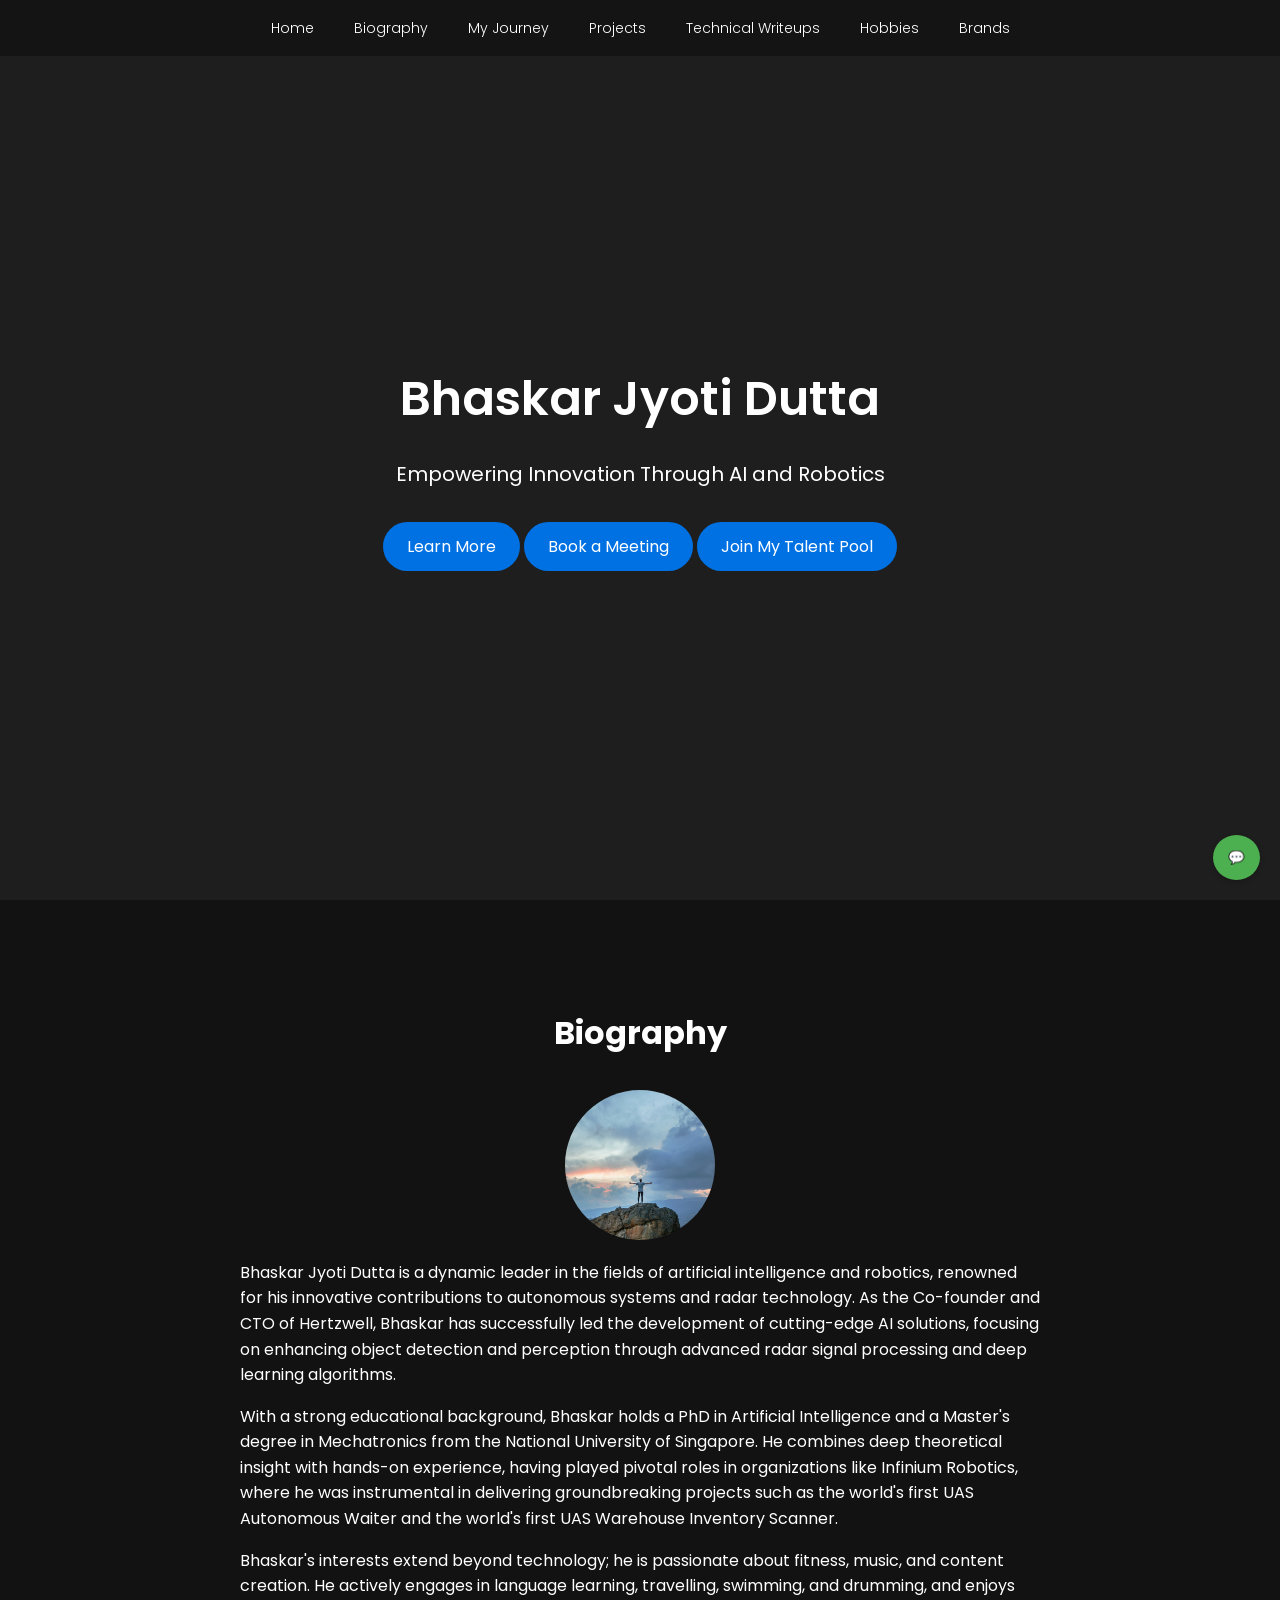
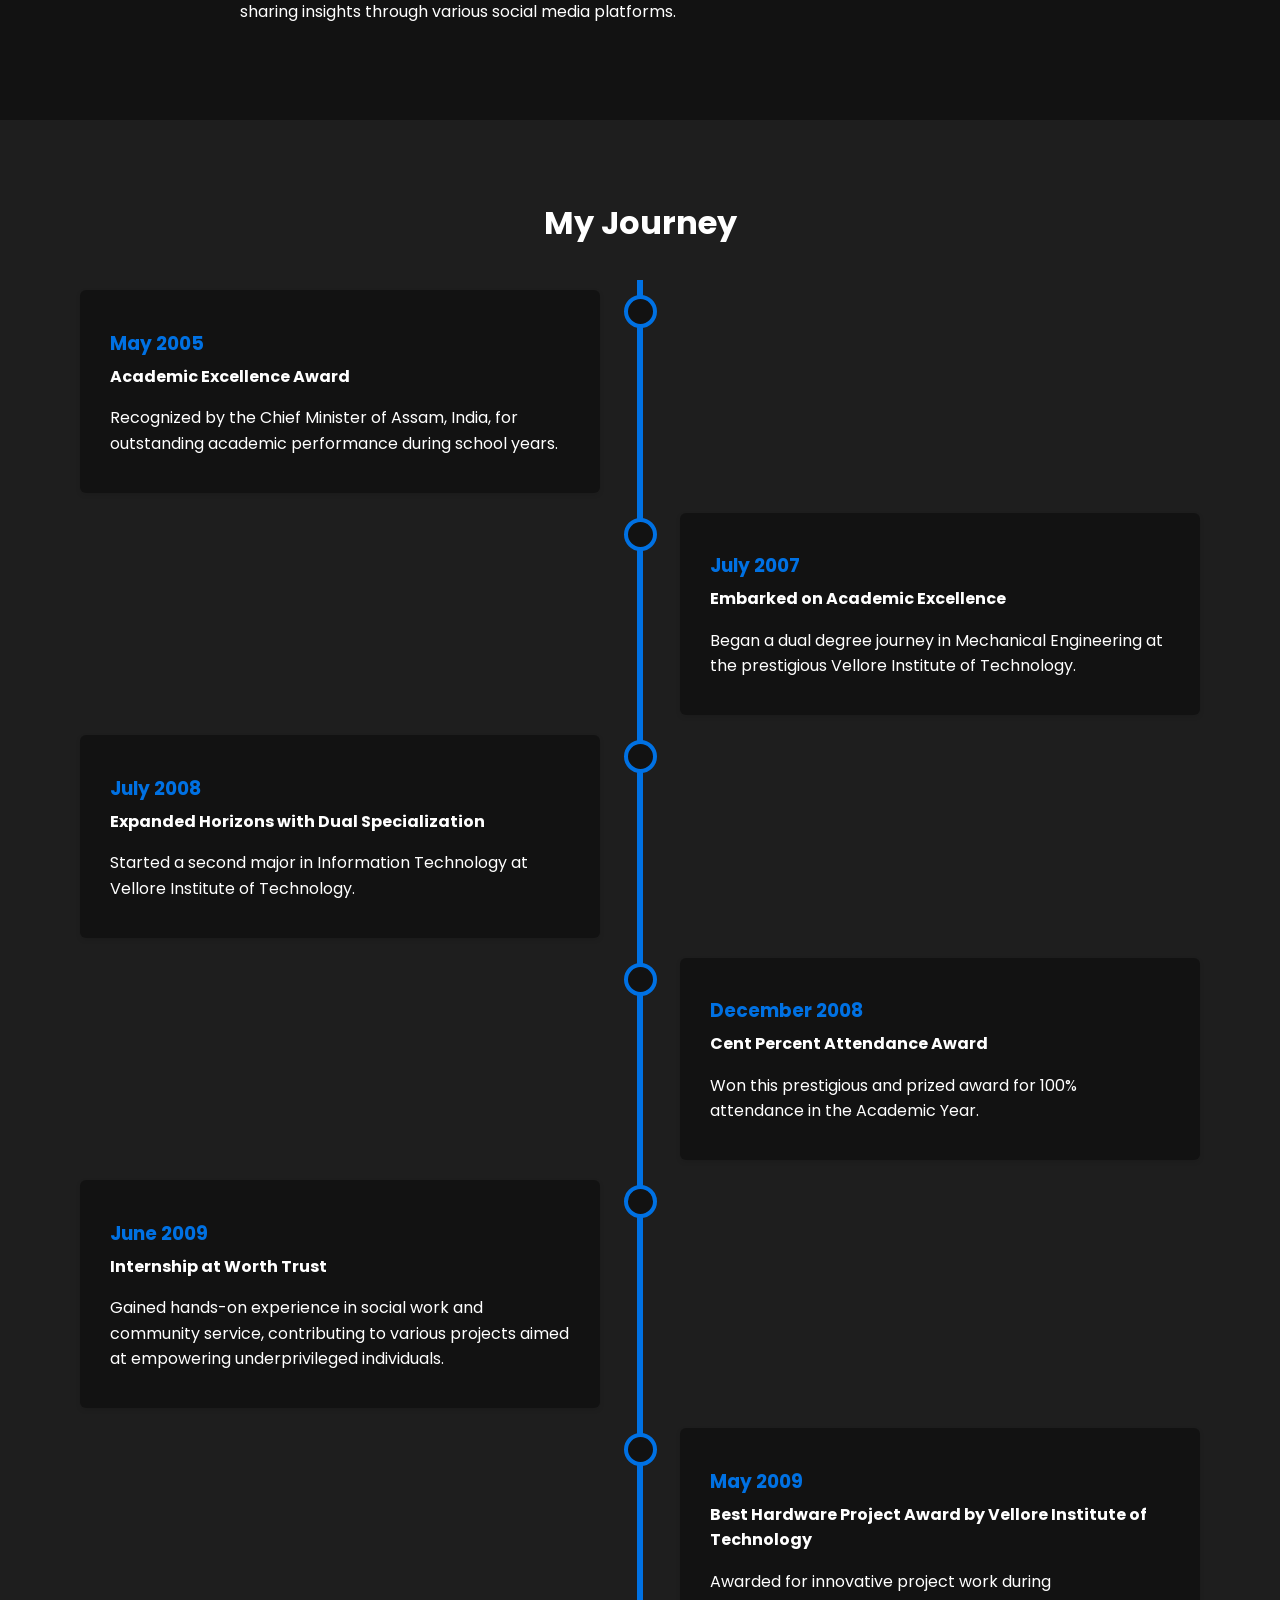
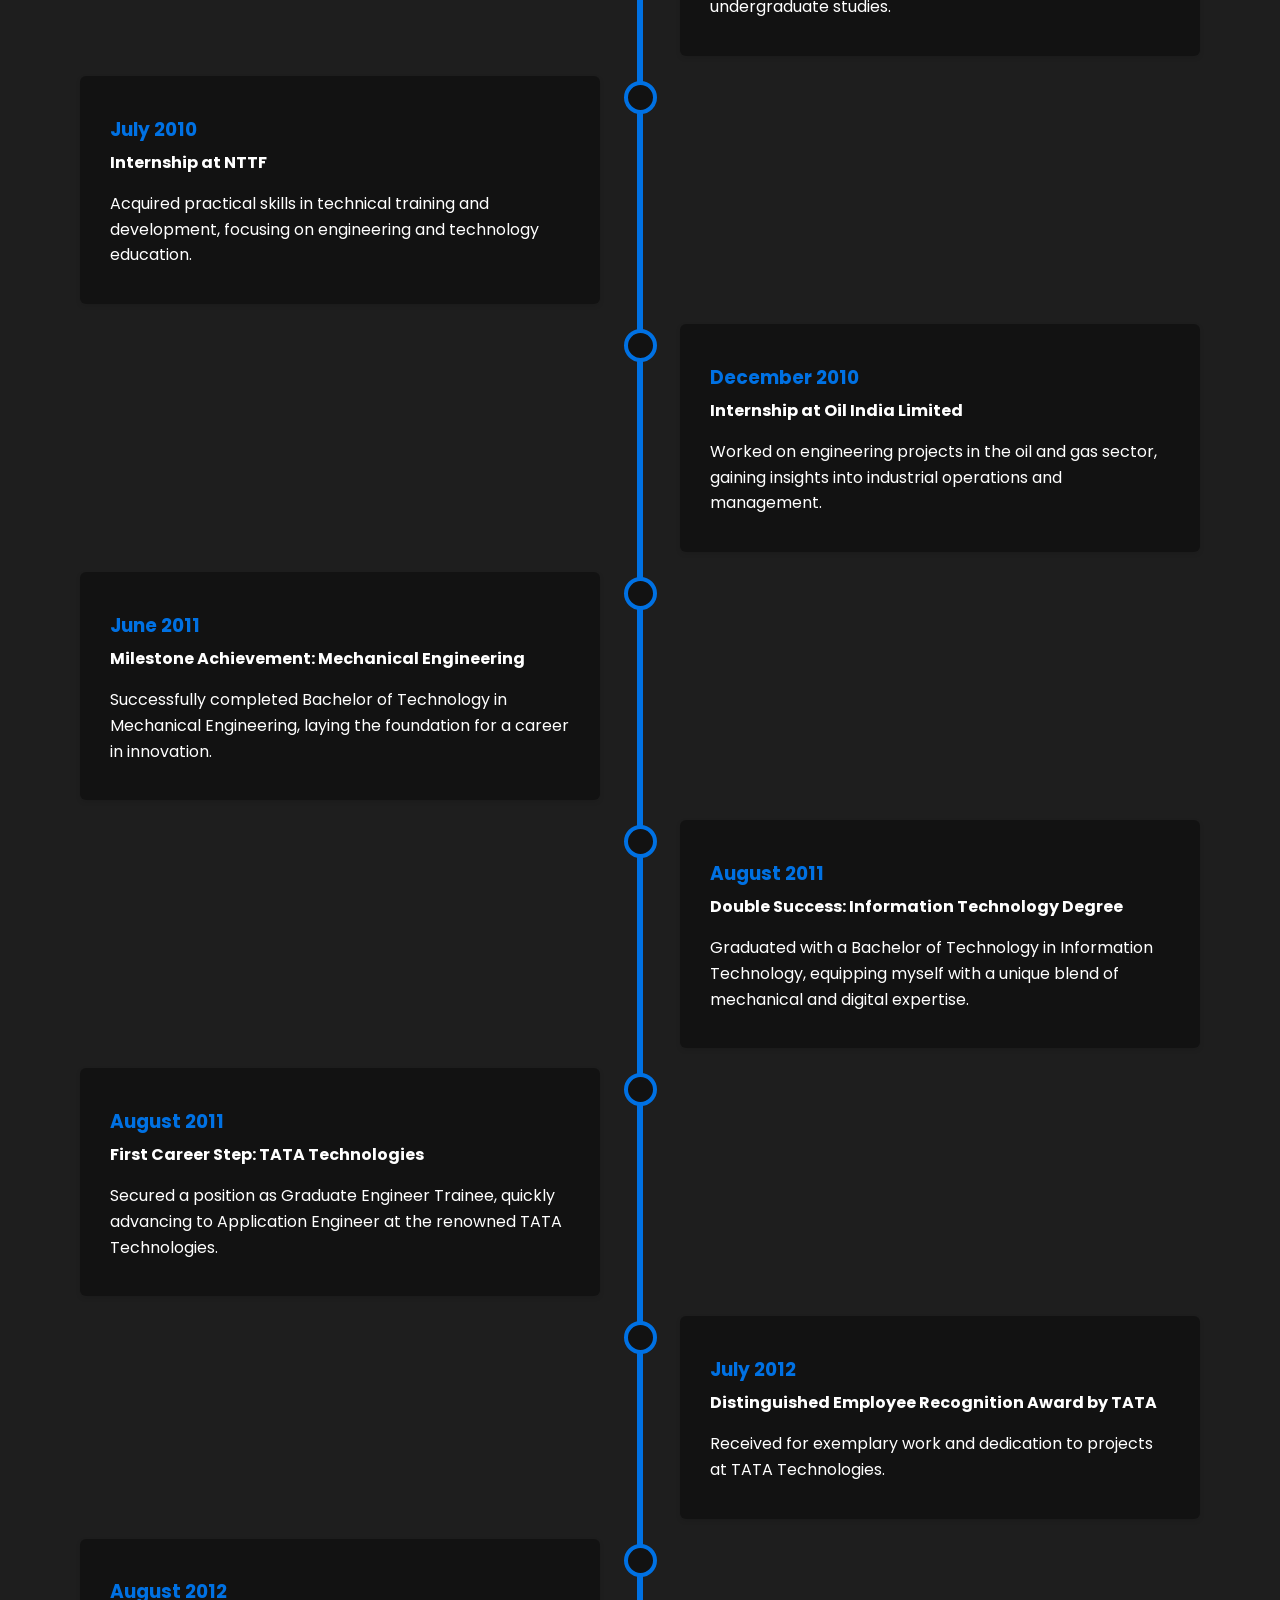
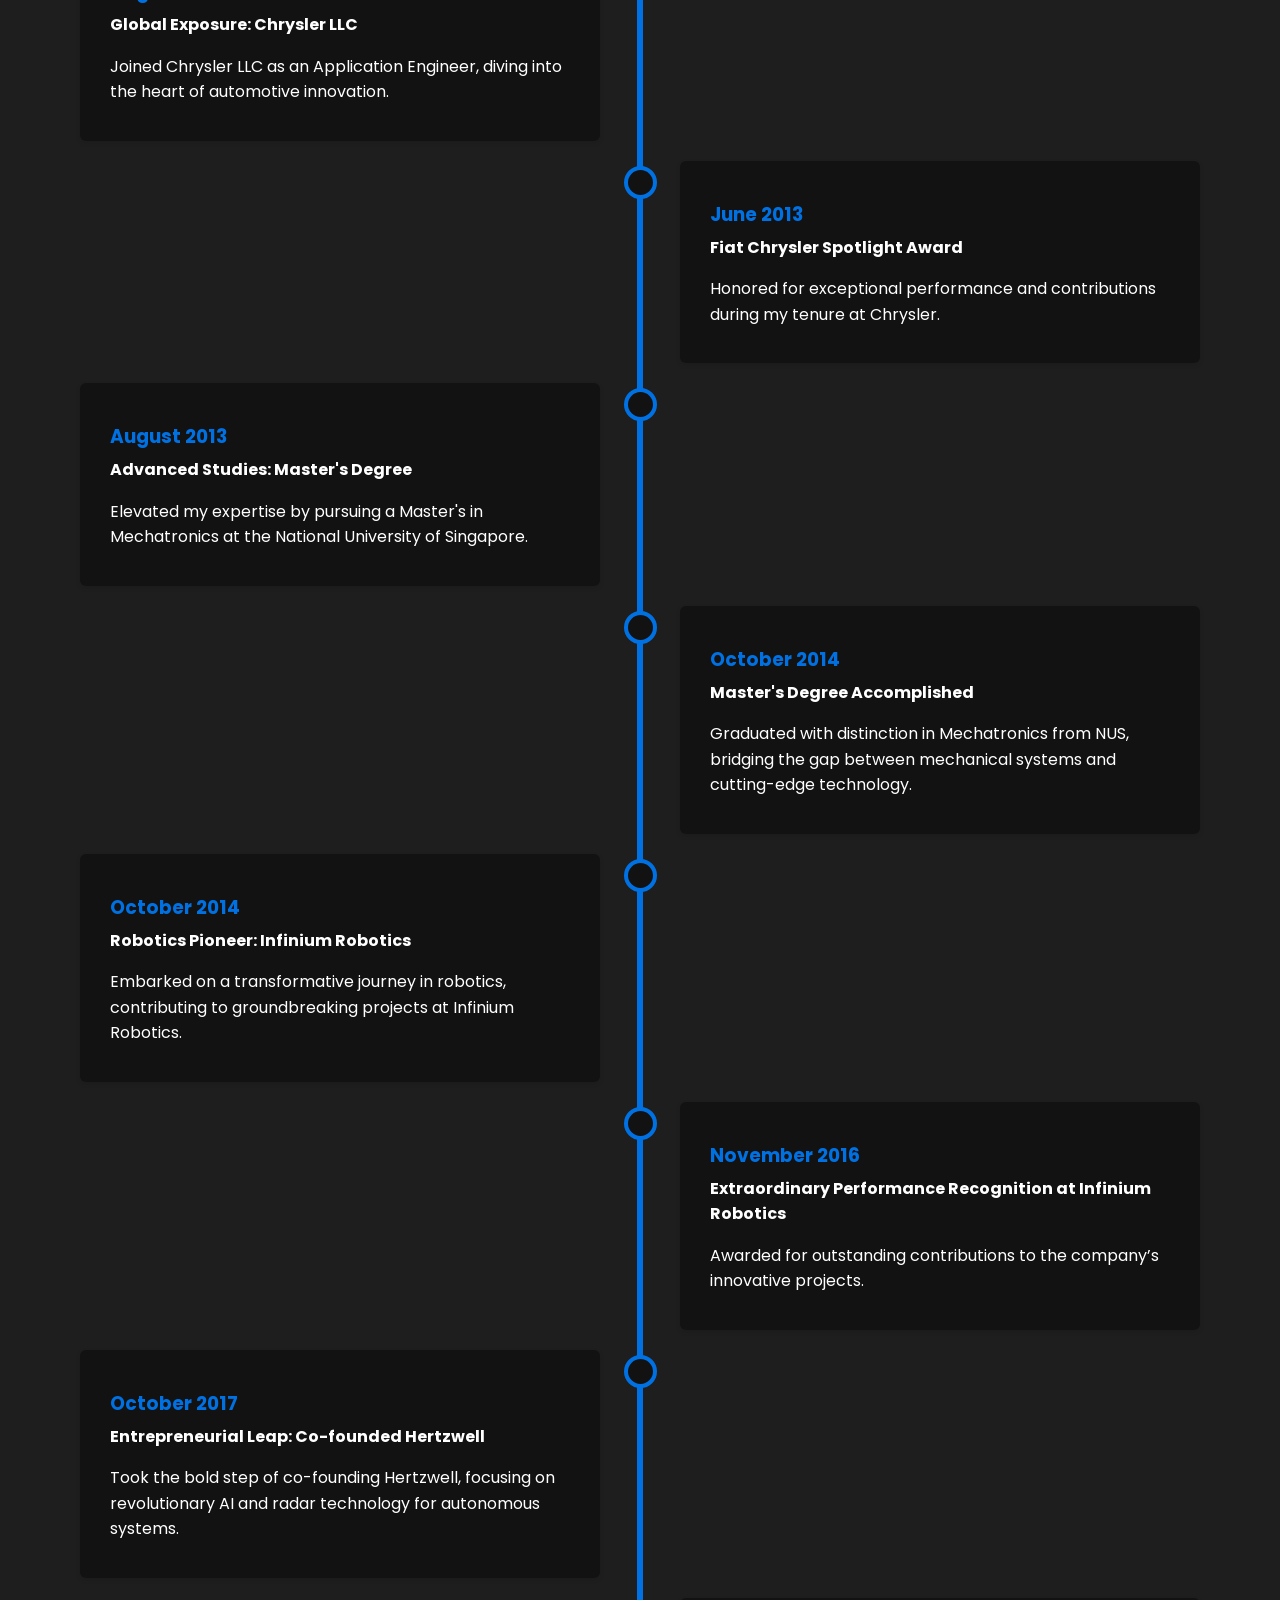
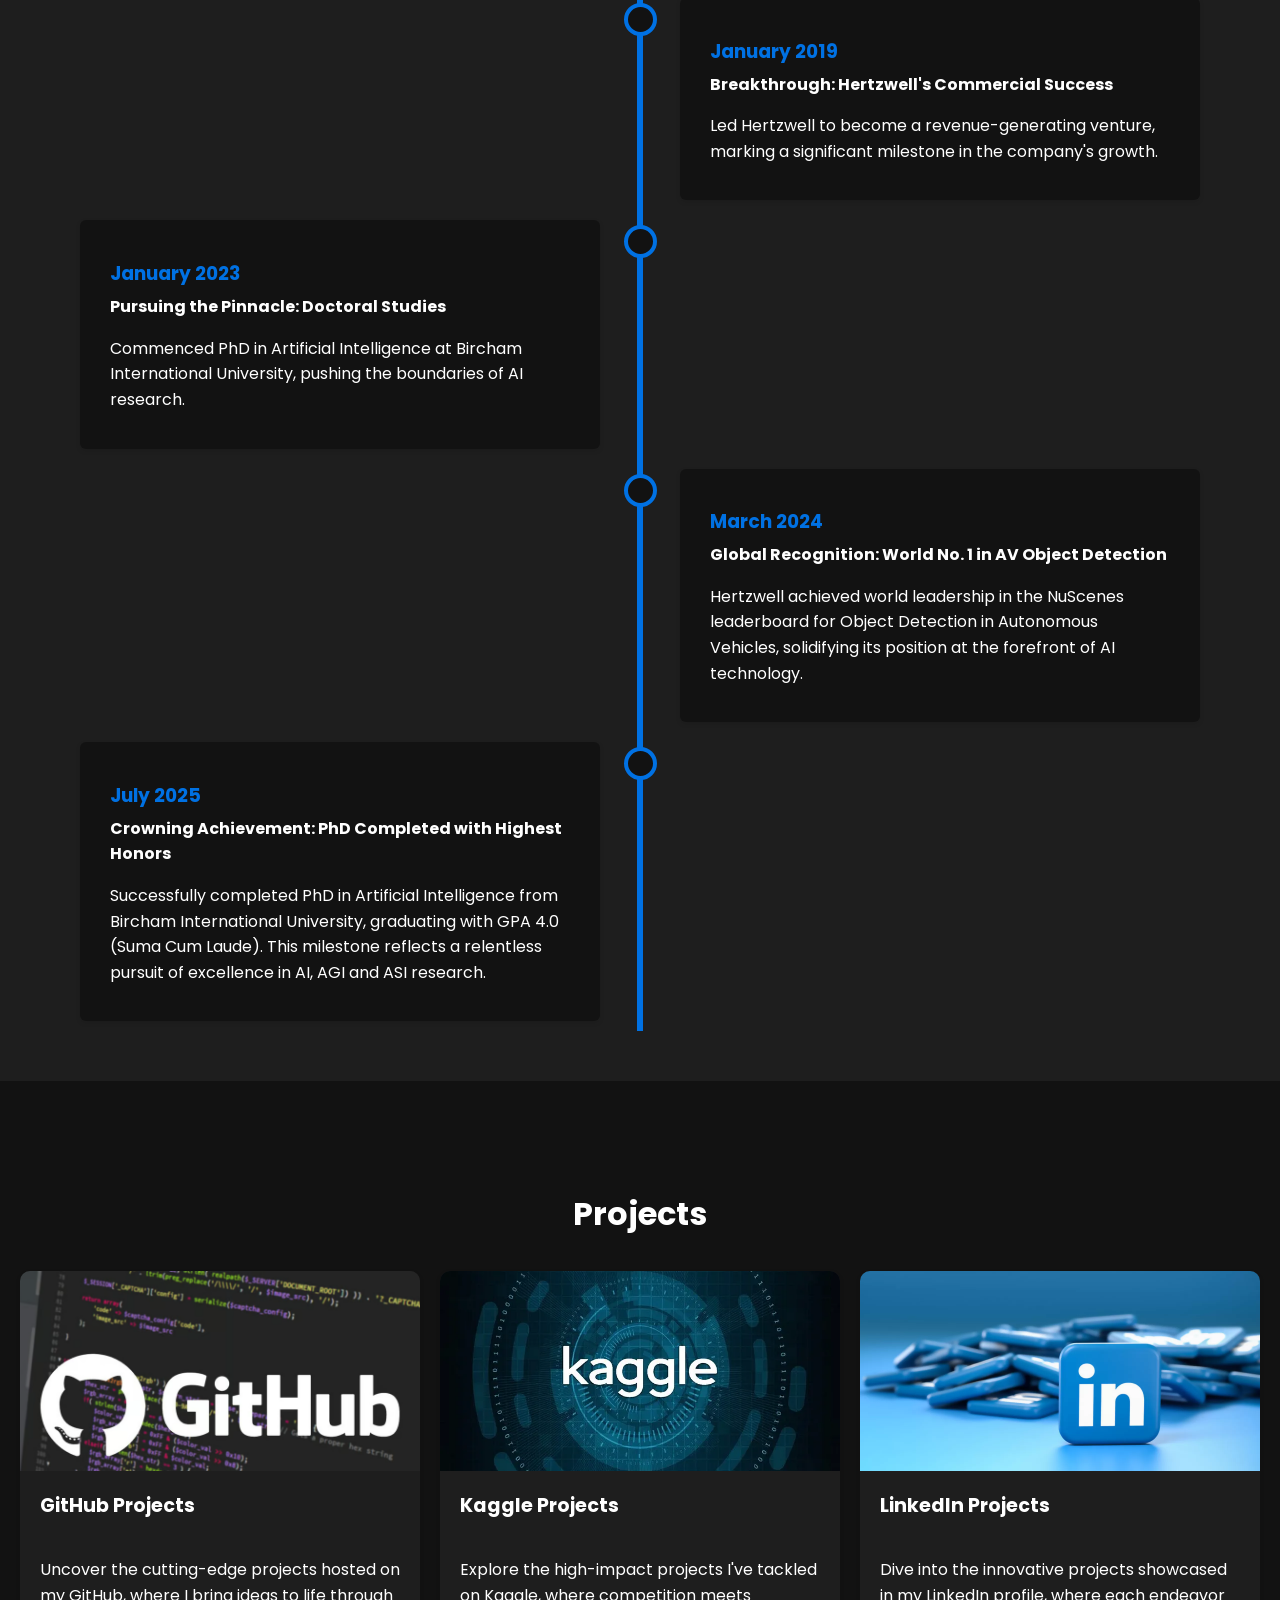
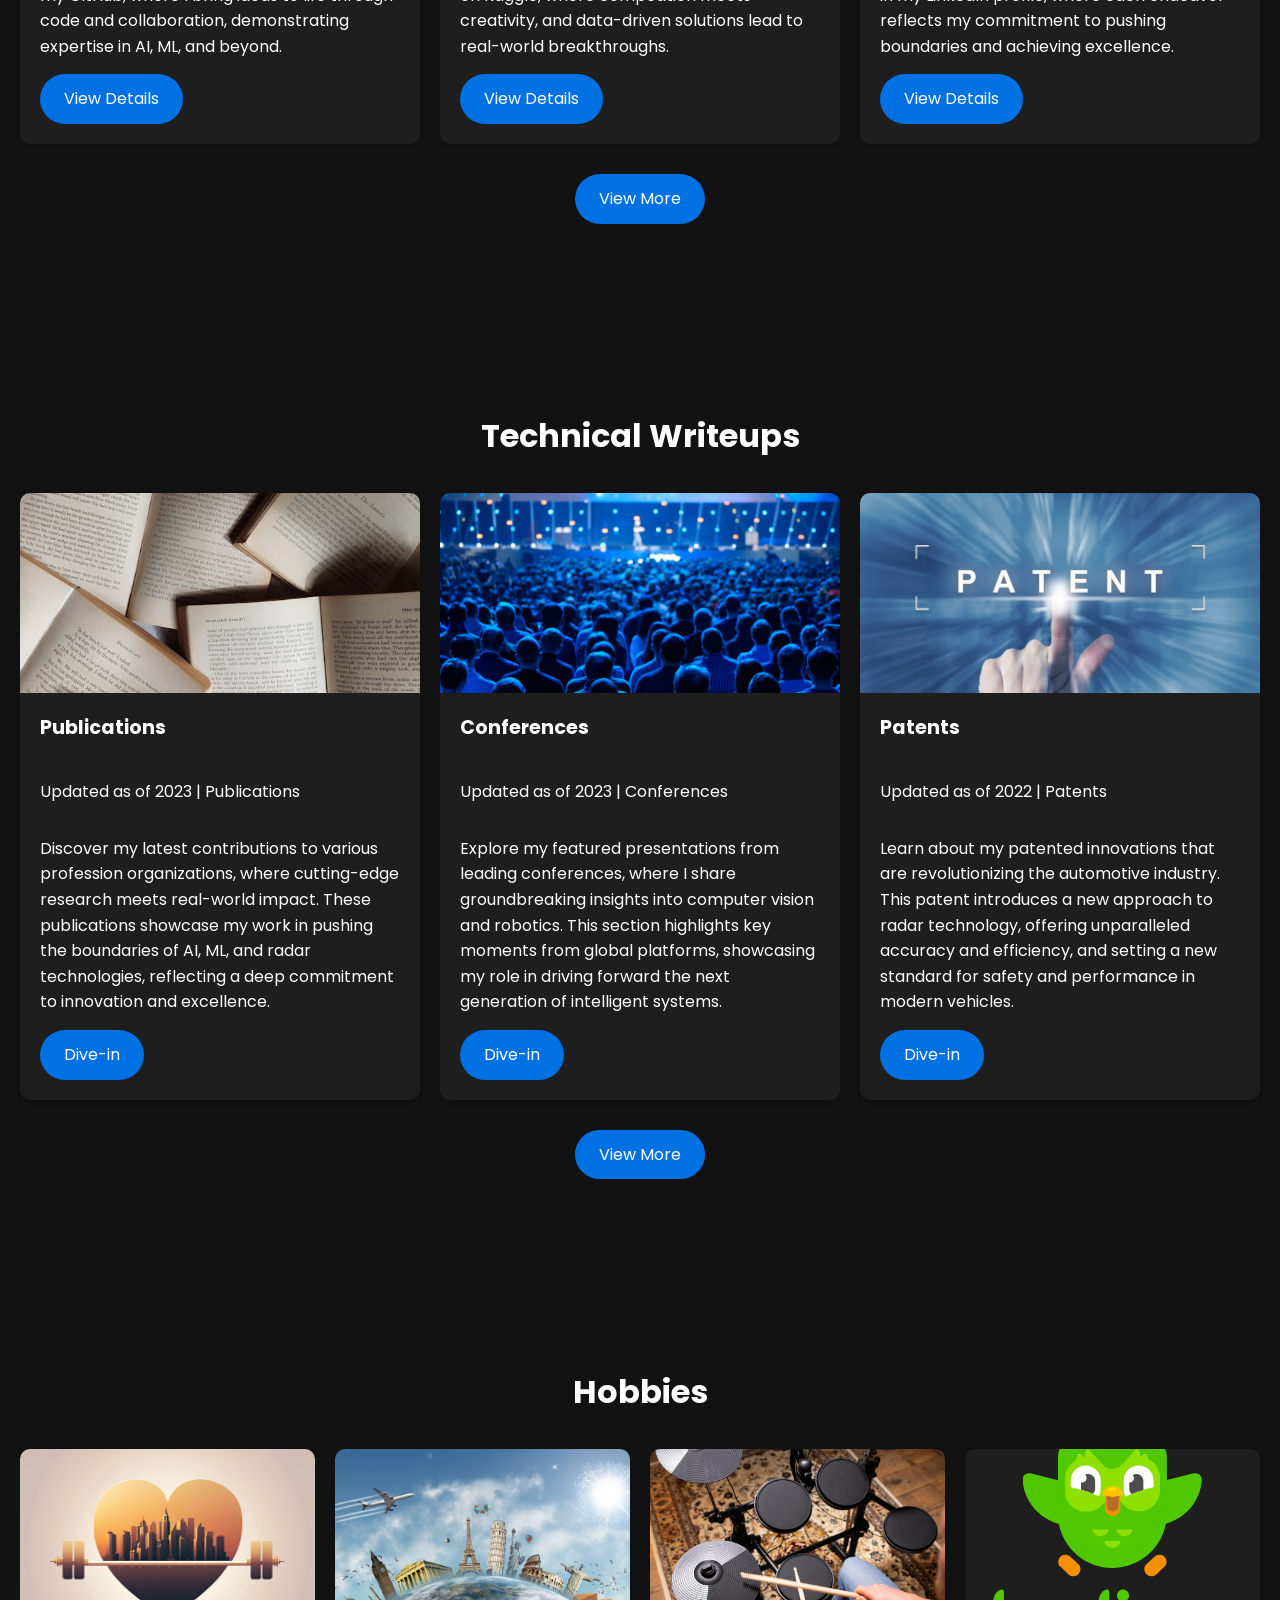
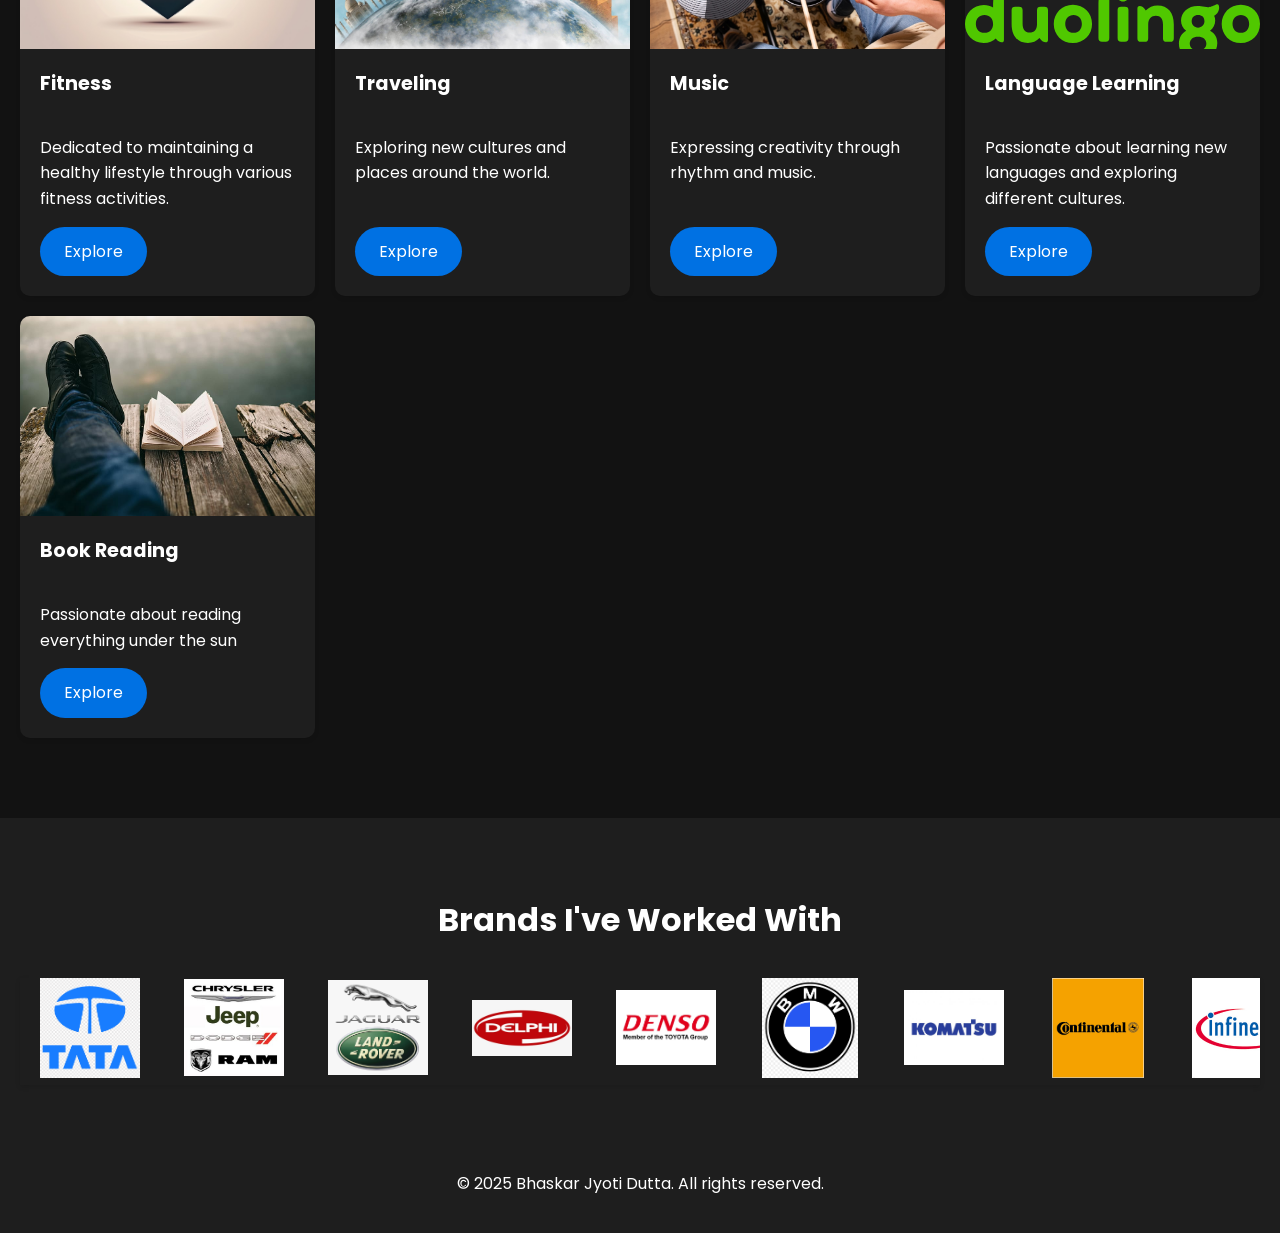
==== index.html @ f307c304 "Updated Profile" ====
<!DOCTYPE html>
<html lang="en">
<head>
    <meta charset="UTF-8">
    <meta name="viewport" content="width=device-width, initial-scale=1.0">
    <title>Bhaskar Jyoti Dutta</title>
    <link rel="stylesheet" href="styles.css">
    <link href="https://fonts.googleapis.com/css2?family=Poppins:wght@300;400;600&display=swap" rel="stylesheet">
    <!-- Google tag (gtag.js) -->
    <script async src="https://www.googletagmanager.com/gtag/js?id=G-SF2FREBMHR"></script>
    <script>
      window.dataLayer = window.dataLayer || [];
      function gtag(){dataLayer.push(arguments);}
      gtag('js', new Date());
      gtag('config', 'G-SF2FREBMHR');
    </script>
</head>
<body>
    <nav class="nav">
        <ul>
            <li><a href="#home">Home</a></li>
            <li><a href="#biography">Biography</a></li>
            <li><a href="#journey">My Journey</a></li>
            <li><a href="#projects">Projects</a></li>
            <li><a href="#blogs">Technical Writeups</a></li>
            <li><a href="#hobbies">Hobbies</a></li>
            <li><a href="#brands">Brands</a></li>            
            <!-- <li><button id="toggle-dark-mode">Bright Mode</button></li> -->
        </ul>
    </nav>

    <header class="hero" id="home">
        <div class="hero-content">
            <h1>Bhaskar Jyoti Dutta</h1>
            <p>Empowering Innovation Through AI and Robotics</p>
            <a href="#biography" class="cta-button">Learn More</a>
            <a href="https://calendly.com/bhaskarjyotidutta/30min" target="_blank" class="cta-button">Book a Meeting</a>
            <a href="https://forms.gle/skQrPGLxE3sVDqSXA" target="_blank" class="cta-button"> Join My Talent Pool</a>
        </div>
    </header>
    
    

    <main>
        <section class="biography" id="biography">
            <h2 class="section-title">Biography</h2>
            <div class="bio-content">
                <img src="images/bhaskar.jpg" alt="Bhaskar Jyoti Dutta" class="bio-image">
                <p>Bhaskar Jyoti Dutta is a dynamic leader in the fields of artificial intelligence and robotics, renowned for his innovative contributions to autonomous systems and radar technology. As the Co-founder and CTO of Hertzwell, Bhaskar has successfully led the development of cutting-edge AI solutions, focusing on enhancing object detection and perception through advanced radar signal processing and deep learning algorithms.</p>
                <p>With a strong educational background, Bhaskar holds a PhD in Artificial Intelligence and a Master's degree in Mechatronics from the National University of Singapore. He combines deep theoretical insight with hands-on experience, having played pivotal roles in organizations like Infinium Robotics, where he was instrumental in delivering groundbreaking projects such as the world's first UAS Autonomous Waiter and the world's first UAS Warehouse Inventory Scanner.</p>
                <p>Bhaskar's interests extend beyond technology; he is passionate about fitness, music, and content creation. He actively engages in language learning, travelling, swimming, and drumming, and enjoys sharing insights through various social media platforms.</p>
            </div>
        </section>
    </main>


        <section class="timeline" id="journey">
            <h2 class="section-title">My Journey</h2>
            <div class="timeline-container">
                <!-- Timeline items will be dynamically added here -->
            </div>
        </section>

        <section class="projects" id="projects">
            <h2 class="section-title">Projects</h2>
            <div id="projects-grid" class="projects-grid">
                <!-- Project items will be dynamically added here -->
            </div>
            <div class="center-button">
                <a href="all-projects.html" class="view-all-projects cta-button">View More</a>
            </div>
        </section>

        <section class="blogs" id="blogs">
            <h2 class="section-title">Technical Writeups</h2>
            <div id="blog-grid" class="blog-grid">
                <!-- Blog items will be dynamically added here -->
            </div>
            <div class="center-button">
                <a href="all-blogs.html" class="view-all-posts cta-button">View More</a>
            </div>
        </section>



        <section class="hobbies" id="hobbies">
            <h2 class="section-title">Hobbies</h2>
            <div id="hobbies-grid" class="hobbies-grid">
                <!-- Hobby items will be dynamically added here -->
            </div>
        </section>

            <!-- Brands Section -->
            <section class="brands-section" id="brands">
                <h2 class="section-title">Brands I've Worked With</h2>
                <div class="brands-marquee">
                    <div class="brands-container">
                        <img src="images/brand1a.png" alt="Brand 1" class="brand-logo">
                        <img src="images/brand2.jpg" alt="Brand 2" class="brand-logo">
                        <img src="images/brand3a.png" alt="Brand 3" class="brand-logo">
                        <img src="images/brand4.png" alt="Brand 4" class="brand-logo">
                        <img src="images/brand5.webp" alt="Brand 5" class="brand-logo">
                        <img src="images/brand6.png" alt="Brand 6" class="brand-logo">
                        <img src="images/brand7.jpg" alt="Brand 7" class="brand-logo">
                        <img src="images/brand8.png" alt="Brand 8" class="brand-logo">
                        <img src="images/brand9.png" alt="Brand 9" class="brand-logo">
                        <img src="images/brand10.jpeg" alt="Brand 10" class="brand-logo">
                        <img src="images/brand11.png" alt="Brand 11" class="brand-logo">
                        <img src="images/brand12.png" alt="Brand 12" class="brand-logo">
                        <img src="images/brand13.png" alt="Brand 13" class="brand-logo">
                        <img src="images/brand14.jpg" alt="Brand 14" class="brand-logo">
                        <img src="images/brand15.jpg" alt="Brand 15" class="brand-logo">
                        <img src="images/brand16.jpg" alt="Brand 16" class="brand-logo">
                        <img src="images/brand17.jpg" alt="Brand 17" class="brand-logo">
                        <img src="images/brand18.png" alt="Brand 18" class="brand-logo">
                        <img src="images/brand19.png" alt="Brand 19" class="brand-logo">
                        <img src="images/brand20.webp" alt="Brand 20" class="brand-logo">
                        <img src="images/brand21.png" alt="Brand 21" class="brand-logo">
                        <!-- Add more brands as needed -->
                    </div>
                </div>
            </section>

    </main>

    <footer>
        <p>&copy; 2025 Bhaskar Jyoti Dutta. All rights reserved.</p>
    </footer>

    <!-- Chat Feature -->
    <button id="chat-button" onclick="toggleChat()">💬</button>
    <div id="chat-popup">
        <div id="chat-header" onclick="toggleChat()">Chat with Bhaskar</div>
        <div id="chat-messages"></div>
        <div id="chat-input">
            <input type="text" id="user-input" placeholder="Please ask me a question and provide your contact details">
            <button onclick="sendMessage()">Send</button>
        </div>
    </div>

    <script src="scripts.js"></script>
    <script>
        function toggleChat() {
            var chatPopup = document.getElementById('chat-popup');
            chatPopup.style.display = chatPopup.style.display === 'none' ? 'flex' : 'none';
        }

        function sendMessage() {
            var input = document.getElementById('user-input');
            var message = input.value.trim();
            if (message) {
                addMessage('You', message);
                input.value = '';
                
                // Send the message to the backend
                fetch('https://your-backend-service-url/chat', {
                    method: 'POST',
                    headers: {
                        'Content-Type': 'application/json',
                    },
                    body: JSON.stringify({ message: message }),
                })
                .then(response => response.json())
                .then(data => {
                    addMessage('AI', 'Thank you! Your message has been received.');
                })
                .catch((error) => {
                    console.error('Error:', error);
                    addMessage('AI', 'Sorry, I encountered an error. Please try again.');
                });
            }
        }

        function addMessage(sender, text) {
            var messagesDiv = document.getElementById('chat-messages');
            messagesDiv.innerHTML += '<p><strong>' + sender + ':</strong> ' + text + '</p>';
            messagesDiv.scrollTop = messagesDiv.scrollHeight;
        }

        
    </script>
</body>
</html>
---- styles.css ----
:root {
    --primary-color: #0071e3;
    --text-color: #ffffff;
    --background-color: #121212;
    --secondary-background: #1e1e1e;
    --hobby-background: #37474f;
}

body {
    font-family: 'Poppins', sans-serif;
    margin: 0;
    padding: 0;
    color: var(--text-color);
    background-color: var(--background-color);
    transition: background-color 0.3s, color 0.3s;
    line-height: 1.6;
    font-size: 16px; /* Base font size */
}

body.dark-mode {
    --text-color: #ffffff;
    --background-color: #121212;
    --secondary-background: #1e1e1e;
    --hobby-background: #37474f;
}

header {
    background-color: #4CAF50;
    color: white;
    padding: 15px;
    text-align: center;
}

.nav {
    background-color: rgba(0, 0, 0, 0.8);
    padding: 10px 0; /* Reduced padding for mobile */
    position: fixed;
    width: 100%;
    top: 0;
    z-index: 1000;
}

.nav ul {
    list-style-type: none;
    display: flex;
    justify-content: center;
    align-items: center; /* Align items vertically */
    padding: 0;
    margin: 0;
    flex-wrap: wrap; /* Allow wrapping on smaller screens */
}

.nav li {
    margin: 5px 10px; /* Reduced margin for mobile */
}

.nav a,
.nav button {
    color: #fff;
    text-decoration: none;
    font-size: 14px;
    font-weight: 300;
    transition: color 0.3s;
    padding: 10px; /* Increase touch target size */
    background: none; /* Remove background */
    border: none; /* Remove border */
    cursor: pointer; /* Pointer cursor */
    font-family: 'Poppins', sans-serif; /* Match font */
}

.nav a:hover,
.nav button:hover {
    color: var(--primary-color);
}

.hero {
    height: 100vh;
    display: flex;
    align-items: center;
    justify-content: center;
    text-align: center;
    background-color: var(--secondary-background);
    padding: 0 20px; /* Added padding for mobile */
}

.hero-content {
    max-width: 800px;
}

.hero h1 {
    font-size: 3rem; /* Adjusted for better scaling */
    font-weight: 600;
    margin-bottom: 1rem;
}

.hero p {
    font-size: 1.25rem; /* Adjusted for better scaling */
    margin-bottom: 2rem;
}

.cta-button {
    background-color: var(--primary-color);
    color: white;
    padding: 12px 24px;
    border-radius: 30px;
    text-decoration: none;
    font-weight: 400;
    transition: background-color 0.3s;
    display: inline-block;
}

.cta-button:hover {
    background-color: #005bb8;
}

.section-title {
    font-size: 2rem; /* Adjusted for better scaling */
    margin-bottom: 2rem;
    text-align: center;
}

.biography,
.projects,
.blogs,
.timeline,
.hobbies,
.call-for-speakers,
.call-for-papers {
    padding: 80px 20px; /* Reduced padding for mobile */
}

.bio-content {
    max-width: 800px;
    margin: 0 auto;
    text-align: left;
}

.bio-image {
    float: none; /* Reset float for mobile */
    margin: 0 auto 20px;
    display: block;
    border-radius: 50%;
    width: 150px; /* Adjusted for mobile */
    height: 150px; /* Adjusted for mobile */
    object-fit: cover;
}

.projects-grid,
.blog-grid,
.hobbies-grid {
    display: grid;
    grid-template-columns: repeat(auto-fit, minmax(250px, 1fr));
    gap: 20px;
}

.projects-item,
.blog-post,
.hobby-item {
    background: var(--secondary-background);
    border-radius: 10px;
    overflow: hidden;
    box-shadow: 0 2px 5px rgba(0, 0, 0, 0.1);
    transition: transform 0.3s;
    display: flex;
    flex-direction: column;
}

.projects-item:hover,
.blog-post:hover,
.hobby-item:hover {
    transform: translateY(-5px);
}

.projects-item-image,
.blog-post-image {
    width: 100%;
    height: 200px;
    object-fit: cover;
}

.projects-item-content,
.blog-post-content,
.hobby-item-content {
    padding: 20px;
    flex-grow: 1;
    display: flex;
    flex-direction: column;
}

.projects-item h3,
.blog-post h3,
.hobby-item h3 {
    margin-top: 0;
    font-size: 1.2rem;
}

.projects-item p,
.blog-post p,
.hobby-item p {
    flex-grow: 1;
    margin-bottom: 15px;
}

.projects-item .cta-button,
.blog-post .cta-button,
.hobby-item .cta-button {
    align-self: flex-start;
}

.hobby-item {
    background: var(--hobby-background);
    height: auto;
    padding: 20px;
    display: flex;
    flex-direction: column;
    justify-content: flex-start;
    color: var(--text-color);
    background-size: cover;
    background-position: center;
    position: relative;
}

.hobby-item::before {
    content: '';
    position: absolute;
    top: 0;
    left: 0;
    right: 0;
    bottom: 0;
    background: rgba(0, 0, 0, 0);
    border-radius: 10px;
    z-index: 1;
}

.hobby-item h3,
.hobby-item p,
.hobby-item .cta-button {
    position: relative;
    z-index: 2;
}

.center-button {
    text-align: center;
    margin-top: 30px;
}

/* Timeline styles */
.timeline {
    background-color: var(--secondary-background);
    padding: 50px 0;
}

.timeline-container {
    position: relative;
    max-width: 1200px;
    margin: 0 auto;
}

.timeline-container::after {
    content: '';
    position: absolute;
    width: 6px;
    background-color: var(--primary-color);
    top: 0;
    bottom: 0;
    left: 50%;
    margin-left: -3px;
}

.timeline-item {
    padding: 10px 40px;
    position: relative;
    background-color: inherit;
    width: 50%;
    box-sizing: border-box;
}

.timeline-item::after {
    content: '';
    position: absolute;
    width: 25px;
    height: 25px;
    right: -17px;
    background-color: var(--background-color);
    border: 4px solid var(--primary-color);
    top: 15px;
    border-radius: 50%;
    z-index: 1;
}

.timeline-item:nth-child(even) {
    left: 50%;
}

.timeline-item:nth-child(odd) {
    left: 0;
}

.timeline-item:nth-child(even)::after {
    left: -16px;
}

.timeline-content {
    padding: 20px 30px;
    background-color: var(--background-color);
    position: relative;
    border-radius: 6px;
    box-shadow: 0 2px 5px rgba(0, 0, 0, 0.1);
}

.timeline-content h3 {
    color: var(--primary-color);
    margin-bottom: 5px;
}

.timeline-content h4 {
    margin-top: 0;
    margin-bottom: 10px;
}

footer {
    text-align: center;
    padding: 20px 0;
    background-color: var(--secondary-background);
}

/* Media Queries for Responsive Design */
@media (max-width: 768px) {
    body {
        font-size: 14px; /* Slightly smaller base font size for mobile */
    }

    .nav {
        padding: 10px 0; /* Adjusted padding */
    }

    .nav ul {
        flex-direction: column;
        align-items: center;
    }

    .nav li {
        margin: 5px 0;
    }

    .hero h1 {
        font-size: 2.5rem; /* Adjusted for better scaling */
    }

    .hero p {
        font-size: 1rem; /* Adjusted for better scaling */
    }

    .section-title {
        font-size: 1.8rem; /* Adjusted for better scaling */
    }

    .bio-image {
        margin: 0 auto 20px; /* Centered image */
        width: 150px; /* Adjusted for mobile */
        height: 150px; /* Adjusted for mobile */
    }

    .projects-grid,
    .blog-grid,
    .hobbies-grid {
        grid-template-columns: 1fr; /* Single column for mobile */
    }

    .timeline-container::after {
        left: 31px; /* Adjusted for mobile */
    }

    .timeline-item {
        width: 100%; /* Full width for mobile */
        padding-left: 20px; /* Adjusted padding */
        padding-right: 20px; /* Adjusted padding */
        left: 0; /* Reset left positioning */
    }

    .timeline-item::after {
        left: 15px; /* Adjusted dot position */
    }

    .timeline-item:nth-child(even)::after {
        left: 15px; /* Adjusted dot position for even items */
    }

    .timeline-content {
        padding: 15px 20px; /* Adjusted padding */
    }

    .cta-button {
        display: block;
        text-align: center;
        margin-top: 10px;
    }
}

@media (max-width: 480px) {
    .hero h1 {
        font-size: 1.8rem; /* Adjusted for smaller screens */
    }

    .hero p {
        font-size: 0.9rem; /* Adjusted for smaller screens */
    }

    .section-title {
        font-size: 1.5rem; /* Adjusted for smaller screens */
    }

    .biography,
    .projects,
    .blogs,
    .timeline,
    .hobbies,
    .call-for-speakers,
    .call-for-papers {
        padding: 50px 10px; /* Reduced padding for very small screens */
    }

    .timeline-container::after {
        left: 21px; /* Adjusted for mobile */
    }

    .timeline-item {
        padding-left: 10px; /* Further reduced padding */
        padding-right: 10px; /* Further reduced padding */
    }

    .timeline-item::after {
        left: 5px; /* Adjusted dot position */
    }

    .timeline-item:nth-child(even)::after {
        left: 5px; /* Adjusted dot position for even items */
    }
}

/* Chat Popup Styles */
#chat-popup {
    position: fixed;
    bottom: 80px; /* Adjusted position to avoid overlapping with the button */
    right: 20px;
    width: 300px;
    height: 400px;
    background-color: #f1f1f1;
    border: 1px solid #ccc;
    border-radius: 5px;
    display: none; /* Initially hidden */
    flex-direction: column;
    box-shadow: 0 2px 5px rgba(0, 0, 0, 0.2);
    z-index: 1000;
}

#chat-header {
    background-color: #4CAF50;
    color: white;
    padding: 10px;
    cursor: pointer;
    text-align: center;
}

#chat-messages {
    flex-grow: 1;
    overflow-y: auto;
    padding: 10px;
}

#chat-input {
    display: flex;
    padding: 10px;
}

#chat-input input {
    flex-grow: 1;
    margin-right: 10px;
    padding: 10px;
    border: 1px solid #ccc;
    border-radius: 5px;
}

#chat-button {
    position: fixed;
    bottom: 20px;
    right: 20px;
    background-color: #4CAF50;
    color: white;
    padding: 15px;
    border: none;
    border-radius: 50%;
    cursor: pointer;
    box-shadow: 0 2px 5px rgba(0, 0, 0, 0.2);
}

/* Brands Section Styles */
.brands-section {
    background-color: var(--secondary-background);
    padding: 50px 20px;
    text-align: center;
}

.brands-marquee {
    overflow: hidden;
    white-space: nowrap;
    box-shadow: 0 2px 5px rgba(0, 0, 0, 0.1);
}

.brands-container {
    display: inline-block;
    animation: scroll 20s linear infinite; /* Adjust the duration for speed */
}

.brand-logo {
    height: 100px; /* Set a fixed height for all logos */
    width: 100px; /* Set a fixed width for all logos */
    object-fit: contain; /* Maintain aspect ratio */
    margin: 0 20px; /* Space between logos */
}

@keyframes scroll {
    0% {
        transform: translateX(100%);
    }
    100% {
        transform: translateX(-100%);
    }
}
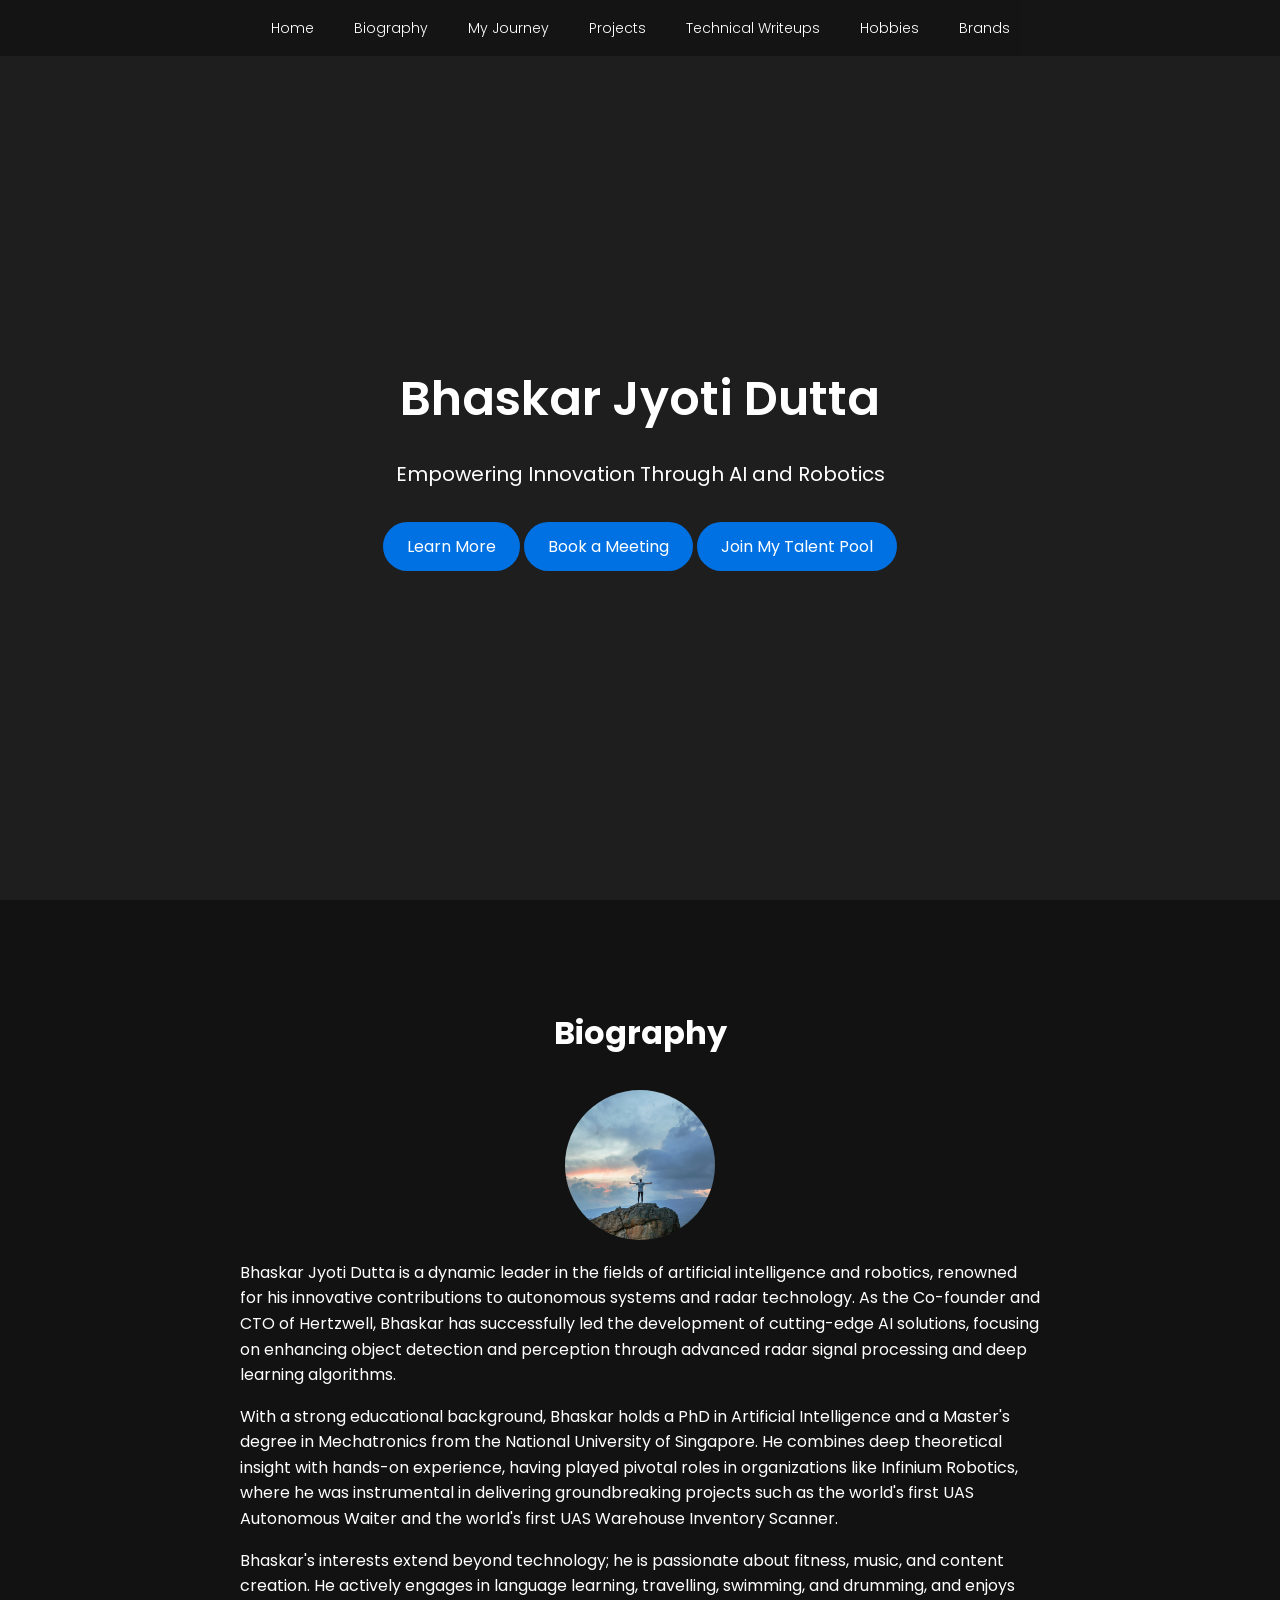
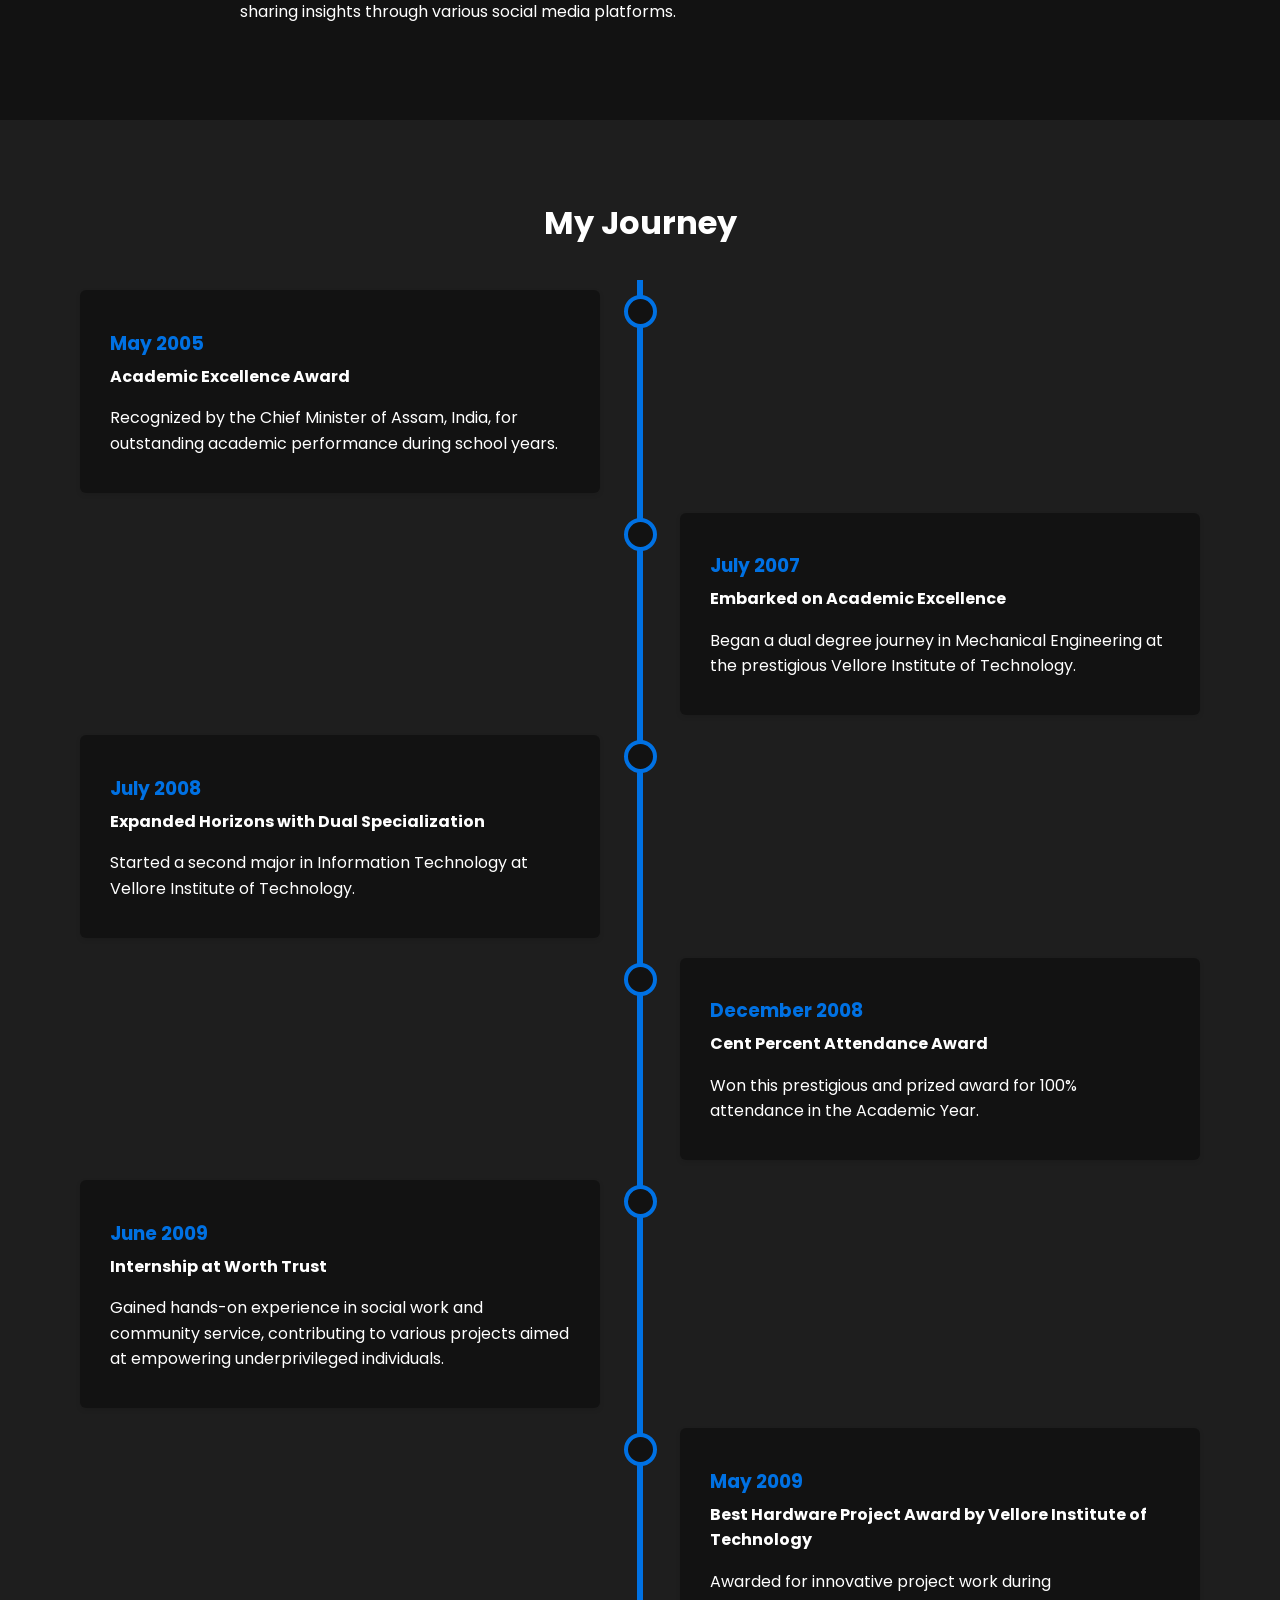
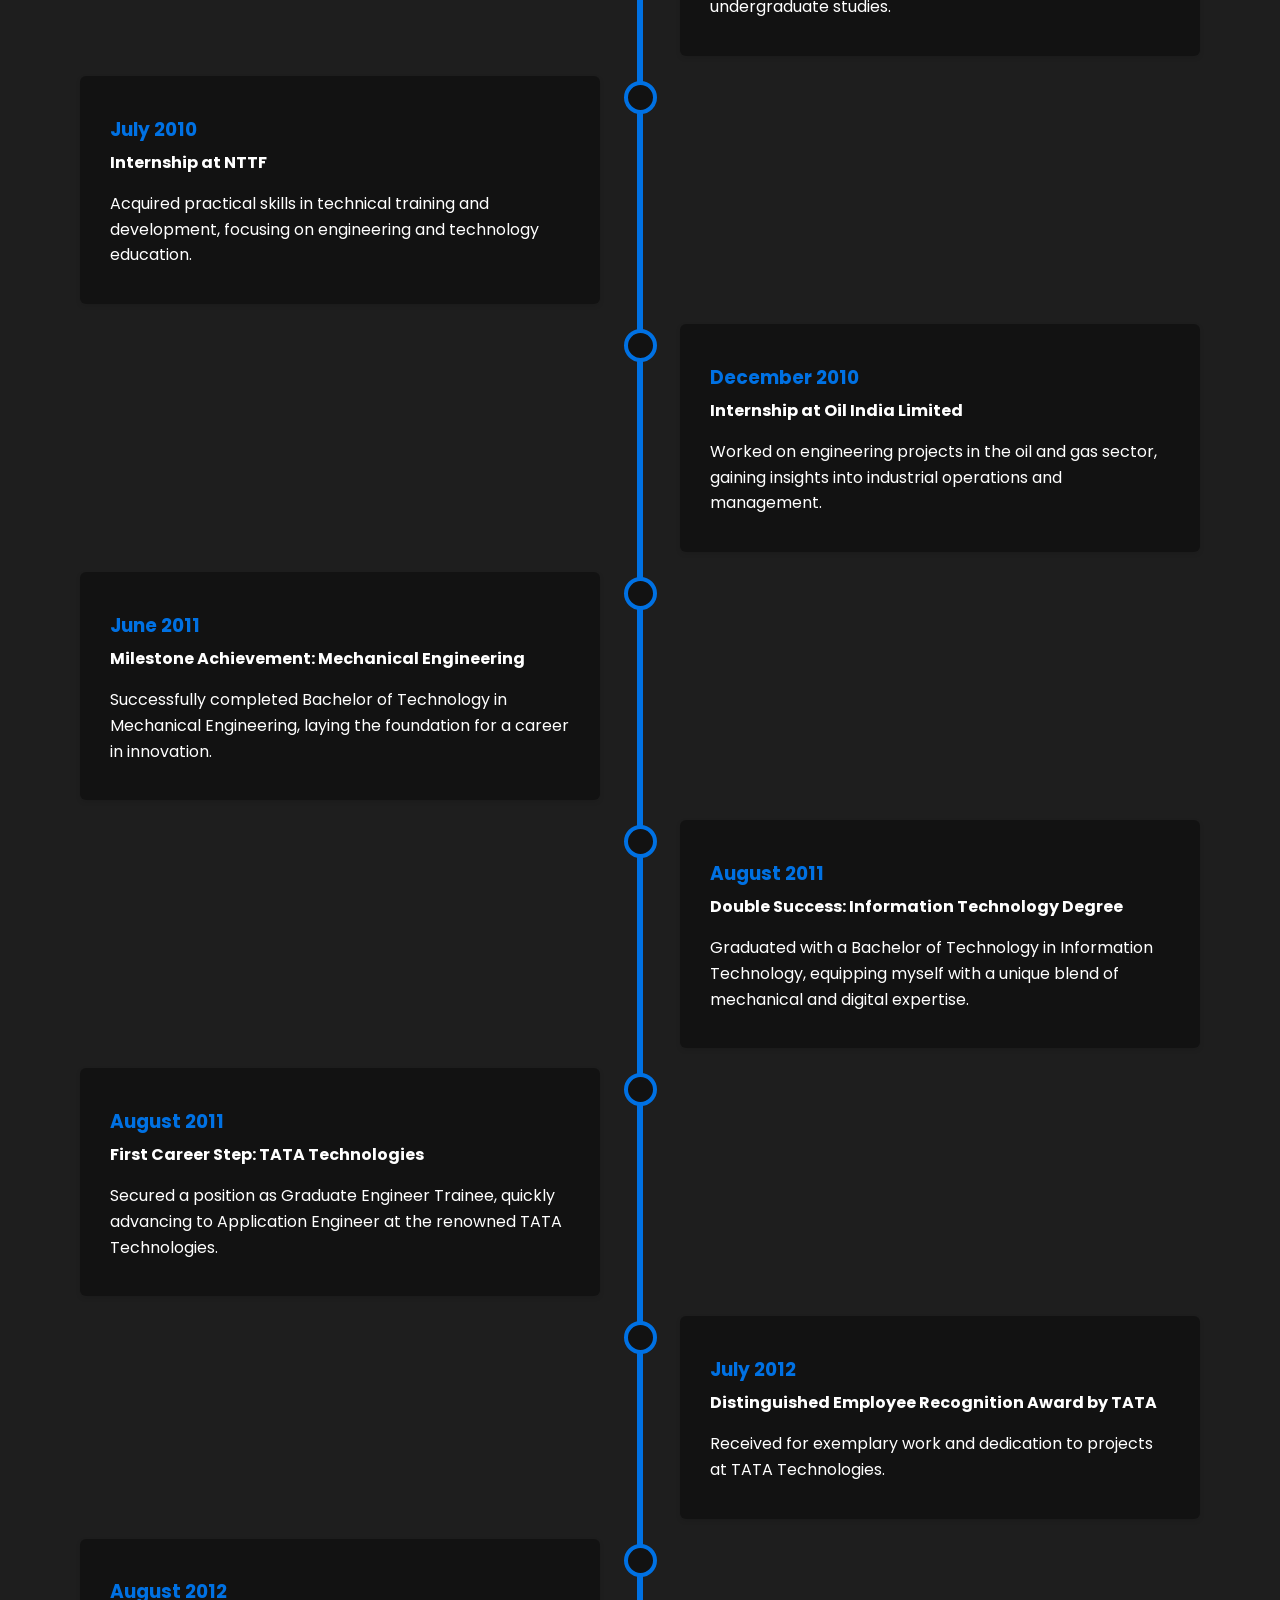
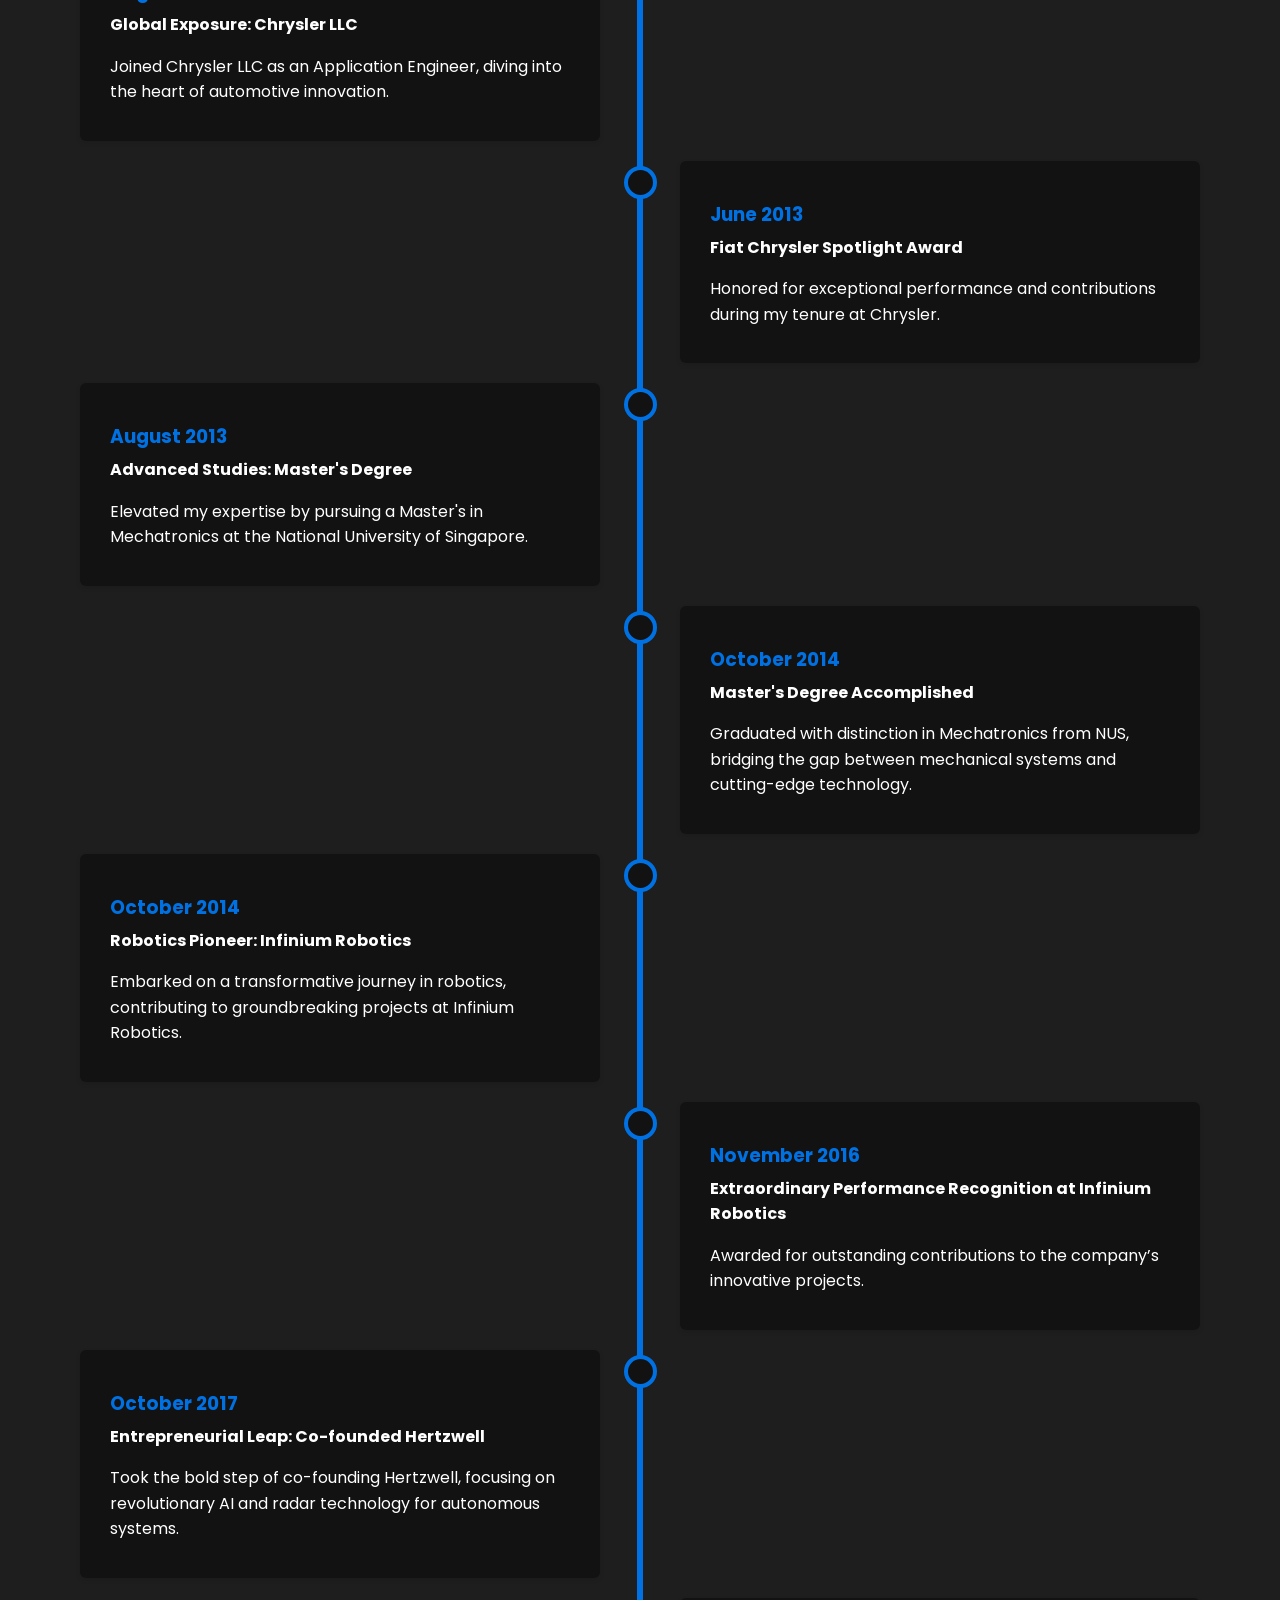
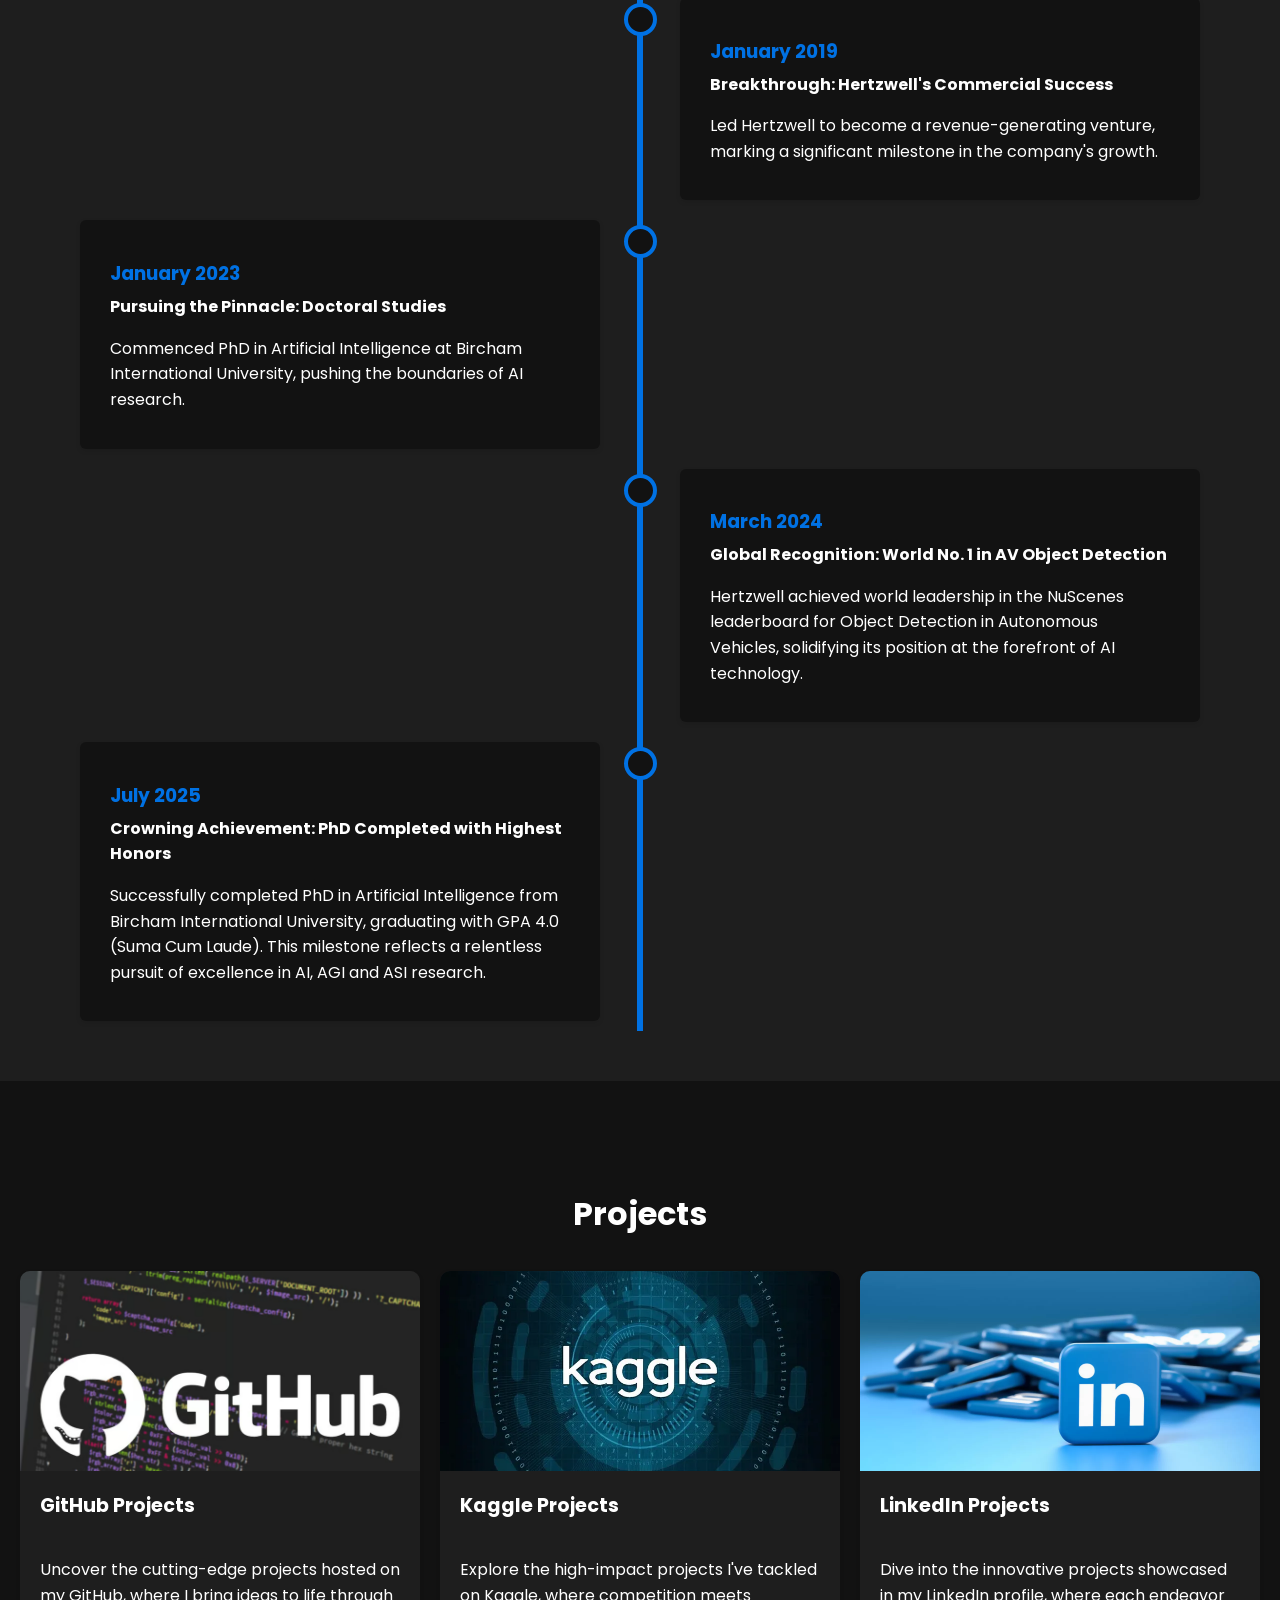
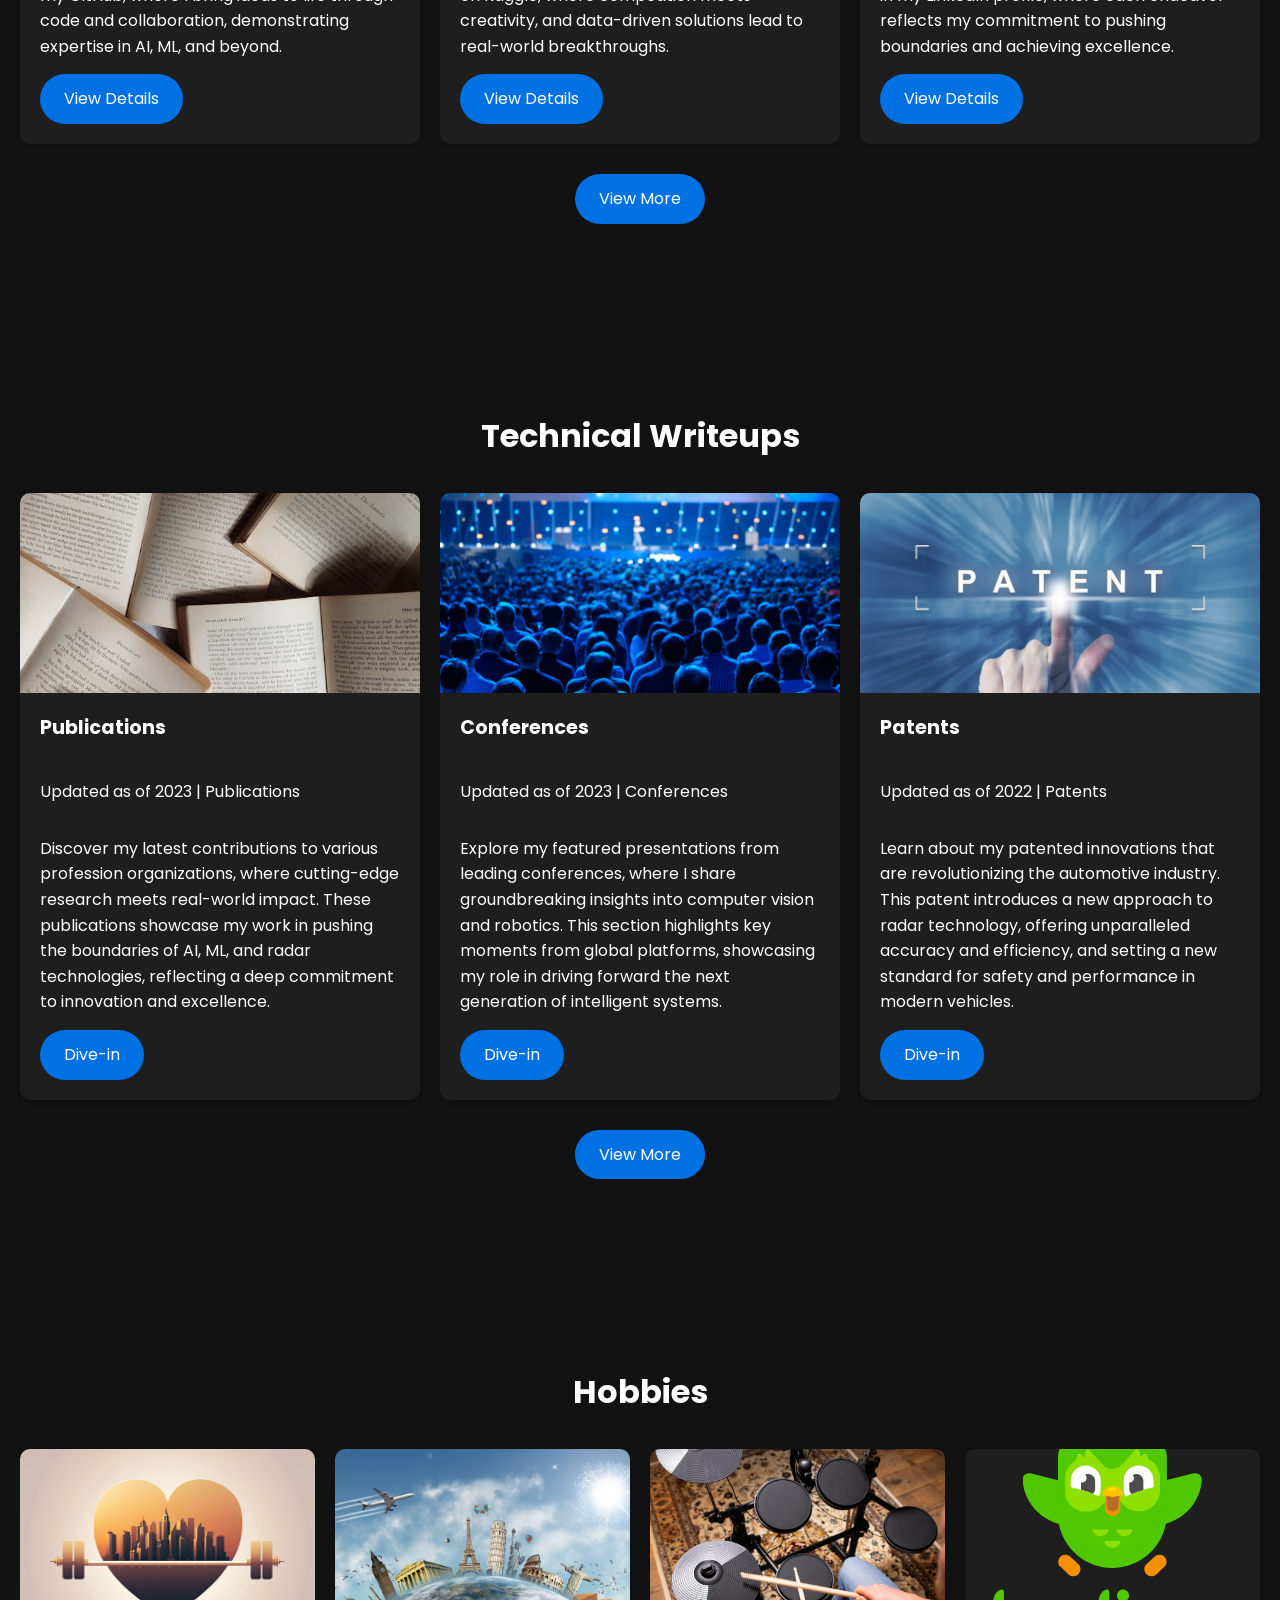
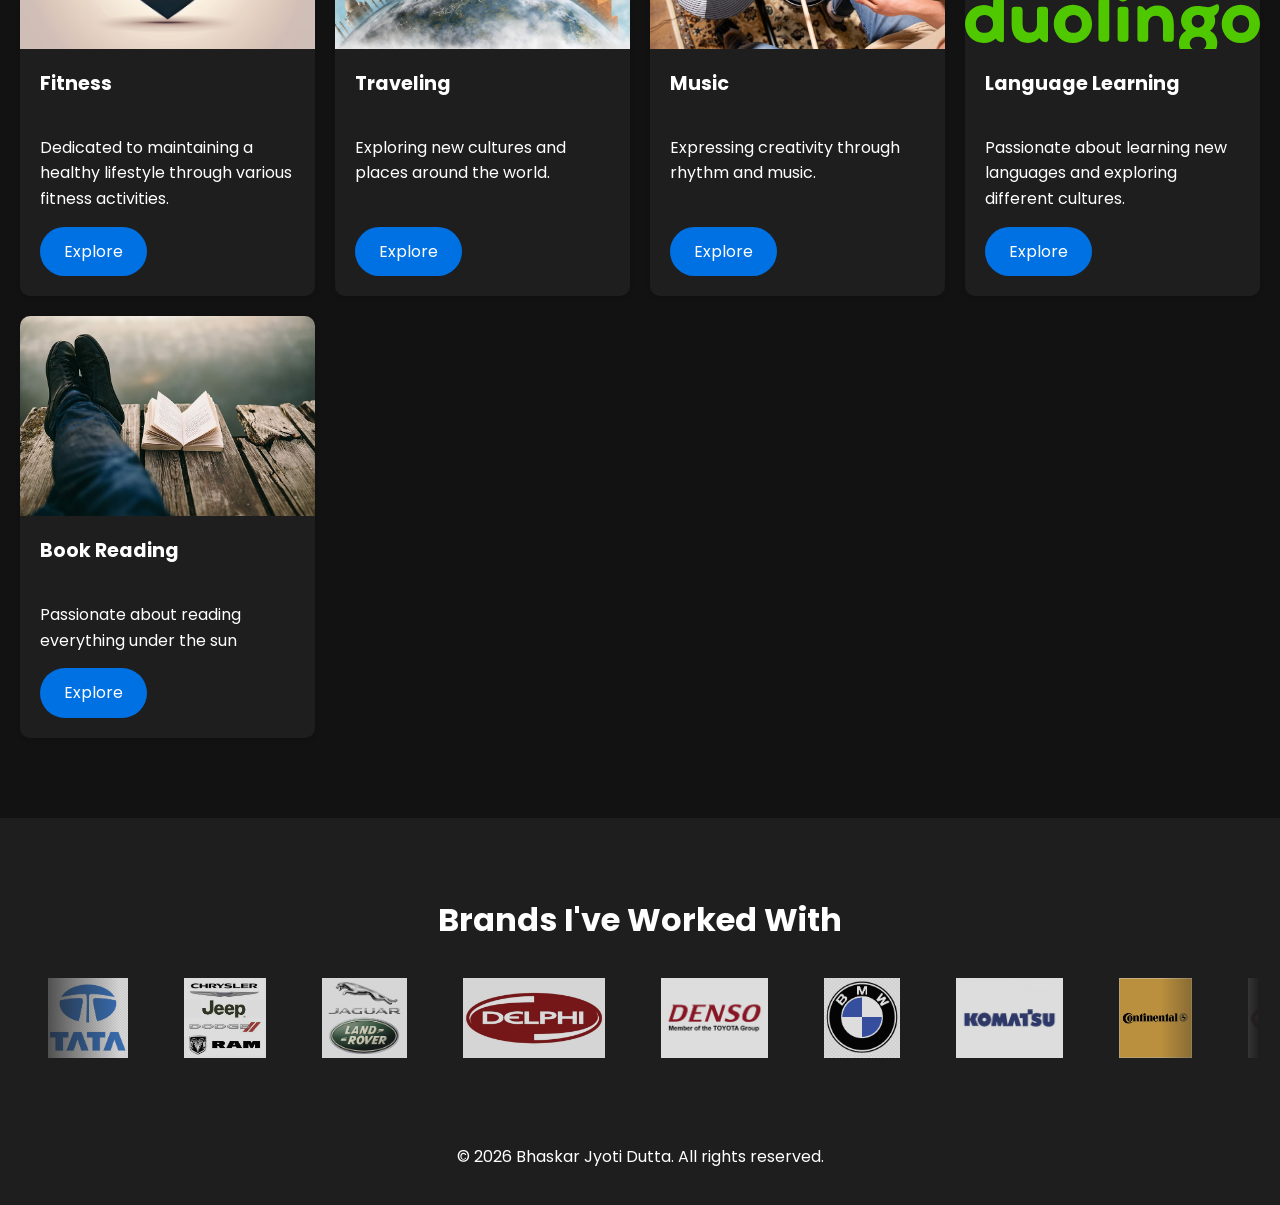
==== commit 1a0211c4: "Polish pass: fix bugs, SEO, marquee, chat removal - Remove broken chat widget (was POSTing to placeh" ====
--- a/index.html
+++ b/index.html
@@ -3,10 +3,25 @@
 <head>
     <meta charset="UTF-8">
     <meta name="viewport" content="width=device-width, initial-scale=1.0">
-    <title>Bhaskar Jyoti Dutta</title>
+    <title>Bhaskar Jyoti Dutta — AI & Robotics</title>
+    <meta name="description" content="Bhaskar Jyoti Dutta — Co-founder & CTO at Hertzwell. AI, robotics, and radar perception for autonomous systems. PhD in Artificial Intelligence.">
+    <meta name="author" content="Bhaskar Jyoti Dutta">
+    <meta name="theme-color" content="#0071e3">
+    <link rel="canonical" href="https://www.bhaskarjyotidutta.com/">
+    <link rel="icon" type="image/svg+xml" href="data:image/svg+xml,<svg xmlns='http://www.w3.org/2000/svg' viewBox='0 0 64 64'><rect width='64' height='64' rx='12' fill='%230071e3'/><text x='32' y='44' font-family='Arial,sans-serif' font-size='34' font-weight='700' text-anchor='middle' fill='white'>B</text></svg>">
+    <meta property="og:type" content="website">
+    <meta property="og:title" content="Bhaskar Jyoti Dutta — AI & Robotics">
+    <meta property="og:description" content="Co-founder & CTO at Hertzwell. AI, robotics, and radar perception for autonomous systems.">
+    <meta property="og:url" content="https://www.bhaskarjyotidutta.com/">
+    <meta property="og:image" content="https://www.bhaskarjyotidutta.com/images/bhaskar.jpg">
+    <meta name="twitter:card" content="summary_large_image">
+    <meta name="twitter:title" content="Bhaskar Jyoti Dutta — AI & Robotics">
+    <meta name="twitter:description" content="Co-founder & CTO at Hertzwell. AI, robotics, and radar perception for autonomous systems.">
+    <meta name="twitter:image" content="https://www.bhaskarjyotidutta.com/images/bhaskar.jpg">
+    <link rel="preconnect" href="https://fonts.googleapis.com">
+    <link rel="preconnect" href="https://fonts.gstatic.com" crossorigin>
+    <link href="https://fonts.googleapis.com/css2?family=Poppins:wght@300;400;600&display=swap" rel="stylesheet">
     <link rel="stylesheet" href="styles.css">
-    <link href="https://fonts.googleapis.com/css2?family=Poppins:wght@300;400;600&display=swap" rel="stylesheet">
-    <!-- Google tag (gtag.js) -->
     <script async src="https://www.googletagmanager.com/gtag/js?id=G-SF2FREBMHR"></script>
     <script>
       window.dataLayer = window.dataLayer || [];
@@ -24,8 +39,7 @@
             <li><a href="#projects">Projects</a></li>
             <li><a href="#blogs">Technical Writeups</a></li>
             <li><a href="#hobbies">Hobbies</a></li>
-            <li><a href="#brands">Brands</a></li>            
-            <!-- <li><button id="toggle-dark-mode">Bright Mode</button></li> -->
+            <li><a href="#brands">Brands</a></li>
         </ul>
     </nav>
 
@@ -34,25 +48,21 @@
             <h1>Bhaskar Jyoti Dutta</h1>
             <p>Empowering Innovation Through AI and Robotics</p>
             <a href="#biography" class="cta-button">Learn More</a>
-            <a href="https://calendly.com/bhaskarjyotidutta/30min" target="_blank" class="cta-button">Book a Meeting</a>
-            <a href="https://forms.gle/skQrPGLxE3sVDqSXA" target="_blank" class="cta-button"> Join My Talent Pool</a>
+            <a href="https://calendly.com/bhaskarjyotidutta/30min" target="_blank" rel="noopener" class="cta-button">Book a Meeting</a>
+            <a href="https://forms.gle/skQrPGLxE3sVDqSXA" target="_blank" rel="noopener" class="cta-button">Join My Talent Pool</a>
         </div>
     </header>
-    
-    
 
     <main>
         <section class="biography" id="biography">
             <h2 class="section-title">Biography</h2>
             <div class="bio-content">
-                <img src="images/bhaskar.jpg" alt="Bhaskar Jyoti Dutta" class="bio-image">
+                <img src="images/bhaskar.jpg" alt="Bhaskar Jyoti Dutta" class="bio-image" width="150" height="150">
                 <p>Bhaskar Jyoti Dutta is a dynamic leader in the fields of artificial intelligence and robotics, renowned for his innovative contributions to autonomous systems and radar technology. As the Co-founder and CTO of Hertzwell, Bhaskar has successfully led the development of cutting-edge AI solutions, focusing on enhancing object detection and perception through advanced radar signal processing and deep learning algorithms.</p>
                 <p>With a strong educational background, Bhaskar holds a PhD in Artificial Intelligence and a Master's degree in Mechatronics from the National University of Singapore. He combines deep theoretical insight with hands-on experience, having played pivotal roles in organizations like Infinium Robotics, where he was instrumental in delivering groundbreaking projects such as the world's first UAS Autonomous Waiter and the world's first UAS Warehouse Inventory Scanner.</p>
                 <p>Bhaskar's interests extend beyond technology; he is passionate about fitness, music, and content creation. He actively engages in language learning, travelling, swimming, and drumming, and enjoys sharing insights through various social media platforms.</p>
             </div>
         </section>
-    </main>
-
 
         <section class="timeline" id="journey">
             <h2 class="section-title">My Journey</h2>
@@ -81,8 +91,6 @@
             </div>
         </section>
 
-
-
         <section class="hobbies" id="hobbies">
             <h2 class="section-title">Hobbies</h2>
             <div id="hobbies-grid" class="hobbies-grid">
@@ -90,94 +98,65 @@
             </div>
         </section>
 
-            <!-- Brands Section -->
-            <section class="brands-section" id="brands">
-                <h2 class="section-title">Brands I've Worked With</h2>
-                <div class="brands-marquee">
+        <section class="brands-section" id="brands">
+            <h2 class="section-title">Brands I've Worked With</h2>
+            <div class="brands-marquee">
+                <div class="brands-track">
                     <div class="brands-container">
-                        <img src="images/brand1a.png" alt="Brand 1" class="brand-logo">
-                        <img src="images/brand2.jpg" alt="Brand 2" class="brand-logo">
-                        <img src="images/brand3a.png" alt="Brand 3" class="brand-logo">
-                        <img src="images/brand4.png" alt="Brand 4" class="brand-logo">
-                        <img src="images/brand5.webp" alt="Brand 5" class="brand-logo">
-                        <img src="images/brand6.png" alt="Brand 6" class="brand-logo">
-                        <img src="images/brand7.jpg" alt="Brand 7" class="brand-logo">
-                        <img src="images/brand8.png" alt="Brand 8" class="brand-logo">
-                        <img src="images/brand9.png" alt="Brand 9" class="brand-logo">
-                        <img src="images/brand10.jpeg" alt="Brand 10" class="brand-logo">
-                        <img src="images/brand11.png" alt="Brand 11" class="brand-logo">
-                        <img src="images/brand12.png" alt="Brand 12" class="brand-logo">
-                        <img src="images/brand13.png" alt="Brand 13" class="brand-logo">
-                        <img src="images/brand14.jpg" alt="Brand 14" class="brand-logo">
-                        <img src="images/brand15.jpg" alt="Brand 15" class="brand-logo">
-                        <img src="images/brand16.jpg" alt="Brand 16" class="brand-logo">
-                        <img src="images/brand17.jpg" alt="Brand 17" class="brand-logo">
-                        <img src="images/brand18.png" alt="Brand 18" class="brand-logo">
-                        <img src="images/brand19.png" alt="Brand 19" class="brand-logo">
-                        <img src="images/brand20.webp" alt="Brand 20" class="brand-logo">
-                        <img src="images/brand21.png" alt="Brand 21" class="brand-logo">
-                        <!-- Add more brands as needed -->
+                        <img src="images/brand1a.png" alt="Brand 1" class="brand-logo" loading="lazy" decoding="async">
+                        <img src="images/brand2.jpg" alt="Brand 2" class="brand-logo" loading="lazy" decoding="async">
+                        <img src="images/brand3a.png" alt="Brand 3" class="brand-logo" loading="lazy" decoding="async">
+                        <img src="images/brand4.png" alt="Brand 4" class="brand-logo" loading="lazy" decoding="async">
+                        <img src="images/brand5.webp" alt="Brand 5" class="brand-logo" loading="lazy" decoding="async">
+                        <img src="images/brand6.png" alt="Brand 6" class="brand-logo" loading="lazy" decoding="async">
+                        <img src="images/brand7.jpg" alt="Brand 7" class="brand-logo" loading="lazy" decoding="async">
+                        <img src="images/brand8.png" alt="Brand 8" class="brand-logo" loading="lazy" decoding="async">
+                        <img src="images/brand9.png" alt="Brand 9" class="brand-logo" loading="lazy" decoding="async">
+                        <img src="images/brand10.jpeg" alt="Brand 10" class="brand-logo" loading="lazy" decoding="async">
+                        <img src="images/brand11.png" alt="Brand 11" class="brand-logo" loading="lazy" decoding="async">
+                        <img src="images/brand12.png" alt="Brand 12" class="brand-logo" loading="lazy" decoding="async">
+                        <img src="images/brand13.png" alt="Brand 13" class="brand-logo" loading="lazy" decoding="async">
+                        <img src="images/brand14.jpg" alt="Brand 14" class="brand-logo" loading="lazy" decoding="async">
+                        <img src="images/brand15.jpg" alt="Brand 15" class="brand-logo" loading="lazy" decoding="async">
+                        <img src="images/brand16.jpg" alt="Brand 16" class="brand-logo" loading="lazy" decoding="async">
+                        <img src="images/brand17.jpg" alt="Brand 17" class="brand-logo" loading="lazy" decoding="async">
+                        <img src="images/brand18.png" alt="Brand 18" class="brand-logo" loading="lazy" decoding="async">
+                        <img src="images/brand19.png" alt="Brand 19" class="brand-logo" loading="lazy" decoding="async">
+                        <img src="images/brand20.webp" alt="Brand 20" class="brand-logo" loading="lazy" decoding="async">
+                        <img src="images/brand21.png" alt="Brand 21" class="brand-logo" loading="lazy" decoding="async">
+                    </div>
+                    <div class="brands-container" aria-hidden="true">
+                        <img src="images/brand1a.png" alt="" class="brand-logo" loading="lazy" decoding="async">
+                        <img src="images/brand2.jpg" alt="" class="brand-logo" loading="lazy" decoding="async">
+                        <img src="images/brand3a.png" alt="" class="brand-logo" loading="lazy" decoding="async">
+                        <img src="images/brand4.png" alt="" class="brand-logo" loading="lazy" decoding="async">
+                        <img src="images/brand5.webp" alt="" class="brand-logo" loading="lazy" decoding="async">
+                        <img src="images/brand6.png" alt="" class="brand-logo" loading="lazy" decoding="async">
+                        <img src="images/brand7.jpg" alt="" class="brand-logo" loading="lazy" decoding="async">
+                        <img src="images/brand8.png" alt="" class="brand-logo" loading="lazy" decoding="async">
+                        <img src="images/brand9.png" alt="" class="brand-logo" loading="lazy" decoding="async">
+                        <img src="images/brand10.jpeg" alt="" class="brand-logo" loading="lazy" decoding="async">
+                        <img src="images/brand11.png" alt="" class="brand-logo" loading="lazy" decoding="async">
+                        <img src="images/brand12.png" alt="" class="brand-logo" loading="lazy" decoding="async">
+                        <img src="images/brand13.png" alt="" class="brand-logo" loading="lazy" decoding="async">
+                        <img src="images/brand14.jpg" alt="" class="brand-logo" loading="lazy" decoding="async">
+                        <img src="images/brand15.jpg" alt="" class="brand-logo" loading="lazy" decoding="async">
+                        <img src="images/brand16.jpg" alt="" class="brand-logo" loading="lazy" decoding="async">
+                        <img src="images/brand17.jpg" alt="" class="brand-logo" loading="lazy" decoding="async">
+                        <img src="images/brand18.png" alt="" class="brand-logo" loading="lazy" decoding="async">
+                        <img src="images/brand19.png" alt="" class="brand-logo" loading="lazy" decoding="async">
+                        <img src="images/brand20.webp" alt="" class="brand-logo" loading="lazy" decoding="async">
+                        <img src="images/brand21.png" alt="" class="brand-logo" loading="lazy" decoding="async">
                     </div>
                 </div>
-            </section>
-
+            </div>
+        </section>
     </main>
 
     <footer>
-        <p>&copy; 2025 Bhaskar Jyoti Dutta. All rights reserved.</p>
+        <p>&copy; <span id="year"></span> Bhaskar Jyoti Dutta. All rights reserved.</p>
     </footer>
 
-    <!-- Chat Feature -->
-    <button id="chat-button" onclick="toggleChat()">💬</button>
-    <div id="chat-popup">
-        <div id="chat-header" onclick="toggleChat()">Chat with Bhaskar</div>
-        <div id="chat-messages"></div>
-        <div id="chat-input">
-            <input type="text" id="user-input" placeholder="Please ask me a question and provide your contact details">
-            <button onclick="sendMessage()">Send</button>
-        </div>
-    </div>
-
     <script src="scripts.js"></script>
-    <script>
-        function toggleChat() {
-            var chatPopup = document.getElementById('chat-popup');
-            chatPopup.style.display = chatPopup.style.display === 'none' ? 'flex' : 'none';
-        }
-
-        function sendMessage() {
-            var input = document.getElementById('user-input');
-            var message = input.value.trim();
-            if (message) {
-                addMessage('You', message);
-                input.value = '';
-                
-                // Send the message to the backend
-                fetch('https://your-backend-service-url/chat', {
-                    method: 'POST',
-                    headers: {
-                        'Content-Type': 'application/json',
-                    },
-                    body: JSON.stringify({ message: message }),
-                })
-                .then(response => response.json())
-                .then(data => {
-                    addMessage('AI', 'Thank you! Your message has been received.');
-                })
-                .catch((error) => {
-                    console.error('Error:', error);
-                    addMessage('AI', 'Sorry, I encountered an error. Please try again.');
-                });
-            }
-        }
-
-        function addMessage(sender, text) {
-            var messagesDiv = document.getElementById('chat-messages');
-            messagesDiv.innerHTML += '<p><strong>' + sender + ':</strong> ' + text + '</p>';
-            messagesDiv.scrollTop = messagesDiv.scrollHeight;
-        }
-
-        
-    </script>
 </body>
 </html>
--- a/styles.css
+++ b/styles.css
@@ -15,13 +15,6 @@
     transition: background-color 0.3s, color 0.3s;
     line-height: 1.6;
     font-size: 16px; /* Base font size */
-}
-
-body.dark-mode {
-    --text-color: #ffffff;
-    --background-color: #121212;
-    --secondary-background: #1e1e1e;
-    --hobby-background: #37474f;
 }
 
 header {
@@ -438,62 +431,6 @@
     }
 }
 
-/* Chat Popup Styles */
-#chat-popup {
-    position: fixed;
-    bottom: 80px; /* Adjusted position to avoid overlapping with the button */
-    right: 20px;
-    width: 300px;
-    height: 400px;
-    background-color: #f1f1f1;
-    border: 1px solid #ccc;
-    border-radius: 5px;
-    display: none; /* Initially hidden */
-    flex-direction: column;
-    box-shadow: 0 2px 5px rgba(0, 0, 0, 0.2);
-    z-index: 1000;
-}
-
-#chat-header {
-    background-color: #4CAF50;
-    color: white;
-    padding: 10px;
-    cursor: pointer;
-    text-align: center;
-}
-
-#chat-messages {
-    flex-grow: 1;
-    overflow-y: auto;
-    padding: 10px;
-}
-
-#chat-input {
-    display: flex;
-    padding: 10px;
-}
-
-#chat-input input {
-    flex-grow: 1;
-    margin-right: 10px;
-    padding: 10px;
-    border: 1px solid #ccc;
-    border-radius: 5px;
-}
-
-#chat-button {
-    position: fixed;
-    bottom: 20px;
-    right: 20px;
-    background-color: #4CAF50;
-    color: white;
-    padding: 15px;
-    border: none;
-    border-radius: 50%;
-    cursor: pointer;
-    box-shadow: 0 2px 5px rgba(0, 0, 0, 0.2);
-}
-
 /* Brands Section Styles */
 .brands-section {
     background-color: var(--secondary-background);
@@ -503,27 +440,47 @@
 
 .brands-marquee {
     overflow: hidden;
-    white-space: nowrap;
-    box-shadow: 0 2px 5px rgba(0, 0, 0, 0.1);
+    -webkit-mask-image: linear-gradient(to right, transparent, #000 8%, #000 92%, transparent);
+            mask-image: linear-gradient(to right, transparent, #000 8%, #000 92%, transparent);
+}
+
+.brands-track {
+    display: flex;
+    width: max-content;
+    animation: scroll 60s linear infinite;
+}
+
+.brands-marquee:hover .brands-track {
+    animation-play-state: paused;
 }
 
 .brands-container {
-    display: inline-block;
-    animation: scroll 20s linear infinite; /* Adjust the duration for speed */
+    display: flex;
+    align-items: center;
+    flex-shrink: 0;
 }
 
 .brand-logo {
-    height: 100px; /* Set a fixed height for all logos */
-    width: 100px; /* Set a fixed width for all logos */
-    object-fit: contain; /* Maintain aspect ratio */
-    margin: 0 20px; /* Space between logos */
+    height: 80px;
+    width: auto;
+    max-width: 160px;
+    object-fit: contain;
+    margin: 0 28px;
+    filter: grayscale(0.4);
+    opacity: 0.85;
+    transition: filter 0.3s, opacity 0.3s;
+}
+
+.brand-logo:hover {
+    filter: none;
+    opacity: 1;
 }
 
 @keyframes scroll {
-    0% {
-        transform: translateX(100%);
-    }
-    100% {
-        transform: translateX(-100%);
-    }
-}
+    from { transform: translateX(0); }
+    to   { transform: translateX(-50%); }
+}
+
+@media (prefers-reduced-motion: reduce) {
+    .brands-track { animation: none; }
+}
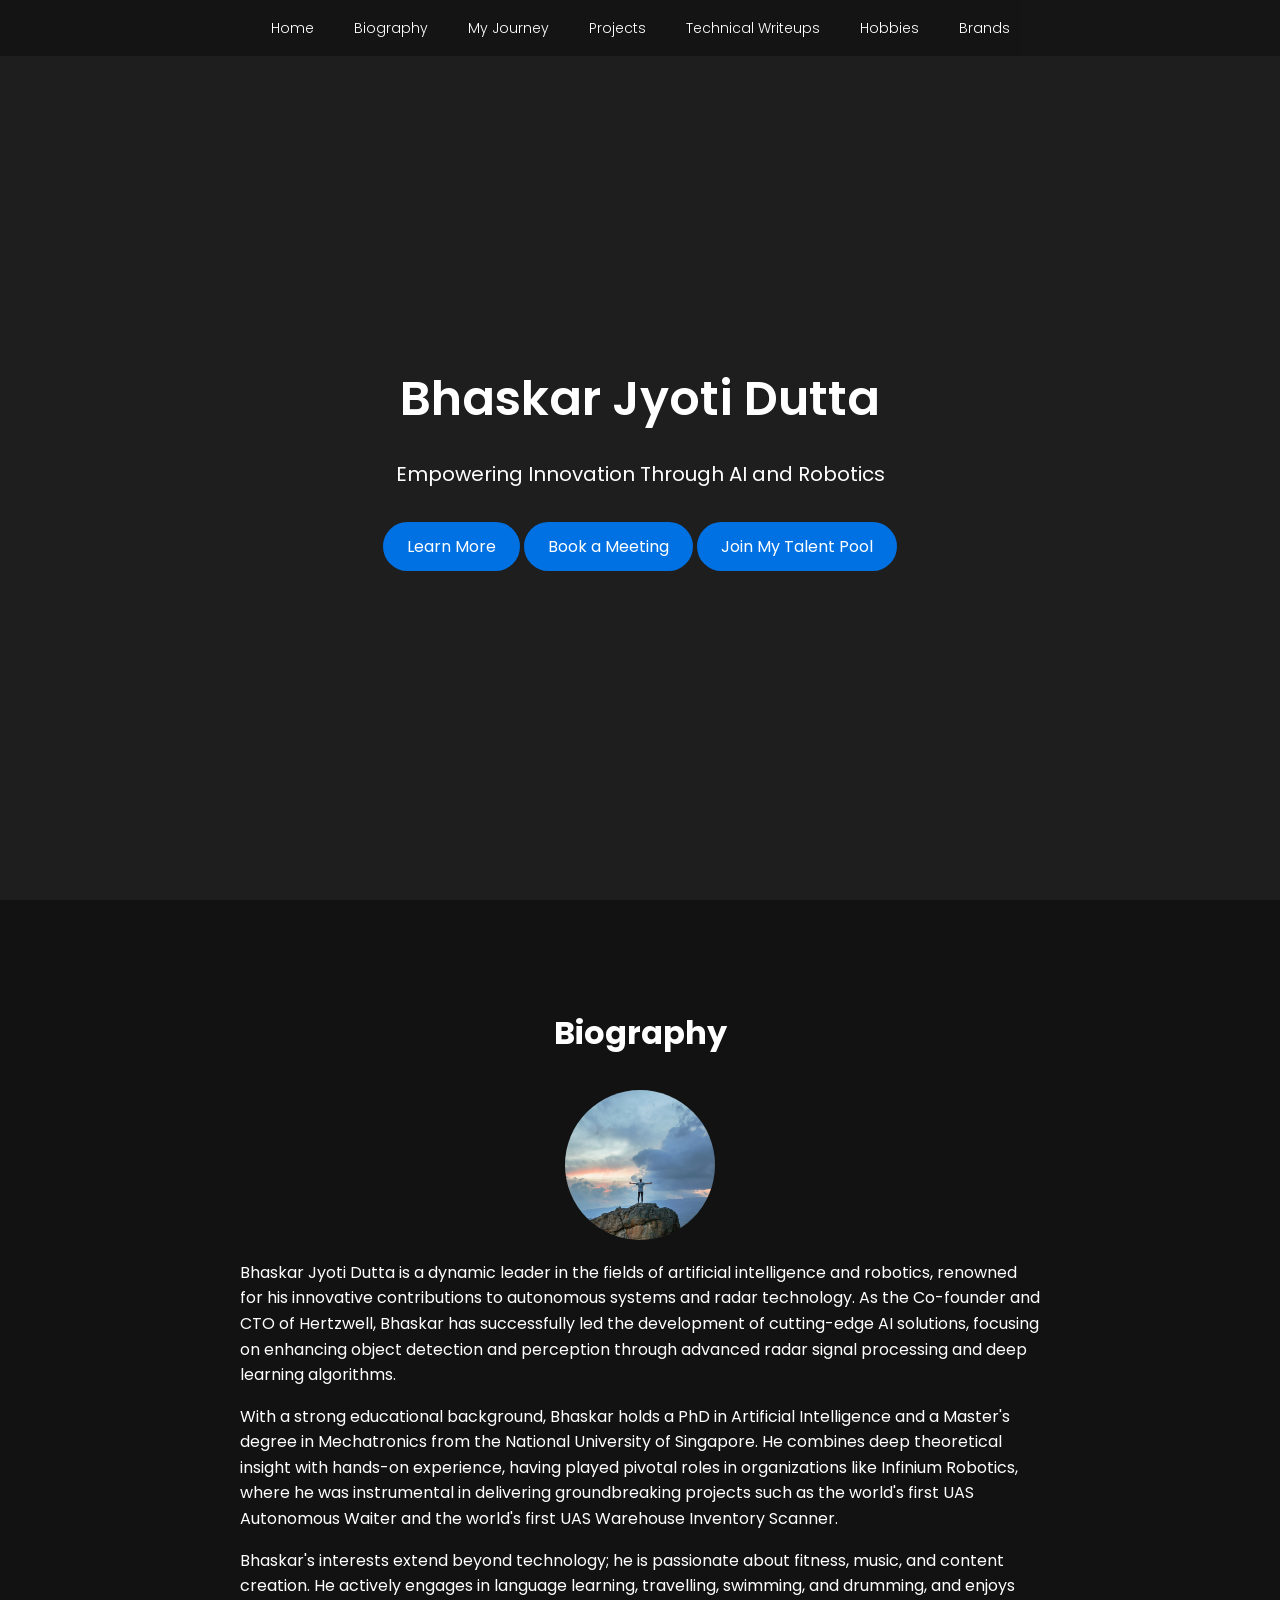
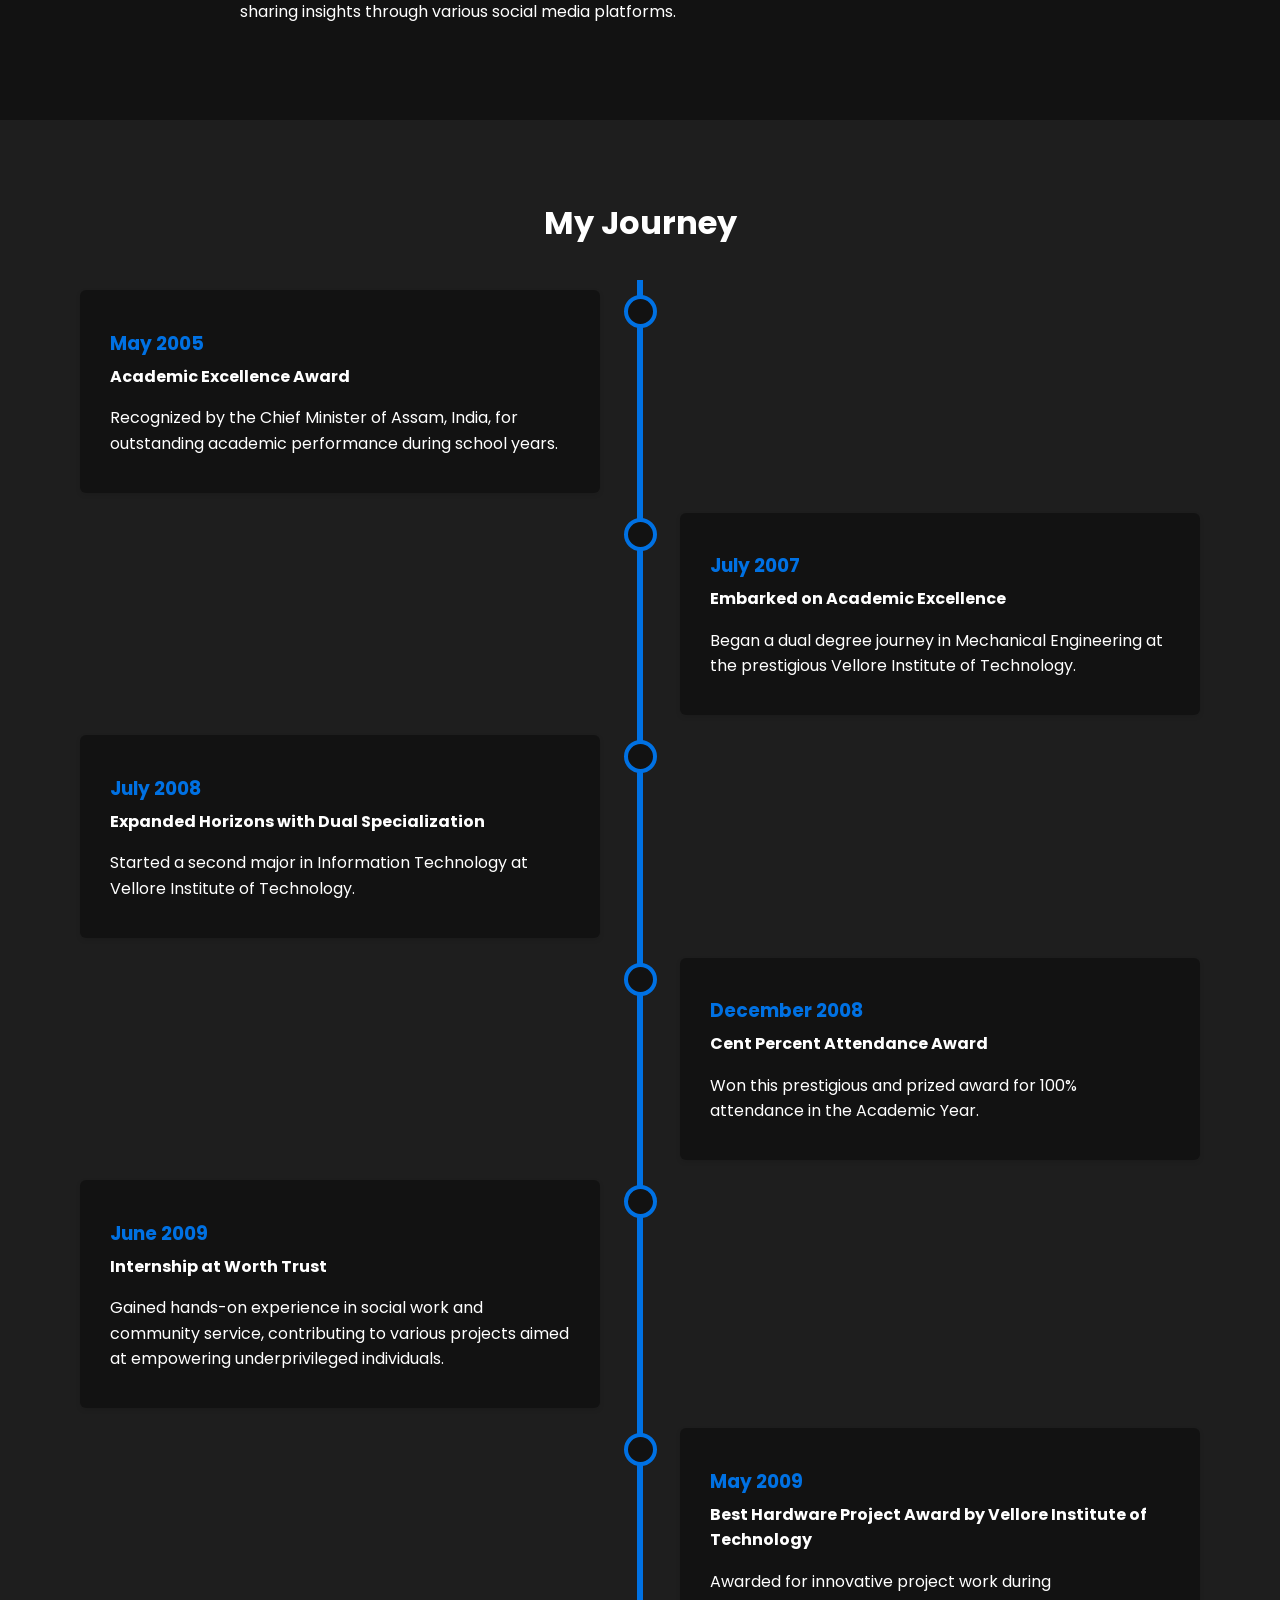
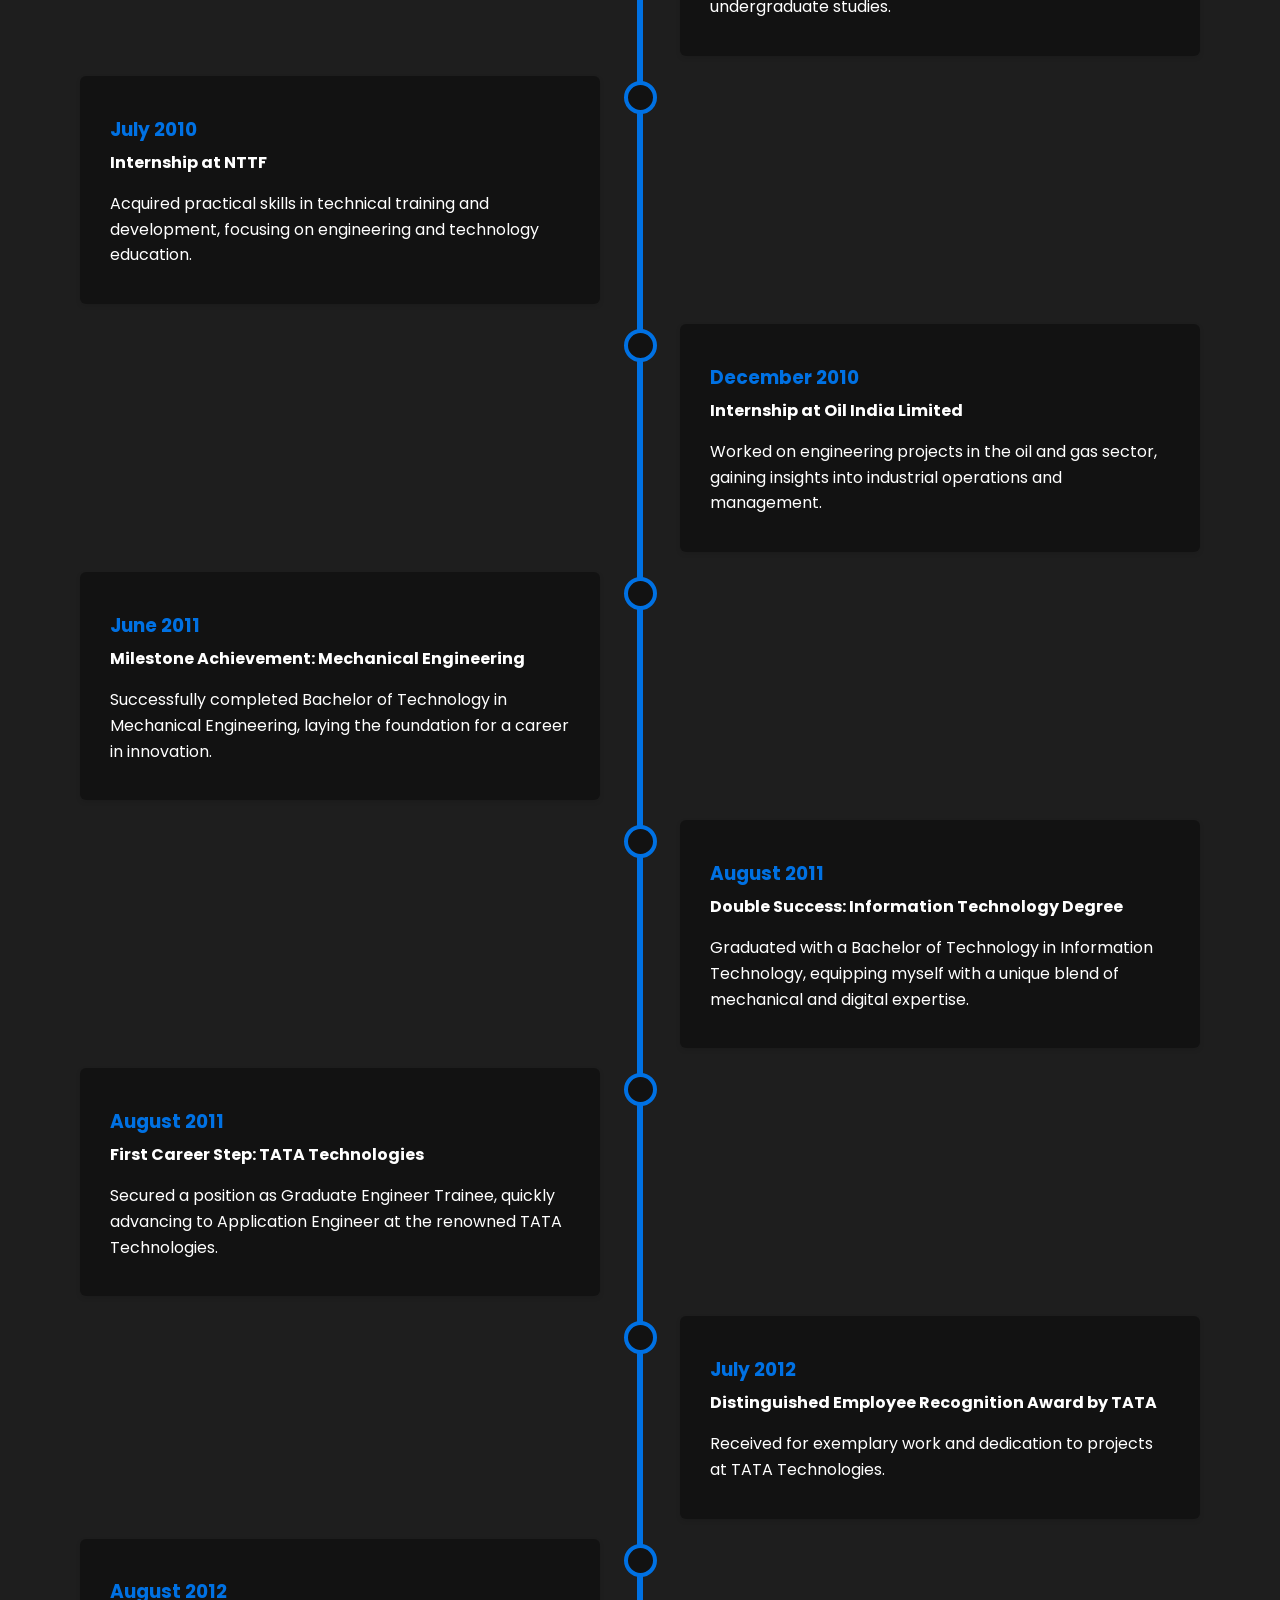
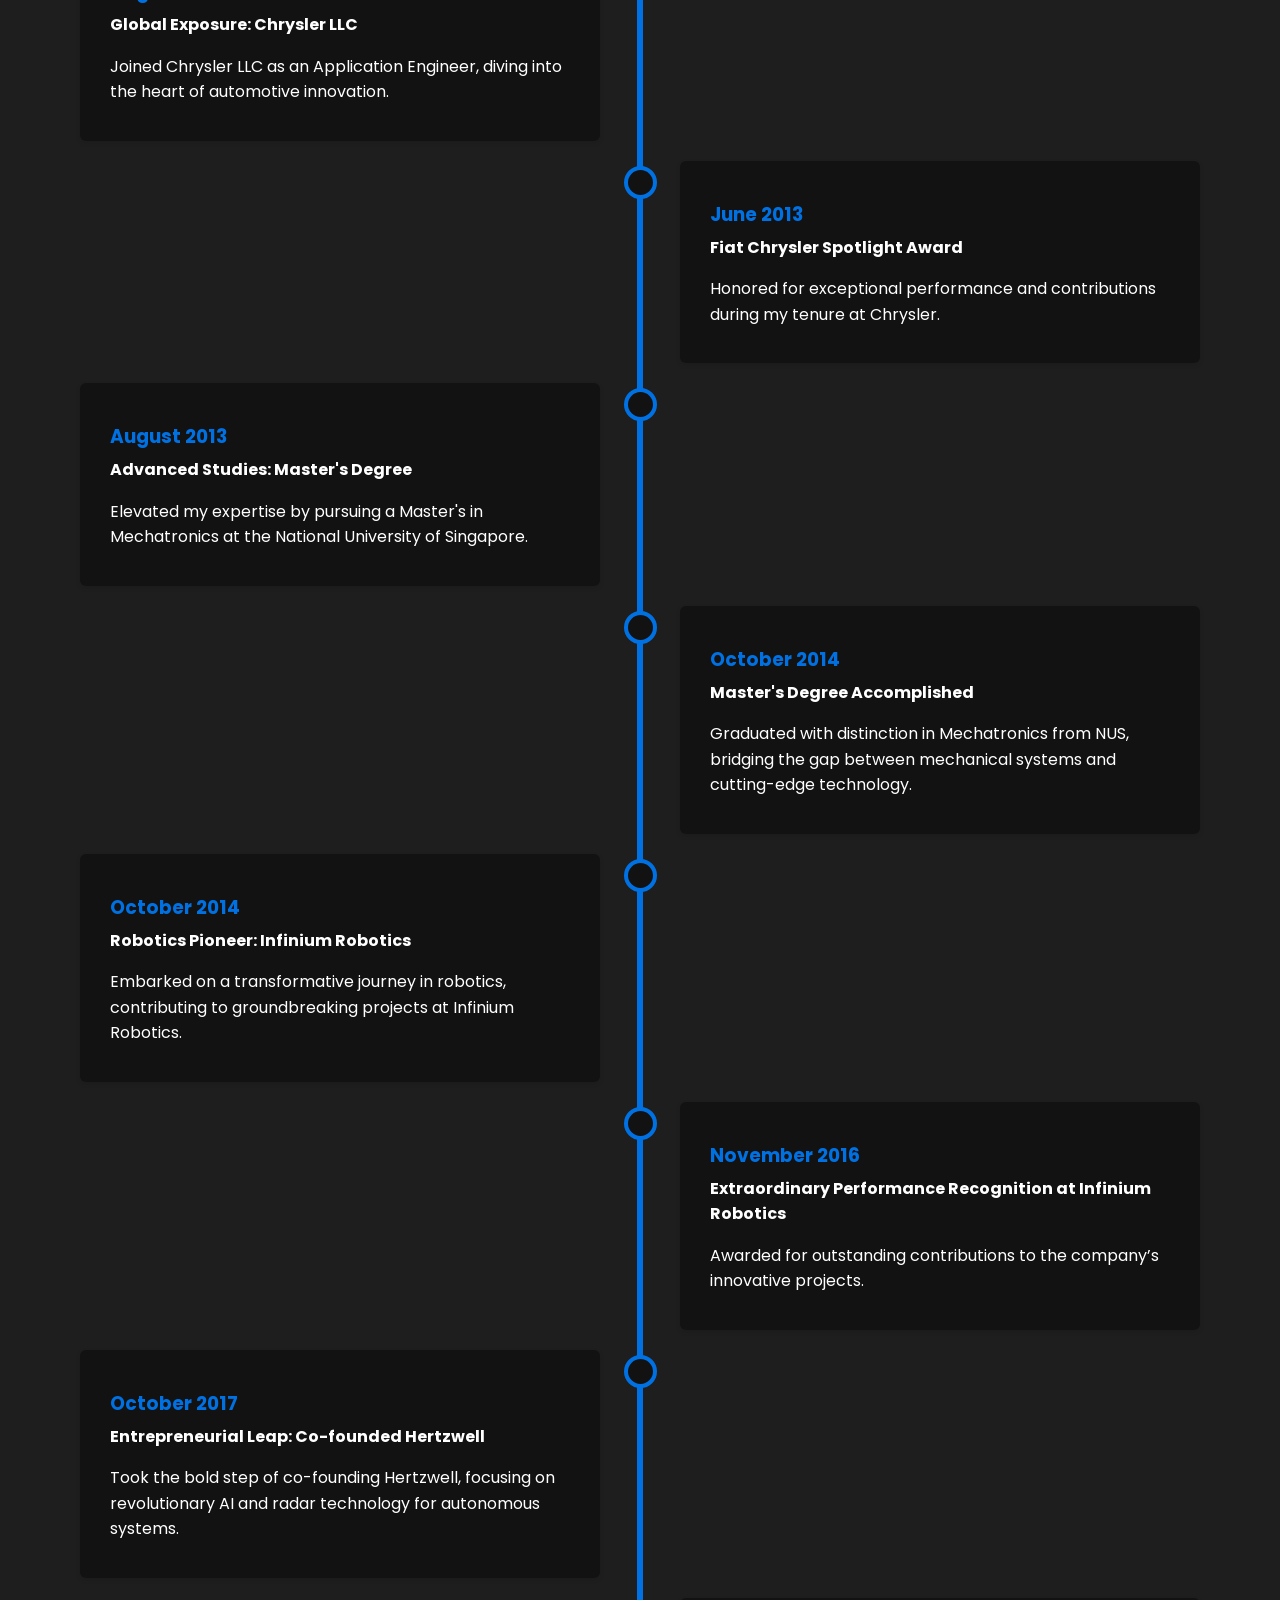
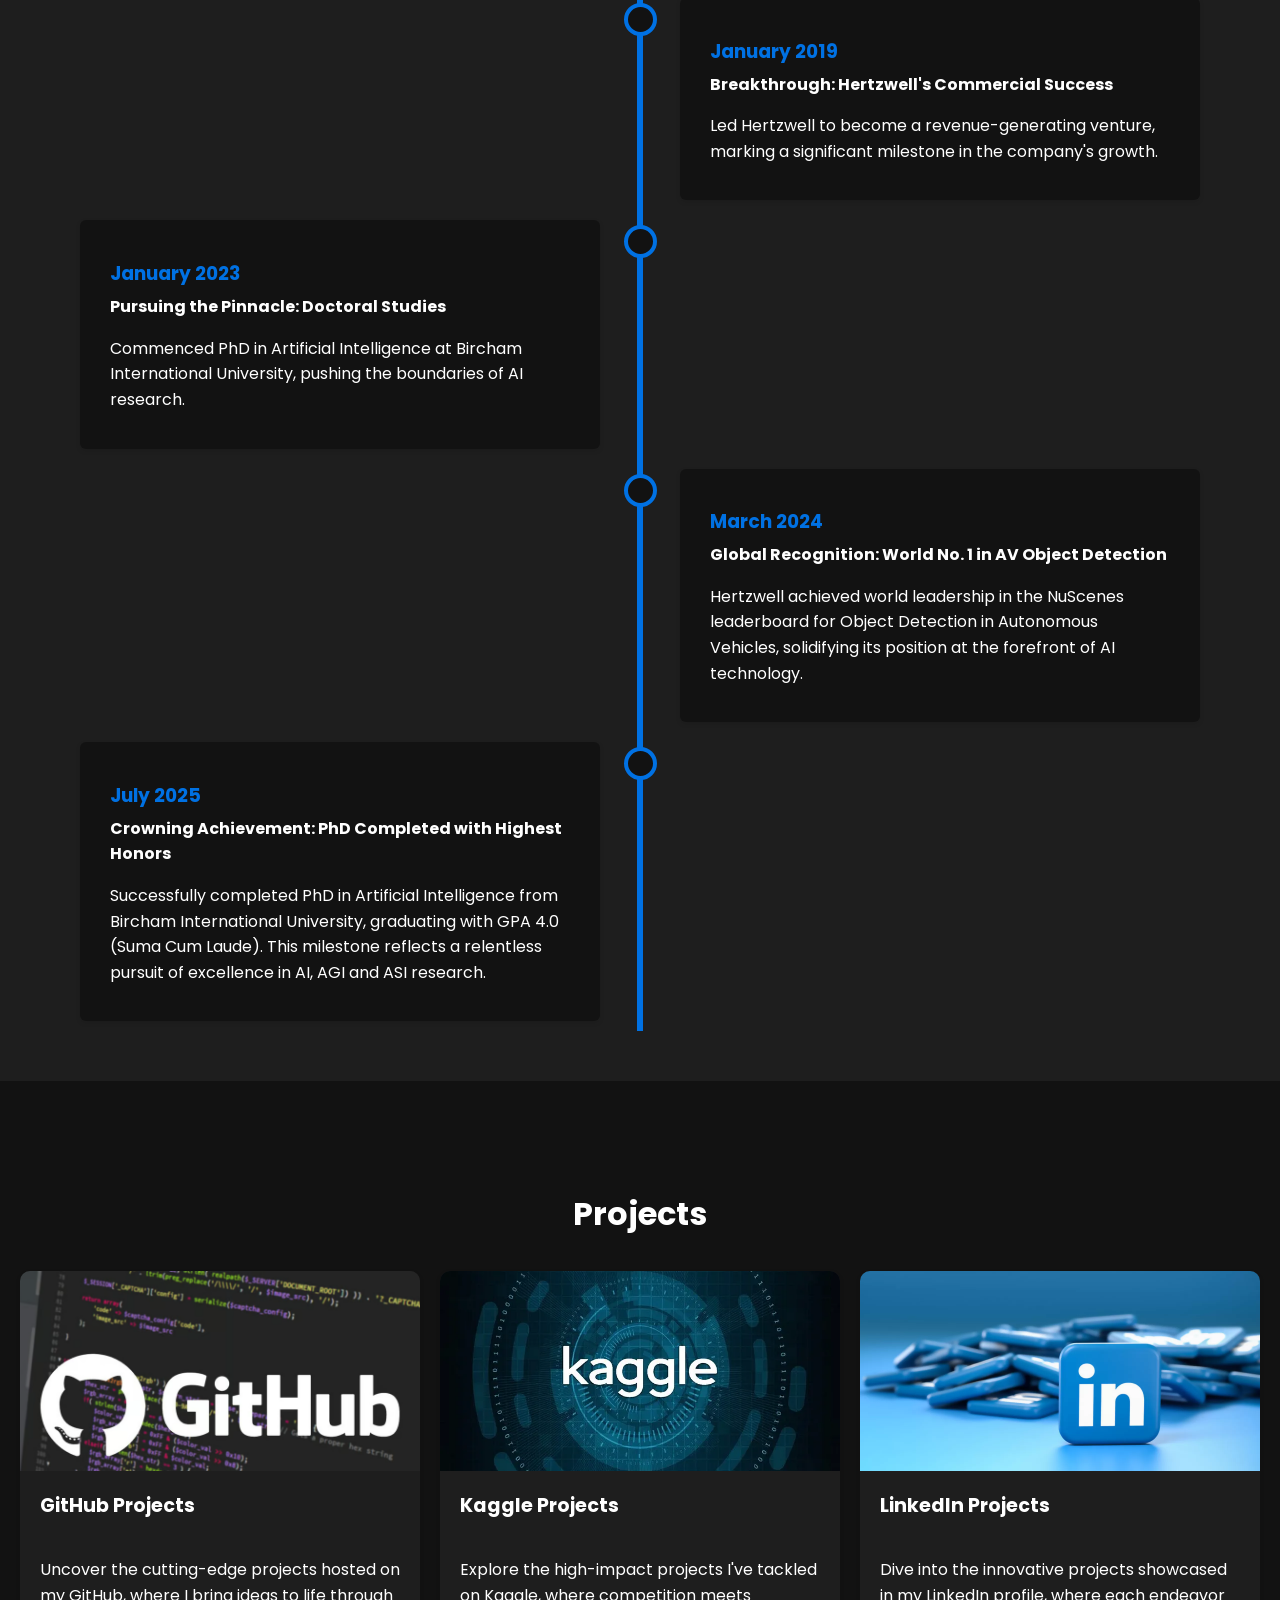
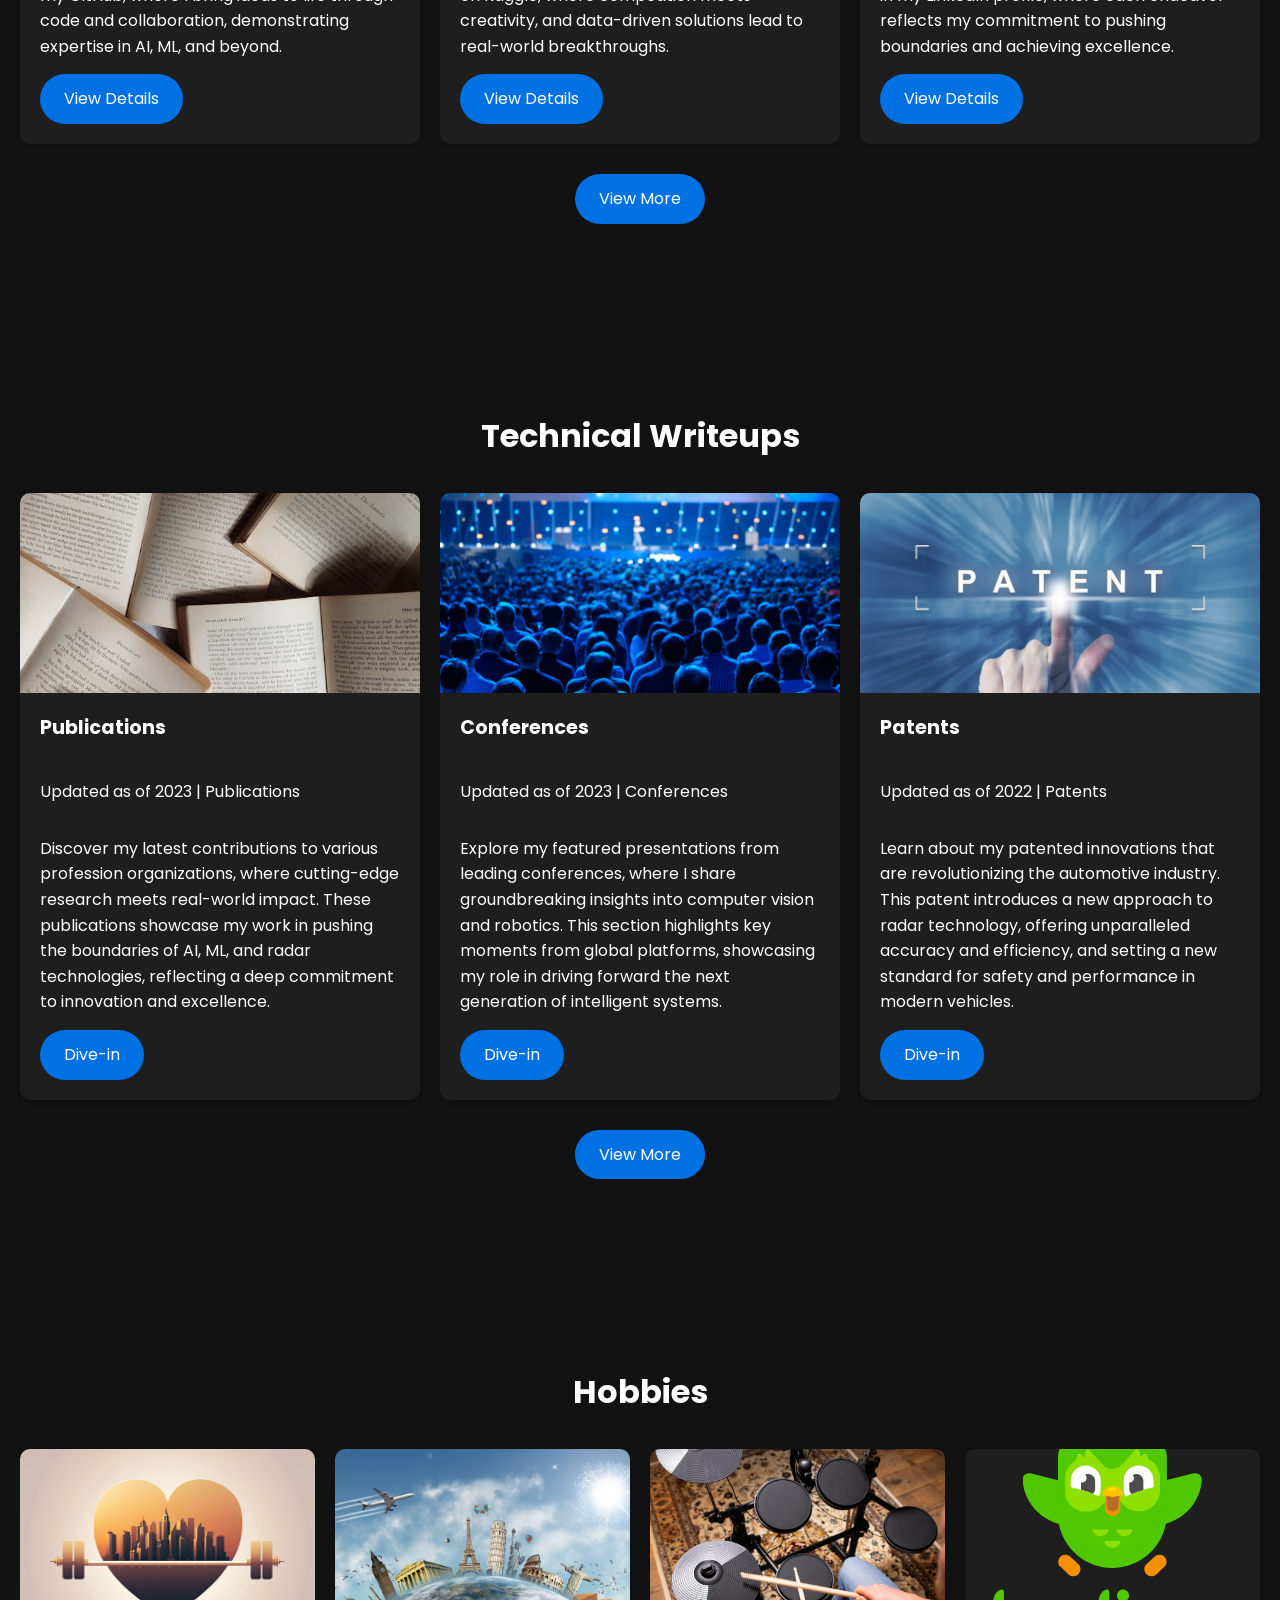
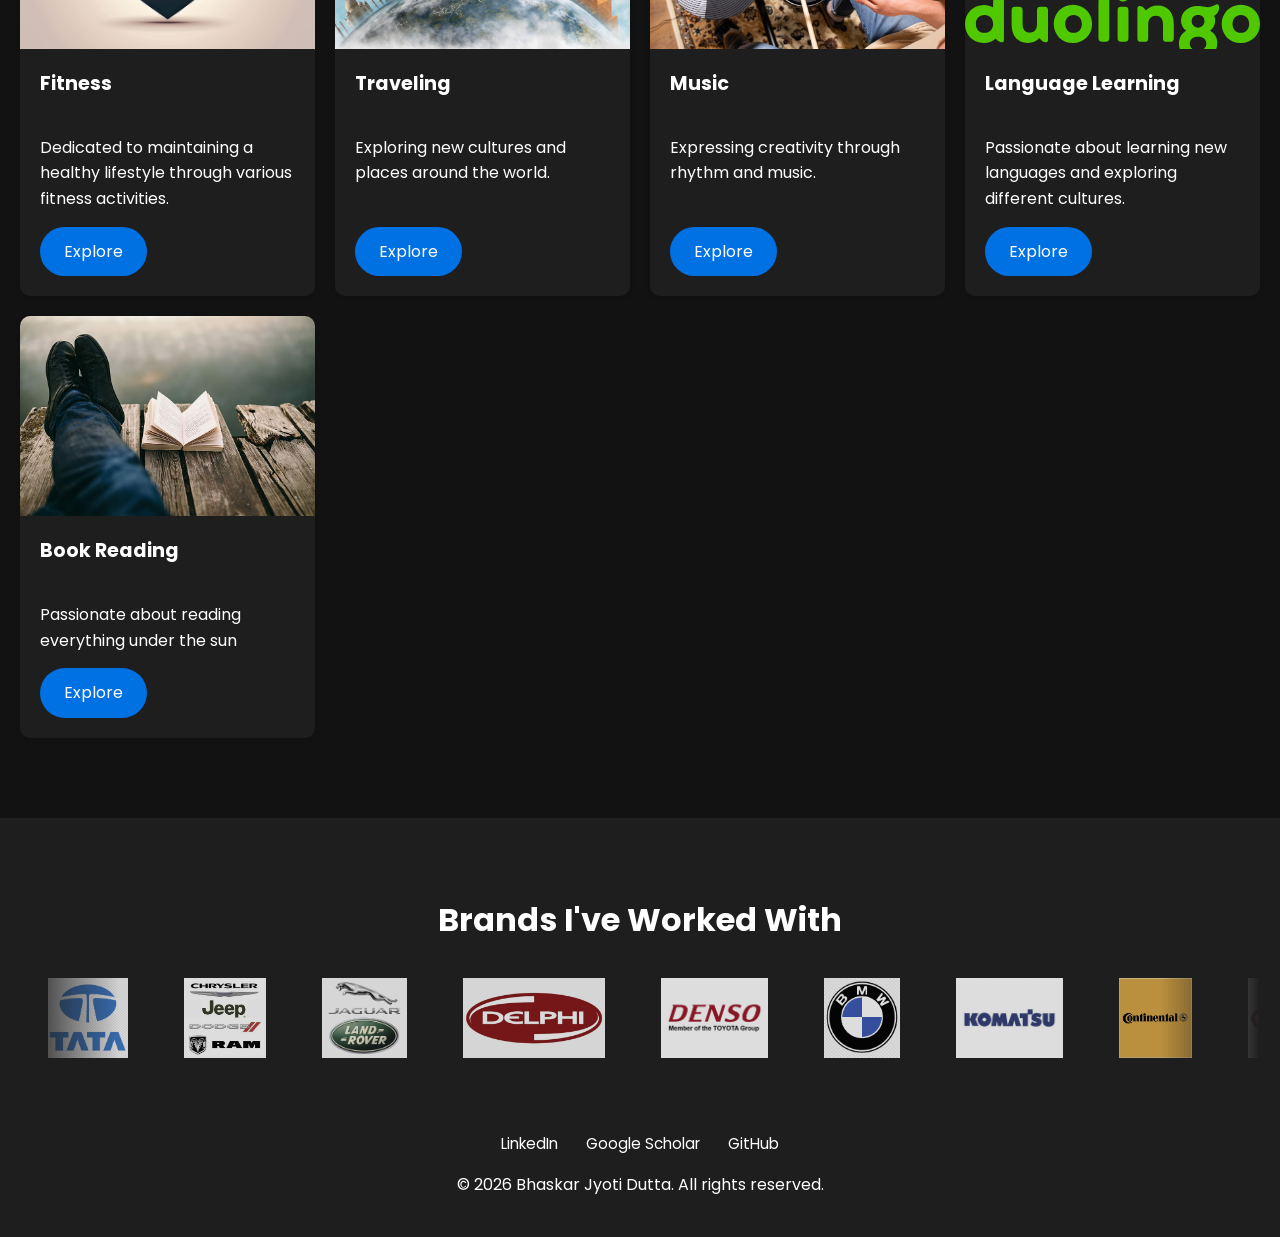
==== commit 5069668d: "Add social links to footer and route Publications to Google Scholar - Footer on all pages now shows " ====
--- a/index.html
+++ b/index.html
@@ -154,6 +154,11 @@
     </main>
 
     <footer>
+        <div class="social-links">
+            <a href="https://www.linkedin.com/in/bhaskarjdutta/" target="_blank" rel="noopener">LinkedIn</a>
+            <a href="https://scholar.google.com/citations?user=QMYvKIIAAAAJ&hl=en" target="_blank" rel="noopener">Google Scholar</a>
+            <a href="https://github.com/BJD007" target="_blank" rel="noopener">GitHub</a>
+        </div>
         <p>&copy; <span id="year"></span> Bhaskar Jyoti Dutta. All rights reserved.</p>
     </footer>
 
--- a/styles.css
+++ b/styles.css
@@ -313,8 +313,28 @@
 
 footer {
     text-align: center;
-    padding: 20px 0;
+    padding: 24px 20px;
     background-color: var(--secondary-background);
+}
+
+.social-links {
+    display: flex;
+    gap: 28px;
+    justify-content: center;
+    flex-wrap: wrap;
+    margin-bottom: 14px;
+}
+
+.social-links a {
+    color: var(--text-color);
+    text-decoration: none;
+    font-size: 0.95rem;
+    font-weight: 400;
+    transition: color 0.2s;
+}
+
+.social-links a:hover {
+    color: var(--primary-color);
 }
 
 /* Media Queries for Responsive Design */
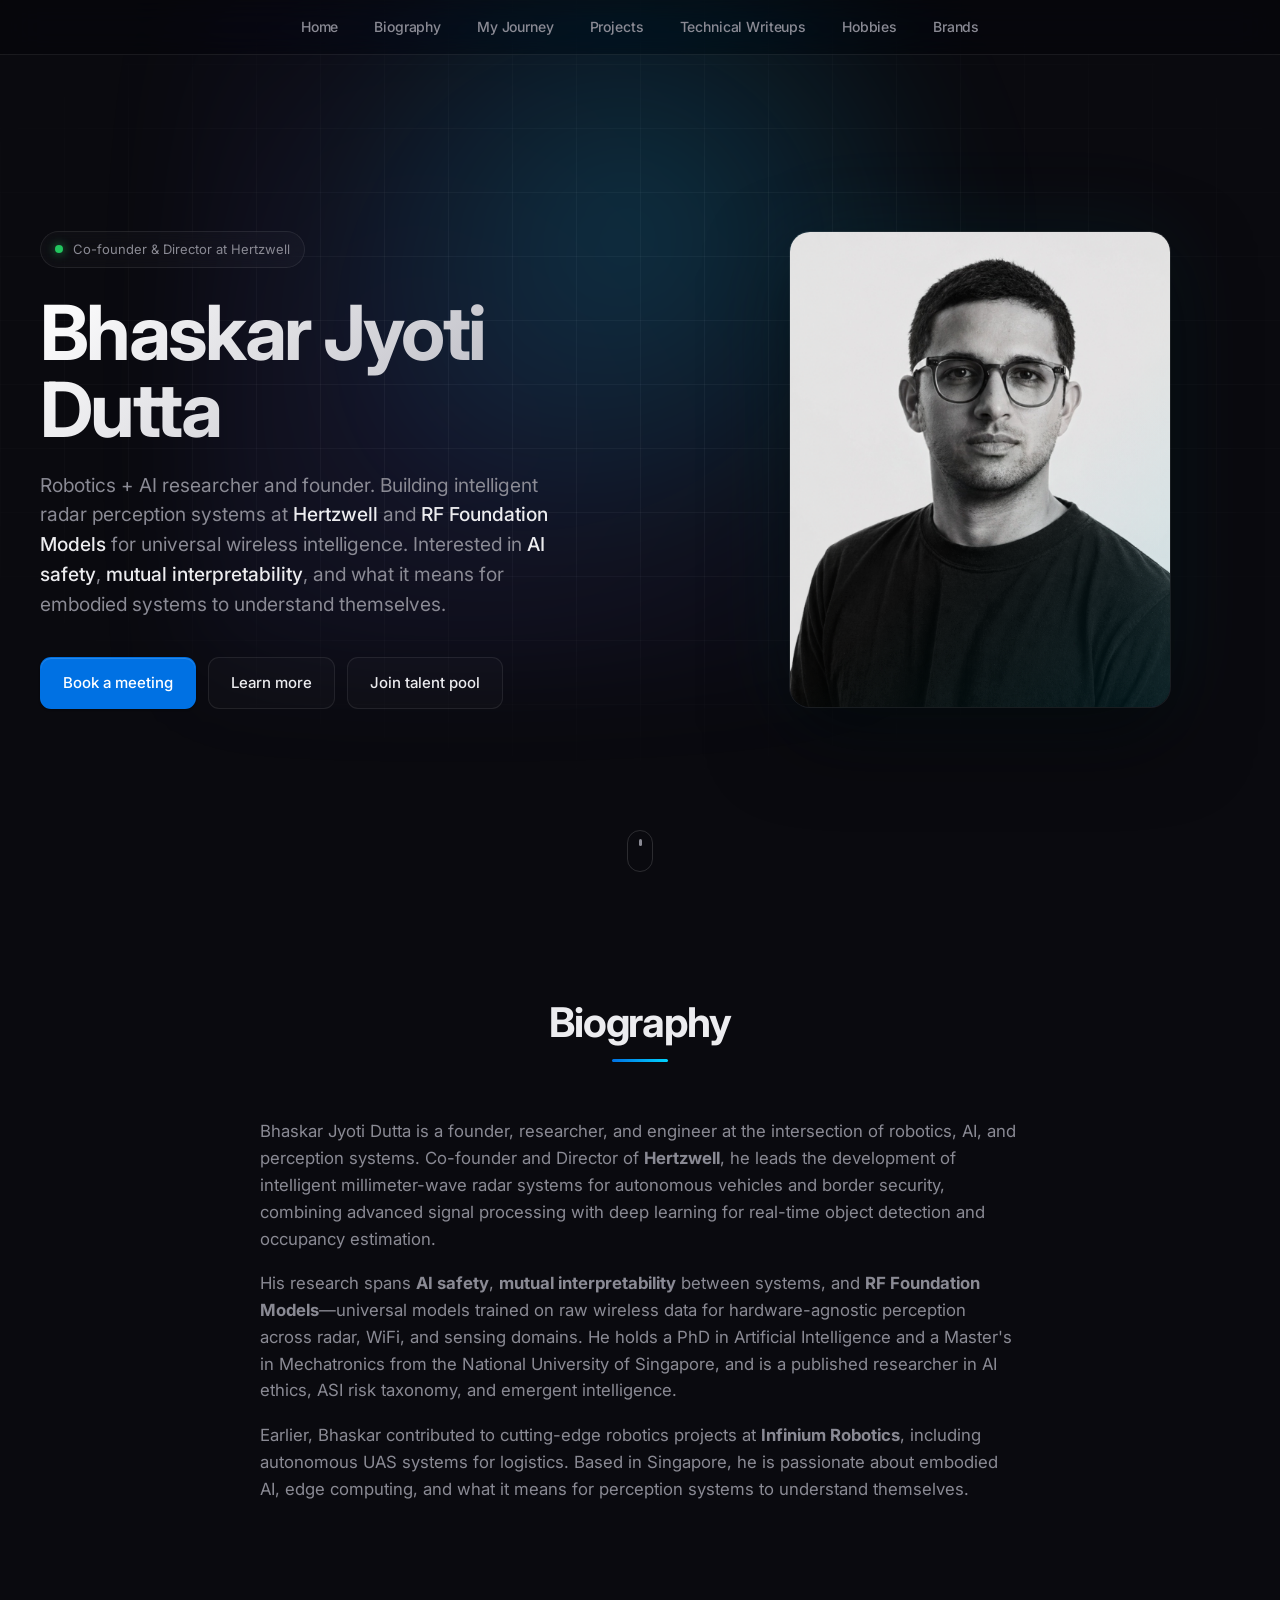
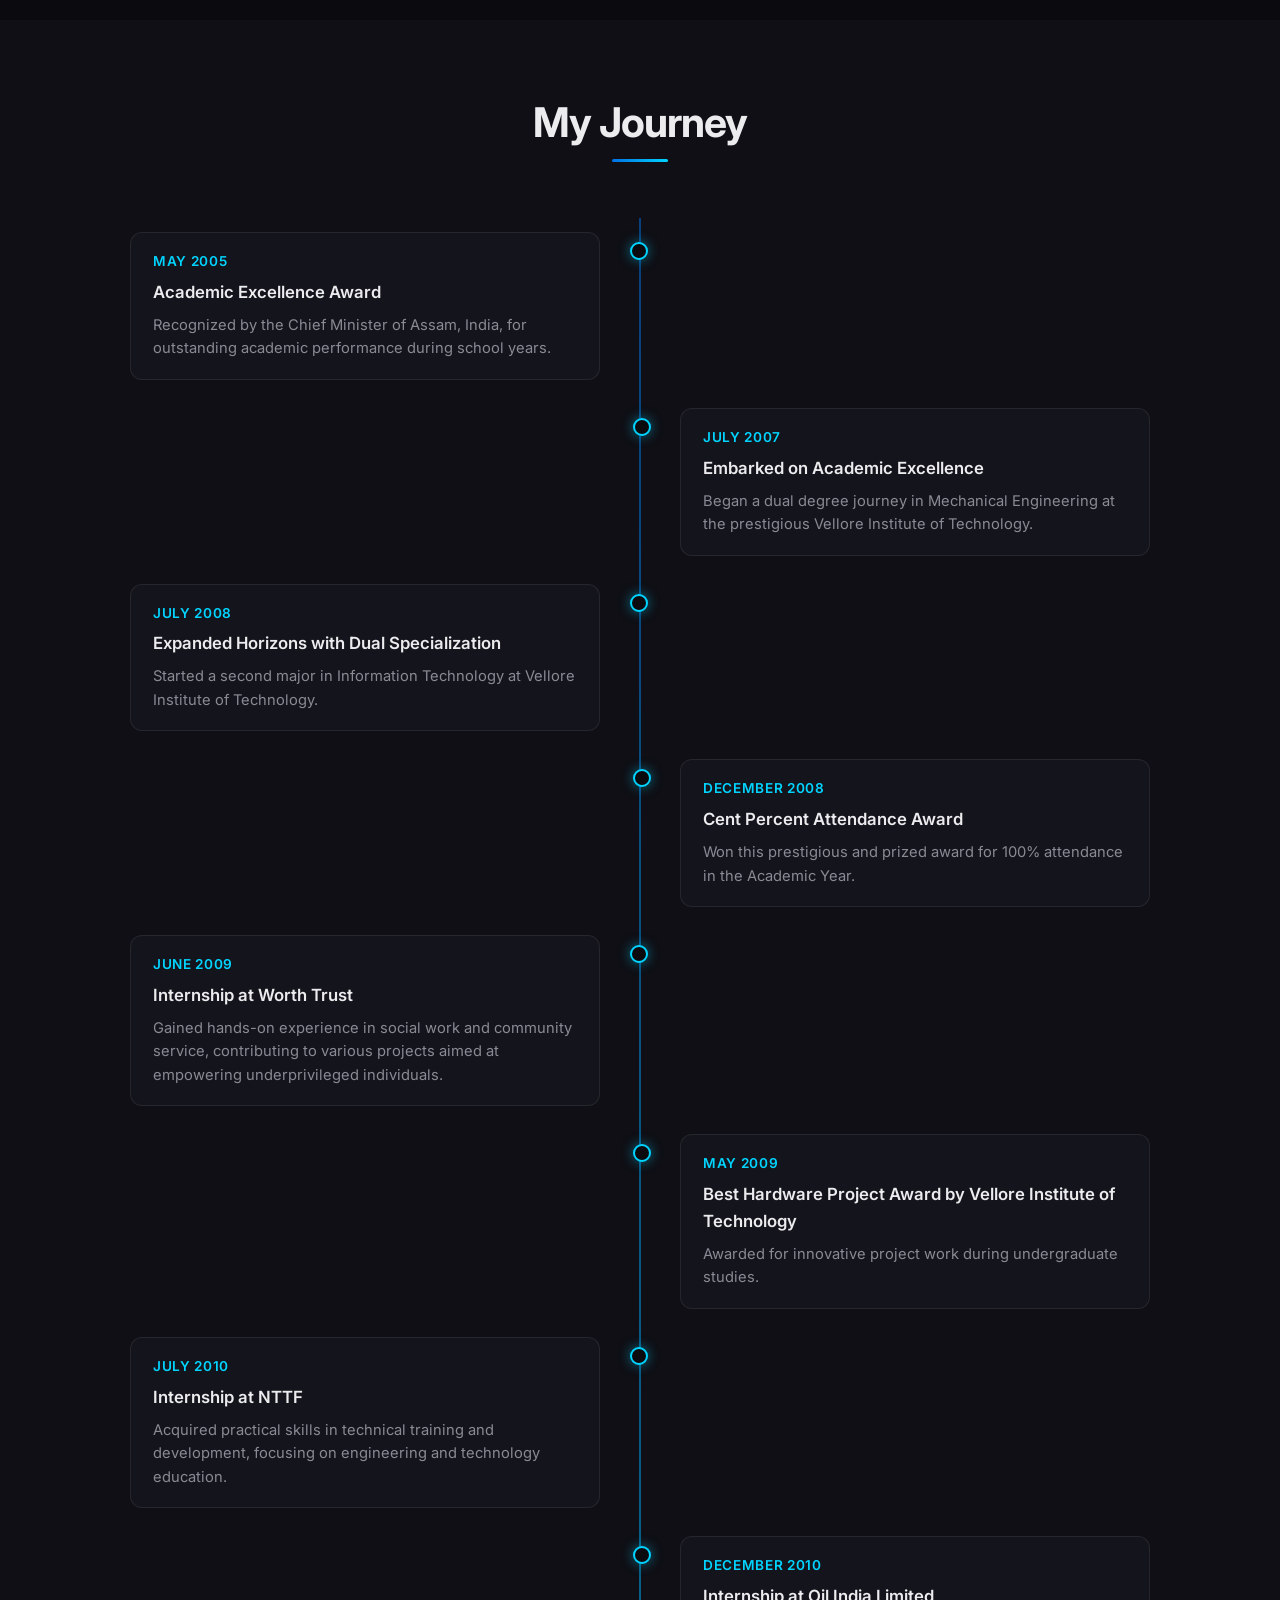
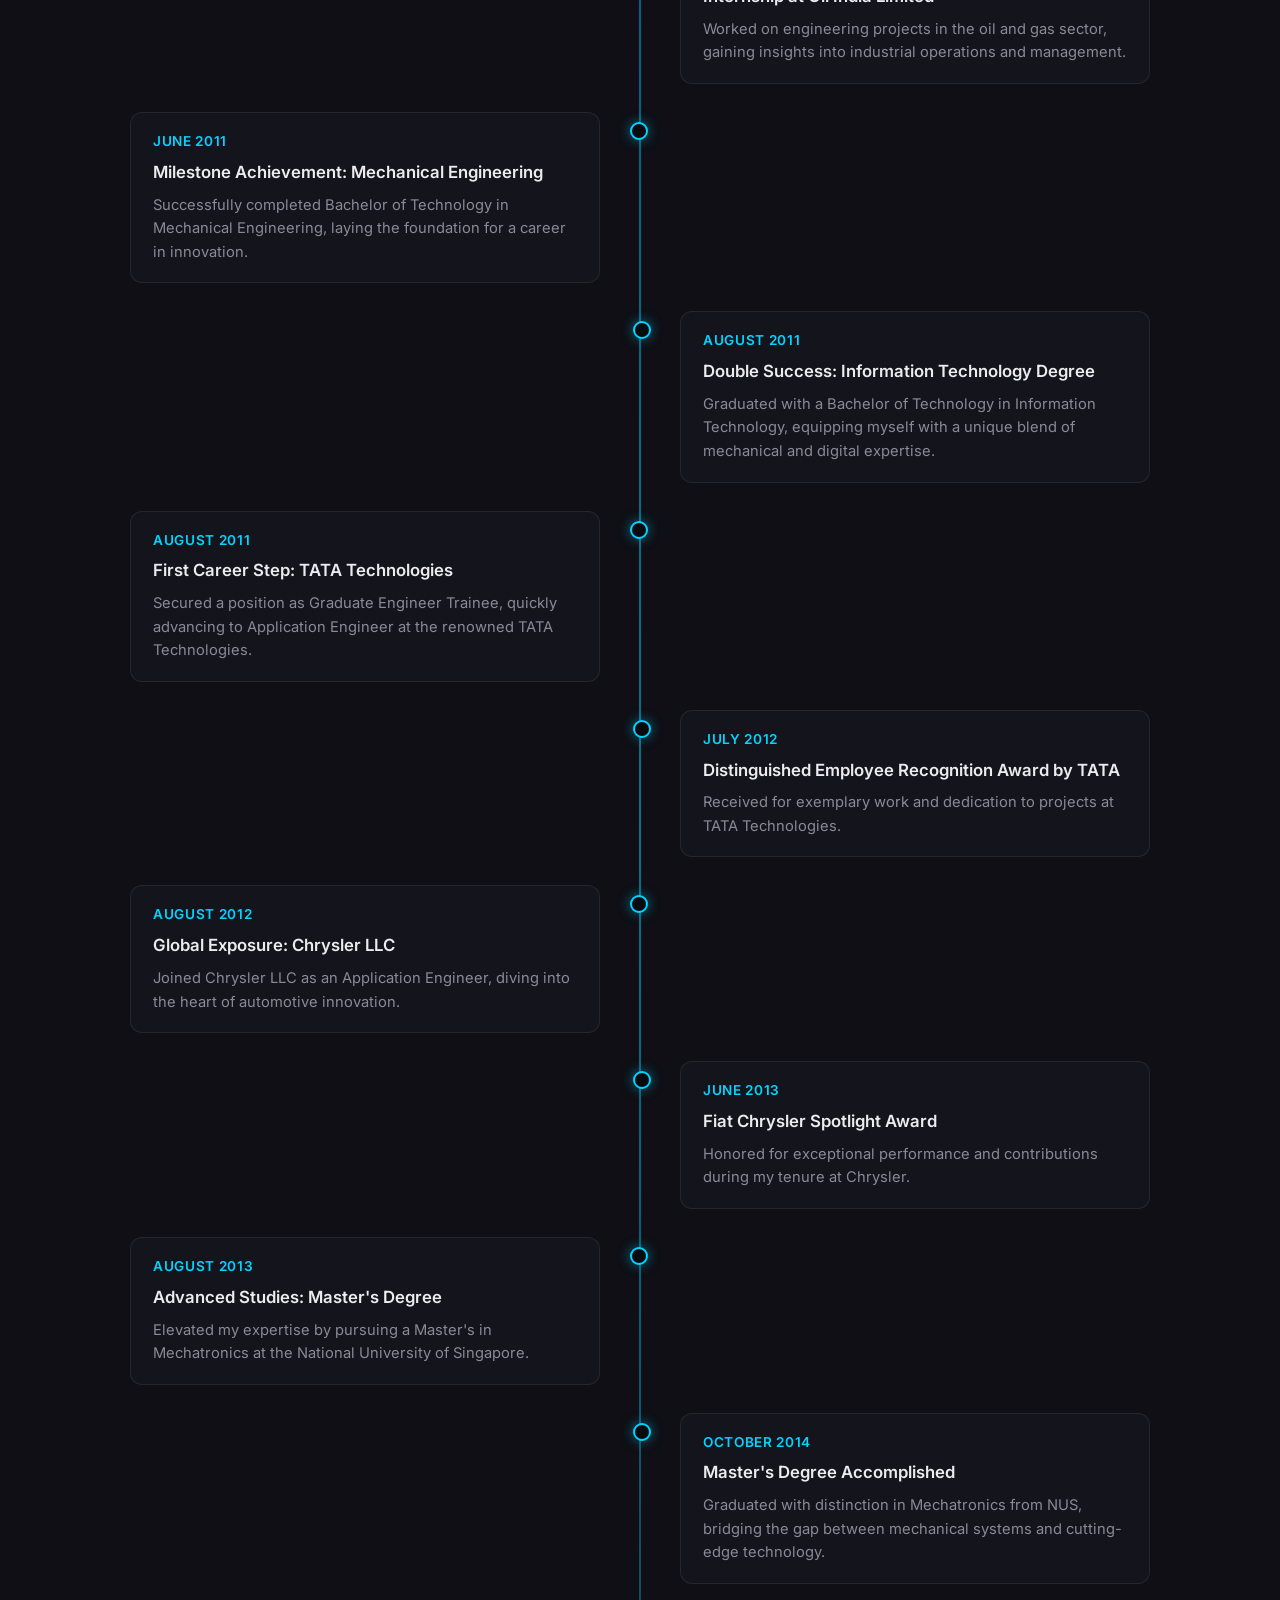
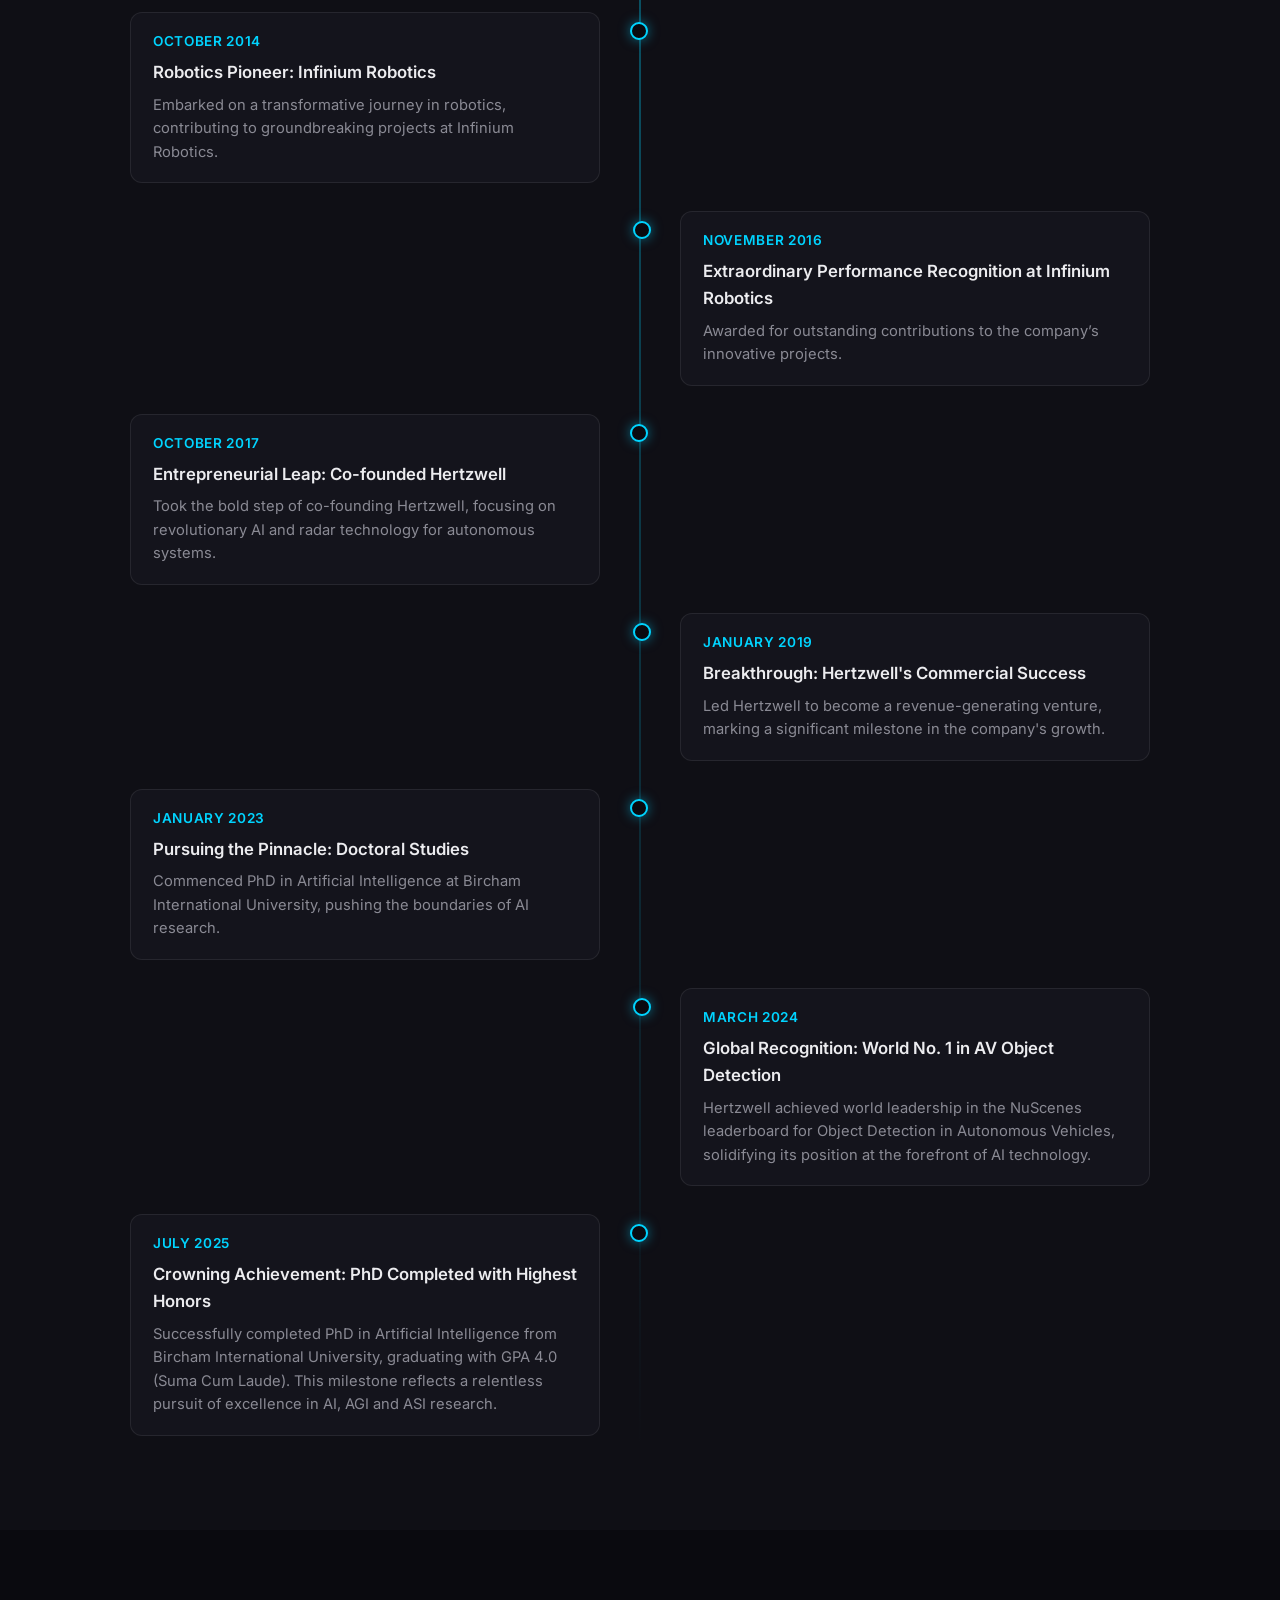
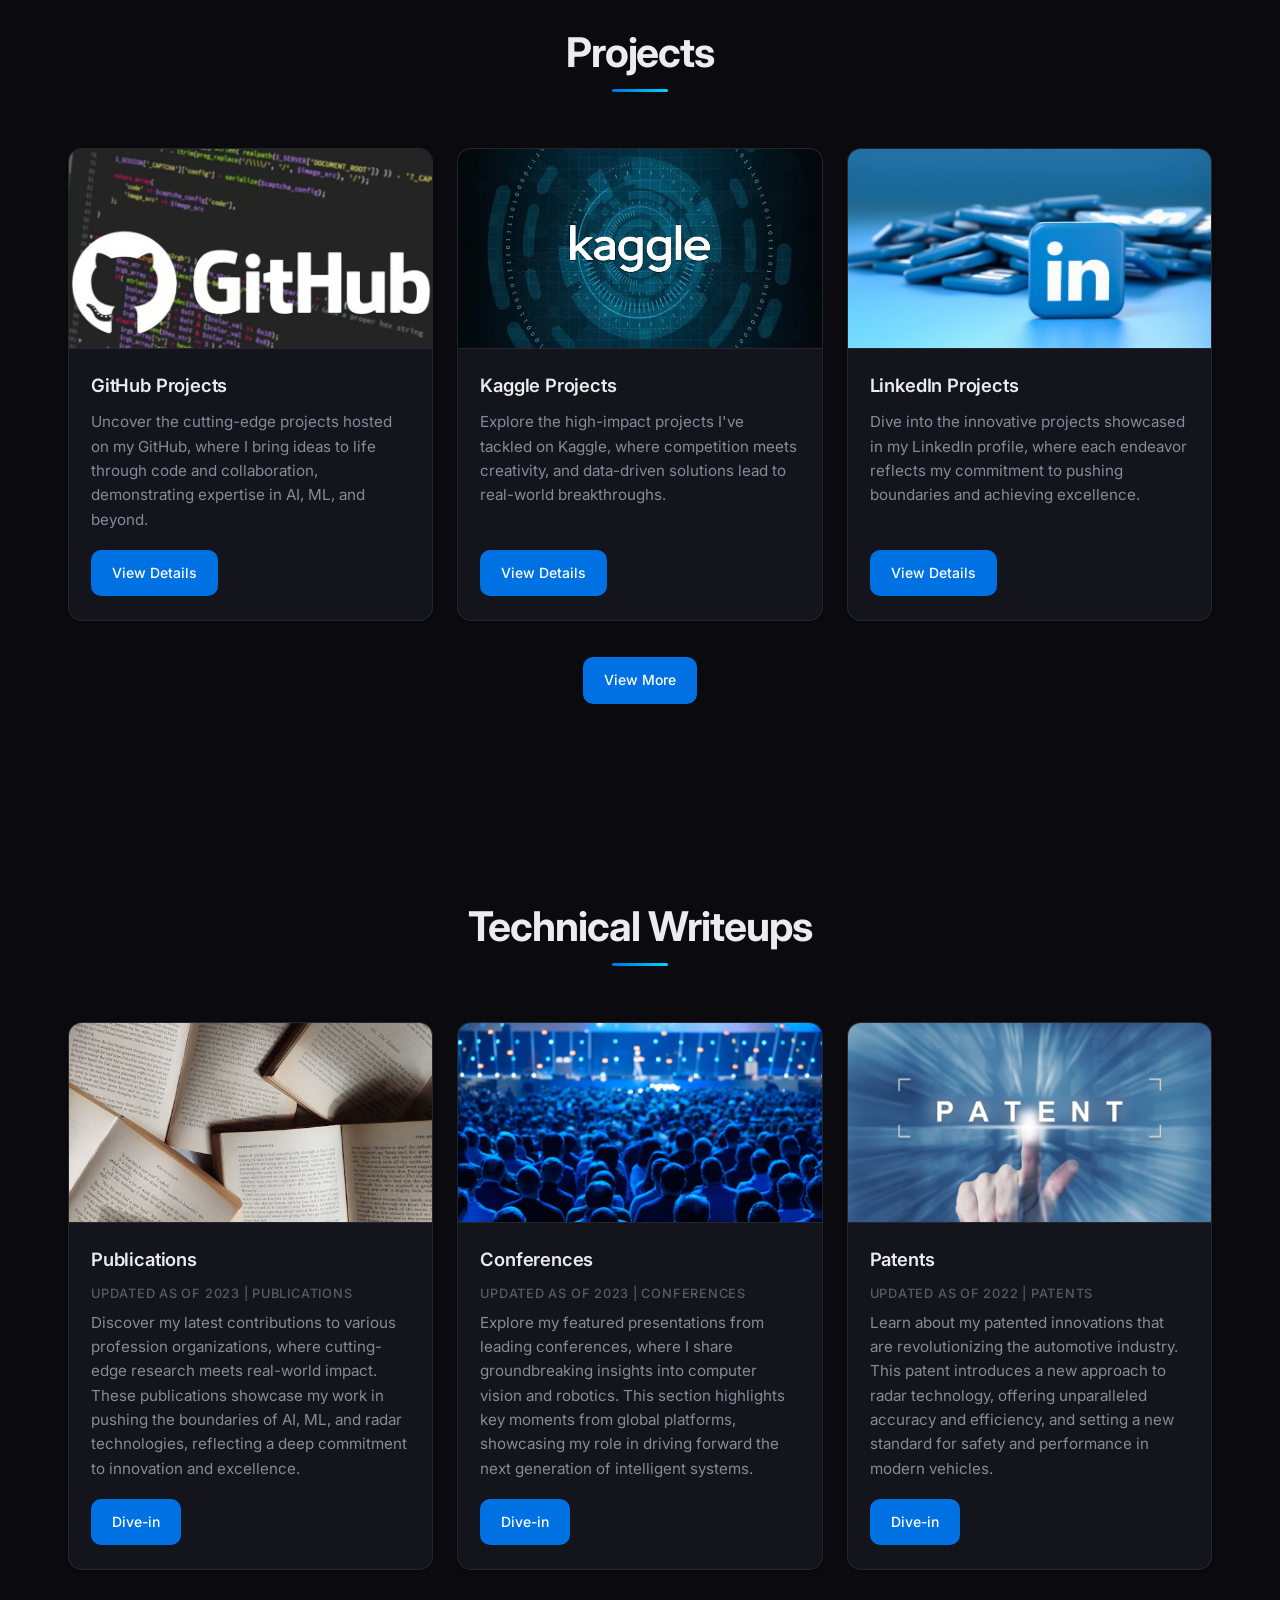
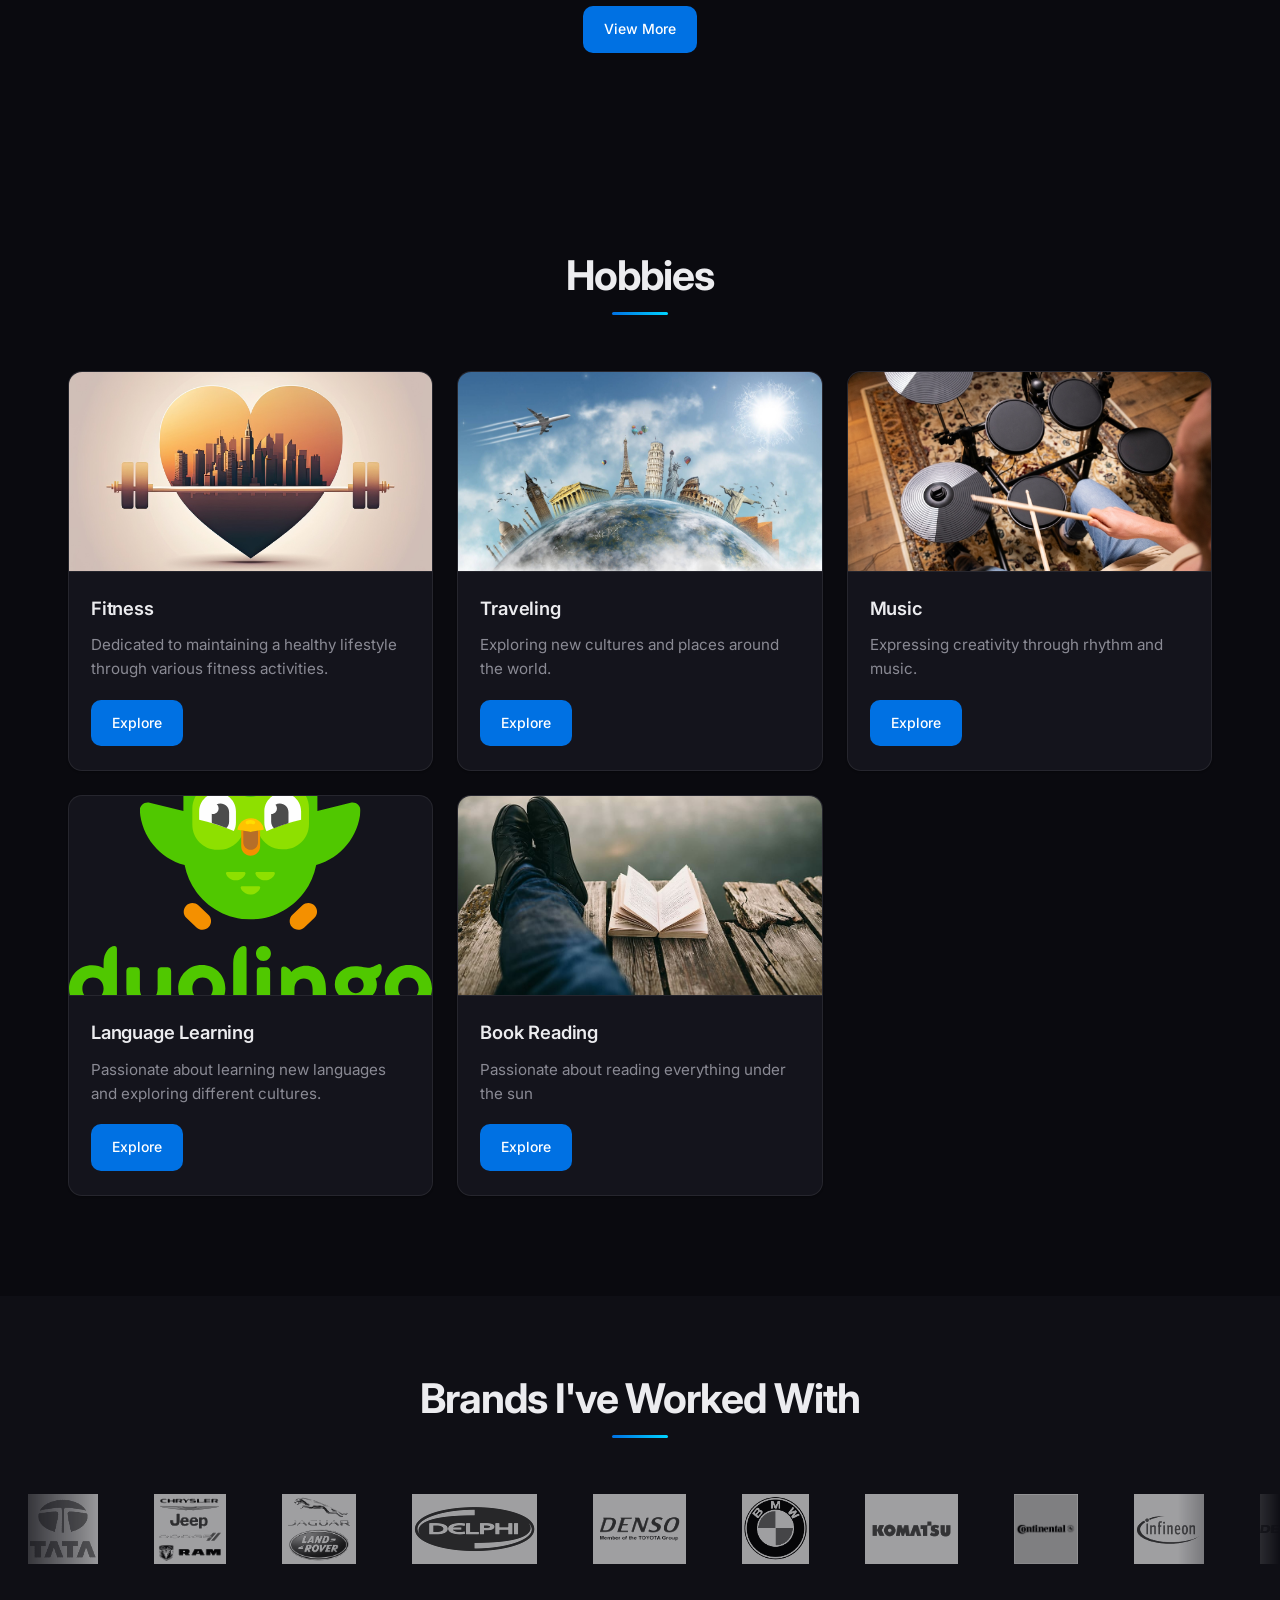
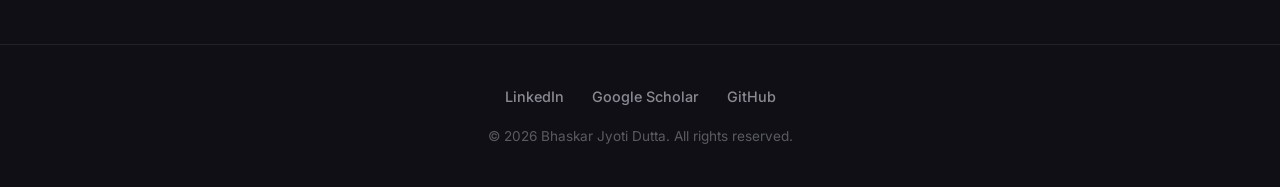
==== commit 831e0326: "Redesign: 2026 hero, glass nav, design tokens, scroll reveals - New hero: asymmetric two-column layo" ====
--- a/index.html
+++ b/index.html
@@ -20,7 +20,7 @@
     <meta name="twitter:image" content="https://www.bhaskarjyotidutta.com/images/bhaskar.jpg">
     <link rel="preconnect" href="https://fonts.googleapis.com">
     <link rel="preconnect" href="https://fonts.gstatic.com" crossorigin>
-    <link href="https://fonts.googleapis.com/css2?family=Poppins:wght@300;400;600&display=swap" rel="stylesheet">
+    <link href="https://fonts.googleapis.com/css2?family=Inter:wght@400;500;600;700&family=Poppins:wght@300;400;600&display=swap" rel="stylesheet">
     <link rel="stylesheet" href="styles.css">
     <script async src="https://www.googletagmanager.com/gtag/js?id=G-SF2FREBMHR"></script>
     <script>
@@ -44,23 +44,37 @@
     </nav>
 
     <header class="hero" id="home">
+        <div class="hero-bg" aria-hidden="true">
+            <div class="hero-grid"></div>
+            <div class="hero-glow"></div>
+        </div>
         <div class="hero-content">
-            <h1>Bhaskar Jyoti Dutta</h1>
-            <p>Empowering Innovation Through AI and Robotics</p>
-            <a href="#biography" class="cta-button">Learn More</a>
-            <a href="https://calendly.com/bhaskarjyotidutta/30min" target="_blank" rel="noopener" class="cta-button">Book a Meeting</a>
-            <a href="https://forms.gle/skQrPGLxE3sVDqSXA" target="_blank" rel="noopener" class="cta-button">Join My Talent Pool</a>
+            <div class="hero-text">
+                <p class="hero-eyebrow"><span class="status-dot"></span>Co-founder &amp; Director at Hertzwell</p>
+                <h1>Bhaskar Jyoti Dutta</h1>
+                <p class="hero-tagline">Robotics + AI researcher and founder. Building intelligent radar perception systems at <strong>Hertzwell</strong> and <strong>RF Foundation Models</strong> for universal wireless intelligence. Interested in <strong>AI safety</strong>, <strong>mutual interpretability</strong>, and what it means for embodied systems to understand themselves.</p>
+                <div class="hero-ctas">
+                    <a href="https://calendly.com/bhaskarjyotidutta/30min" target="_blank" rel="noopener" class="btn btn-primary">Book a meeting</a>
+                    <a href="#biography" class="btn btn-ghost">Learn more</a>
+                    <a href="https://forms.gle/skQrPGLxE3sVDqSXA" target="_blank" rel="noopener" class="btn btn-ghost">Join talent pool</a>
+                </div>
+            </div>
+            <div class="hero-portrait">
+                <div class="portrait-frame">
+                    <img src="images/bhaskar_profile.png" alt="Bhaskar Jyoti Dutta" class="portrait-img" width="400" height="500" onerror="this.onerror=null;this.src='images/bhaskar.jpg';">
+                </div>
+            </div>
         </div>
+        <a href="#biography" class="hero-scroll" aria-label="Scroll to biography"><span></span></a>
     </header>
 
     <main>
         <section class="biography" id="biography">
             <h2 class="section-title">Biography</h2>
             <div class="bio-content">
-                <img src="images/bhaskar.jpg" alt="Bhaskar Jyoti Dutta" class="bio-image" width="150" height="150">
-                <p>Bhaskar Jyoti Dutta is a dynamic leader in the fields of artificial intelligence and robotics, renowned for his innovative contributions to autonomous systems and radar technology. As the Co-founder and CTO of Hertzwell, Bhaskar has successfully led the development of cutting-edge AI solutions, focusing on enhancing object detection and perception through advanced radar signal processing and deep learning algorithms.</p>
-                <p>With a strong educational background, Bhaskar holds a PhD in Artificial Intelligence and a Master's degree in Mechatronics from the National University of Singapore. He combines deep theoretical insight with hands-on experience, having played pivotal roles in organizations like Infinium Robotics, where he was instrumental in delivering groundbreaking projects such as the world's first UAS Autonomous Waiter and the world's first UAS Warehouse Inventory Scanner.</p>
-                <p>Bhaskar's interests extend beyond technology; he is passionate about fitness, music, and content creation. He actively engages in language learning, travelling, swimming, and drumming, and enjoys sharing insights through various social media platforms.</p>
+                <p>Bhaskar Jyoti Dutta is a founder, researcher, and engineer at the intersection of robotics, AI, and perception systems. Co-founder and Director of <strong>Hertzwell</strong>, he leads the development of intelligent millimeter-wave radar systems for autonomous vehicles and border security, combining advanced signal processing with deep learning for real-time object detection and occupancy estimation.</p>
+                <p>His research spans <strong>AI safety</strong>, <strong>mutual interpretability</strong> between systems, and <strong>RF Foundation Models</strong>—universal models trained on raw wireless data for hardware-agnostic perception across radar, WiFi, and sensing domains. He holds a PhD in Artificial Intelligence and a Master's in Mechatronics from the National University of Singapore, and is a published researcher in AI ethics, ASI risk taxonomy, and emergent intelligence.</p>
+                <p>Earlier, Bhaskar contributed to cutting-edge robotics projects at <strong>Infinium Robotics</strong>, including autonomous UAS systems for logistics. Based in Singapore, he is passionate about embodied AI, edge computing, and what it means for perception systems to understand themselves.</p>
             </div>
         </section>
 
--- a/styles.css
+++ b/styles.css
@@ -1,117 +1,385 @@
+/* ---------- Design tokens ---------- */
 :root {
-    --primary-color: #0071e3;
-    --text-color: #ffffff;
-    --background-color: #121212;
-    --secondary-background: #1e1e1e;
-    --hobby-background: #37474f;
-}
+    --bg: #0a0a0f;
+    --bg-soft: #0f0f15;
+    --surface: #14141c;
+    --surface-2: #1c1c26;
+    --border: rgba(255, 255, 255, 0.08);
+    --border-strong: rgba(255, 255, 255, 0.14);
+    --text: #ececef;
+    --text-muted: #8a8a94;
+    --text-dim: #5a5a64;
+    --primary: #0071e3;
+    --primary-hover: #1a8cf5;
+    --accent: #00d4ff;
+    --accent-2: #6366f1;
+    --success: #22c55e;
+    --radius: 14px;
+    --radius-lg: 20px;
+    --max-w: 1200px;
+    --ease: cubic-bezier(0.22, 1, 0.36, 1);
+
+    /* Legacy aliases for unchanged sections */
+    --primary-color: var(--primary);
+    --text-color: var(--text);
+    --background-color: var(--bg);
+    --secondary-background: var(--surface);
+    --hobby-background: var(--surface-2);
+}
+
+* { box-sizing: border-box; }
+
+html { scroll-behavior: smooth; }
 
 body {
-    font-family: 'Poppins', sans-serif;
+    font-family: 'Inter', 'Poppins', -apple-system, BlinkMacSystemFont, 'Segoe UI', sans-serif;
     margin: 0;
     padding: 0;
-    color: var(--text-color);
-    background-color: var(--background-color);
-    transition: background-color 0.3s, color 0.3s;
+    color: var(--text);
+    background: var(--bg);
+    -webkit-font-smoothing: antialiased;
+    -moz-osx-font-smoothing: grayscale;
     line-height: 1.6;
-    font-size: 16px; /* Base font size */
-}
-
-header {
-    background-color: #4CAF50;
-    color: white;
-    padding: 15px;
-    text-align: center;
-}
-
+    font-size: 16px;
+    overflow-x: hidden;
+}
+
+::selection { background: rgba(0, 113, 227, 0.35); color: white; }
+
+/* ---------- Navigation (glass) ---------- */
 .nav {
-    background-color: rgba(0, 0, 0, 0.8);
-    padding: 10px 0; /* Reduced padding for mobile */
     position: fixed;
-    width: 100%;
     top: 0;
-    z-index: 1000;
+    left: 0;
+    right: 0;
+    z-index: 100;
+    background: rgba(10, 10, 15, 0.6);
+    backdrop-filter: saturate(180%) blur(20px);
+    -webkit-backdrop-filter: saturate(180%) blur(20px);
+    border-bottom: 1px solid var(--border);
+    padding: 14px 0;
 }
 
 .nav ul {
-    list-style-type: none;
+    max-width: var(--max-w);
+    margin: 0 auto;
+    padding: 0 28px;
     display: flex;
     justify-content: center;
-    align-items: center; /* Align items vertically */
-    padding: 0;
-    margin: 0;
-    flex-wrap: wrap; /* Allow wrapping on smaller screens */
-}
-
-.nav li {
-    margin: 5px 10px; /* Reduced margin for mobile */
-}
+    align-items: center;
+    flex-wrap: wrap;
+    gap: 6px 28px;
+    list-style: none;
+}
+
+.nav li { margin: 0; }
 
 .nav a,
 .nav button {
-    color: #fff;
+    color: var(--text-muted);
     text-decoration: none;
     font-size: 14px;
-    font-weight: 300;
-    transition: color 0.3s;
-    padding: 10px; /* Increase touch target size */
-    background: none; /* Remove background */
-    border: none; /* Remove border */
-    cursor: pointer; /* Pointer cursor */
-    font-family: 'Poppins', sans-serif; /* Match font */
+    font-weight: 500;
+    letter-spacing: -0.01em;
+    background: none;
+    border: none;
+    cursor: pointer;
+    padding: 6px 4px;
+    font-family: inherit;
+    transition: color 0.2s var(--ease);
 }
 
 .nav a:hover,
-.nav button:hover {
-    color: var(--primary-color);
-}
-
+.nav button:hover { color: var(--text); }
+
+/* ---------- Hero ---------- */
 .hero {
-    height: 100vh;
+    position: relative;
+    min-height: 100vh;
     display: flex;
     align-items: center;
     justify-content: center;
-    text-align: center;
-    background-color: var(--secondary-background);
-    padding: 0 20px; /* Added padding for mobile */
+    padding: 140px 28px 100px;
+    overflow: hidden;
+    background: var(--bg);
+}
+
+.hero-bg {
+    position: absolute;
+    inset: 0;
+    pointer-events: none;
+    z-index: 0;
+}
+
+.hero-grid {
+    position: absolute;
+    inset: 0;
+    background-image:
+        linear-gradient(var(--border) 1px, transparent 1px),
+        linear-gradient(90deg, var(--border) 1px, transparent 1px);
+    background-size: 64px 64px;
+    -webkit-mask-image: radial-gradient(ellipse 80% 60% at 50% 40%, #000 30%, transparent 78%);
+            mask-image: radial-gradient(ellipse 80% 60% at 50% 40%, #000 30%, transparent 78%);
+    opacity: 0.55;
+}
+
+.hero-glow {
+    position: absolute;
+    top: -25%;
+    left: 50%;
+    transform: translateX(-50%);
+    width: min(900px, 95vw);
+    height: 900px;
+    background:
+        radial-gradient(circle at 50% 50%, rgba(0, 212, 255, 0.16), transparent 55%),
+        radial-gradient(circle at 30% 70%, rgba(99, 102, 241, 0.12), transparent 60%);
+    filter: blur(50px);
+    animation: glowPulse 10s ease-in-out infinite;
+}
+
+@keyframes glowPulse {
+    0%, 100% { opacity: 0.7; transform: translateX(-50%) scale(1); }
+    50%      { opacity: 1;   transform: translateX(-50%) scale(1.08); }
 }
 
 .hero-content {
-    max-width: 800px;
+    position: relative;
+    z-index: 1;
+    max-width: var(--max-w);
+    width: 100%;
+    display: grid;
+    grid-template-columns: 1.15fr 1fr;
+    gap: 80px;
+    align-items: center;
+}
+
+.hero-text { text-align: left; }
+
+.hero-eyebrow {
+    display: inline-flex;
+    align-items: center;
+    gap: 10px;
+    padding: 7px 14px;
+    border: 1px solid var(--border);
+    border-radius: 999px;
+    background: rgba(255, 255, 255, 0.025);
+    font-size: 13px;
+    color: var(--text-muted);
+    margin: 0 0 26px;
+    backdrop-filter: blur(10px);
+    -webkit-backdrop-filter: blur(10px);
+}
+
+.status-dot {
+    width: 8px;
+    height: 8px;
+    border-radius: 50%;
+    background: var(--success);
+    box-shadow: 0 0 10px rgba(34, 197, 94, 0.7);
+    animation: pulse 2.4s ease-in-out infinite;
+}
+
+@keyframes pulse {
+    0%, 100% { opacity: 1;   transform: scale(1); }
+    50%      { opacity: 0.5; transform: scale(0.85); }
 }
 
 .hero h1 {
-    font-size: 3rem; /* Adjusted for better scaling */
-    font-weight: 600;
-    margin-bottom: 1rem;
-}
-
-.hero p {
-    font-size: 1.25rem; /* Adjusted for better scaling */
-    margin-bottom: 2rem;
-}
-
+    font-size: clamp(2.5rem, 6vw, 4.75rem);
+    font-weight: 700;
+    line-height: 1.02;
+    letter-spacing: -0.035em;
+    margin: 0 0 22px;
+    background: linear-gradient(135deg, #ffffff 0%, #a8a8b3 100%);
+    -webkit-background-clip: text;
+            background-clip: text;
+    color: transparent;
+}
+
+.hero-tagline {
+    font-size: clamp(1rem, 1.55vw, 1.2rem);
+    color: var(--text-muted);
+    line-height: 1.55;
+    margin: 0 0 38px;
+    max-width: 540px;
+}
+
+.hero-tagline strong {
+    color: var(--text);
+    font-weight: 500;
+}
+
+.hero-ctas {
+    display: flex;
+    gap: 12px;
+    flex-wrap: wrap;
+}
+
+/* ---------- Buttons ---------- */
+.btn {
+    display: inline-flex;
+    align-items: center;
+    gap: 8px;
+    padding: 13px 22px;
+    border-radius: 11px;
+    font-size: 15px;
+    font-weight: 500;
+    text-decoration: none;
+    transition: transform 0.2s var(--ease), background 0.2s var(--ease), box-shadow 0.2s var(--ease), border-color 0.2s var(--ease);
+    border: 1px solid transparent;
+    font-family: inherit;
+    cursor: pointer;
+    white-space: nowrap;
+}
+
+.btn-primary {
+    background: var(--primary);
+    color: #fff;
+    box-shadow:
+        inset 0 1px 0 rgba(255, 255, 255, 0.15),
+        0 1px 2px rgba(0, 0, 0, 0.4),
+        0 0 0 0 rgba(0, 113, 227, 0);
+}
+
+.btn-primary:hover {
+    background: var(--primary-hover);
+    transform: translateY(-1px);
+    box-shadow:
+        inset 0 1px 0 rgba(255, 255, 255, 0.18),
+        0 8px 24px rgba(0, 113, 227, 0.35),
+        0 0 0 4px rgba(0, 113, 227, 0.15);
+}
+
+.btn-ghost {
+    background: rgba(255, 255, 255, 0.02);
+    border-color: var(--border);
+    color: var(--text);
+}
+
+.btn-ghost:hover {
+    background: rgba(255, 255, 255, 0.05);
+    border-color: var(--border-strong);
+    transform: translateY(-1px);
+}
+
+/* Legacy cta-button — modernised */
 .cta-button {
-    background-color: var(--primary-color);
-    color: white;
-    padding: 12px 24px;
-    border-radius: 30px;
+    display: inline-flex;
+    align-items: center;
+    gap: 8px;
+    background: var(--primary);
+    color: #fff;
+    padding: 11px 20px;
+    border-radius: 10px;
     text-decoration: none;
-    font-weight: 400;
-    transition: background-color 0.3s;
-    display: inline-block;
+    font-weight: 500;
+    font-size: 14px;
+    transition: transform 0.2s var(--ease), background 0.2s var(--ease), box-shadow 0.2s var(--ease);
+    border: 1px solid transparent;
 }
 
 .cta-button:hover {
-    background-color: #005bb8;
-}
-
-.section-title {
-    font-size: 2rem; /* Adjusted for better scaling */
-    margin-bottom: 2rem;
-    text-align: center;
-}
-
+    background: var(--primary-hover);
+    transform: translateY(-1px);
+    box-shadow: 0 6px 20px rgba(0, 113, 227, 0.3);
+}
+
+/* ---------- Hero portrait ---------- */
+.hero-portrait {
+    display: flex;
+    justify-content: center;
+    align-items: center;
+}
+
+.portrait-frame {
+    position: relative;
+    border-radius: var(--radius-lg);
+    overflow: hidden;
+    aspect-ratio: 4 / 5;
+    width: 100%;
+    max-width: 380px;
+    isolation: isolate;
+    box-shadow:
+        0 0 0 1px var(--border),
+        0 30px 80px rgba(0, 0, 0, 0.55),
+        0 0 100px rgba(0, 212, 255, 0.08);
+    transform: translateZ(0);
+    transition: transform 0.5s var(--ease), box-shadow 0.5s var(--ease);
+}
+
+.portrait-frame:hover {
+    transform: translateY(-4px) translateZ(0);
+    box-shadow:
+        0 0 0 1px var(--border-strong),
+        0 40px 90px rgba(0, 0, 0, 0.6),
+        0 0 140px rgba(0, 212, 255, 0.16);
+}
+
+.portrait-frame::before {
+    content: '';
+    position: absolute;
+    inset: 0;
+    background: linear-gradient(135deg, transparent 55%, rgba(0, 212, 255, 0.1));
+    z-index: 1;
+    pointer-events: none;
+}
+
+.portrait-frame::after {
+    content: '';
+    position: absolute;
+    inset: -1px;
+    border-radius: inherit;
+    padding: 1px;
+    background: linear-gradient(135deg, rgba(0, 212, 255, 0.5), transparent 40%, rgba(99, 102, 241, 0.4));
+    -webkit-mask: linear-gradient(#000 0 0) content-box, linear-gradient(#000 0 0);
+            mask: linear-gradient(#000 0 0) content-box, linear-gradient(#000 0 0);
+    -webkit-mask-composite: xor;
+            mask-composite: exclude;
+    pointer-events: none;
+    opacity: 0.7;
+}
+
+.portrait-img {
+    width: 100%;
+    height: 100%;
+    object-fit: cover;
+    display: block;
+    filter: contrast(1.05);
+}
+
+/* ---------- Hero scroll cue ---------- */
+.hero-scroll {
+    position: absolute;
+    bottom: 28px;
+    left: 50%;
+    transform: translateX(-50%);
+    width: 26px;
+    height: 42px;
+    border: 1.5px solid var(--border-strong);
+    border-radius: 14px;
+    z-index: 2;
+    text-decoration: none;
+    transition: border-color 0.2s var(--ease);
+}
+
+.hero-scroll:hover { border-color: var(--accent); }
+
+.hero-scroll span {
+    display: block;
+    width: 3px;
+    height: 7px;
+    background: var(--text-muted);
+    border-radius: 2px;
+    margin: 8px auto 0;
+    animation: scrollHint 1.8s ease-in-out infinite;
+}
+
+@keyframes scrollHint {
+    0%, 20% { transform: translateY(0); opacity: 1; }
+    80%, 100% { transform: translateY(14px); opacity: 0; }
+}
+
+/* ---------- Sections ---------- */
 .biography,
 .projects,
 .blogs,
@@ -119,41 +387,73 @@
 .hobbies,
 .call-for-speakers,
 .call-for-papers {
-    padding: 80px 20px; /* Reduced padding for mobile */
-}
-
+    padding: 100px 28px;
+    max-width: var(--max-w);
+    margin: 0 auto;
+}
+
+.section-title {
+    font-size: clamp(1.85rem, 3.2vw, 2.6rem);
+    font-weight: 700;
+    letter-spacing: -0.025em;
+    line-height: 1.1;
+    text-align: center;
+    margin: 0 0 56px;
+    position: relative;
+    color: var(--text);
+}
+
+.section-title::after {
+    content: '';
+    display: block;
+    width: 56px;
+    height: 3px;
+    background: linear-gradient(90deg, var(--primary), var(--accent));
+    margin: 14px auto 0;
+    border-radius: 3px;
+}
+
+/* ---------- Biography ---------- */
 .bio-content {
-    max-width: 800px;
+    max-width: 760px;
     margin: 0 auto;
     text-align: left;
-}
+    color: var(--text-muted);
+    font-size: 1.05rem;
+}
+
+.bio-content p { margin: 0 0 1.1rem; }
 
 .bio-image {
-    float: none; /* Reset float for mobile */
-    margin: 0 auto 20px;
+    float: none;
+    margin: 0 auto 28px;
     display: block;
     border-radius: 50%;
-    width: 150px; /* Adjusted for mobile */
-    height: 150px; /* Adjusted for mobile */
+    width: 160px;
+    height: 160px;
     object-fit: cover;
-}
-
+    box-shadow: 0 0 0 1px var(--border), 0 20px 50px rgba(0, 0, 0, 0.4);
+    filter: contrast(1.05);
+}
+
+/* ---------- Cards (projects / blogs / hobbies) ---------- */
 .projects-grid,
 .blog-grid,
 .hobbies-grid {
     display: grid;
-    grid-template-columns: repeat(auto-fit, minmax(250px, 1fr));
-    gap: 20px;
+    grid-template-columns: repeat(auto-fit, minmax(280px, 1fr));
+    gap: 24px;
 }
 
 .projects-item,
 .blog-post,
 .hobby-item {
-    background: var(--secondary-background);
-    border-radius: 10px;
+    background: var(--surface);
+    border: 1px solid var(--border);
+    border-radius: var(--radius);
     overflow: hidden;
-    box-shadow: 0 2px 5px rgba(0, 0, 0, 0.1);
-    transition: transform 0.3s;
+    box-shadow: 0 1px 2px rgba(0, 0, 0, 0.3);
+    transition: transform 0.35s var(--ease), border-color 0.35s var(--ease), box-shadow 0.35s var(--ease);
     display: flex;
     flex-direction: column;
 }
@@ -161,7 +461,11 @@
 .projects-item:hover,
 .blog-post:hover,
 .hobby-item:hover {
-    transform: translateY(-5px);
+    transform: translateY(-4px);
+    border-color: rgba(0, 212, 255, 0.28);
+    box-shadow:
+        0 24px 60px rgba(0, 0, 0, 0.45),
+        0 0 80px rgba(0, 212, 255, 0.06);
 }
 
 .projects-item-image,
@@ -169,12 +473,13 @@
     width: 100%;
     height: 200px;
     object-fit: cover;
+    border-bottom: 1px solid var(--border);
 }
 
 .projects-item-content,
 .blog-post-content,
 .hobby-item-content {
-    padding: 20px;
+    padding: 22px 22px 24px;
     flex-grow: 1;
     display: flex;
     flex-direction: column;
@@ -183,15 +488,29 @@
 .projects-item h3,
 .blog-post h3,
 .hobby-item h3 {
-    margin-top: 0;
-    font-size: 1.2rem;
+    margin: 0 0 10px;
+    font-size: 1.15rem;
+    font-weight: 600;
+    letter-spacing: -0.01em;
+    color: var(--text);
 }
 
 .projects-item p,
 .blog-post p,
 .hobby-item p {
     flex-grow: 1;
-    margin-bottom: 15px;
+    margin: 0 0 18px;
+    color: var(--text-muted);
+    font-size: 0.95rem;
+}
+
+.post-meta {
+    color: var(--text-dim) !important;
+    font-size: 0.8rem !important;
+    text-transform: uppercase;
+    letter-spacing: 0.06em;
+    font-weight: 500;
+    margin-bottom: 6px !important;
 }
 
 .projects-item .cta-button,
@@ -201,69 +520,49 @@
 }
 
 .hobby-item {
-    background: var(--hobby-background);
-    height: auto;
-    padding: 20px;
-    display: flex;
-    flex-direction: column;
-    justify-content: flex-start;
-    color: var(--text-color);
-    background-size: cover;
-    background-position: center;
-    position: relative;
-}
-
-.hobby-item::before {
-    content: '';
-    position: absolute;
-    top: 0;
-    left: 0;
-    right: 0;
-    bottom: 0;
-    background: rgba(0, 0, 0, 0);
-    border-radius: 10px;
-    z-index: 1;
+    background: var(--surface-2);
+    color: var(--text);
 }
 
 .hobby-item h3,
 .hobby-item p,
-.hobby-item .cta-button {
-    position: relative;
-    z-index: 2;
-}
+.hobby-item .cta-button { position: relative; z-index: 2; }
 
 .center-button {
     text-align: center;
-    margin-top: 30px;
-}
-
-/* Timeline styles */
+    margin-top: 36px;
+}
+
+/* ---------- Timeline ---------- */
 .timeline {
-    background-color: var(--secondary-background);
-    padding: 50px 0;
+    background-color: var(--bg-soft);
+    padding: 80px 24px;
+    max-width: none;
+    margin: 0;
+    position: relative;
 }
 
 .timeline-container {
     position: relative;
-    max-width: 1200px;
+    max-width: 1100px;
     margin: 0 auto;
 }
 
 .timeline-container::after {
     content: '';
     position: absolute;
-    width: 6px;
-    background-color: var(--primary-color);
+    width: 2px;
+    background: linear-gradient(180deg, var(--primary), var(--accent), transparent);
     top: 0;
     bottom: 0;
     left: 50%;
-    margin-left: -3px;
+    margin-left: -1px;
+    opacity: 0.5;
 }
 
 .timeline-item {
-    padding: 10px 40px;
+    padding: 14px 40px;
     position: relative;
-    background-color: inherit;
     width: 50%;
     box-sizing: border-box;
 }
@@ -271,192 +570,64 @@
 .timeline-item::after {
     content: '';
     position: absolute;
-    width: 25px;
-    height: 25px;
-    right: -17px;
-    background-color: var(--background-color);
-    border: 4px solid var(--primary-color);
-    top: 15px;
+    width: 14px;
+    height: 14px;
+    right: -8px;
+    background: var(--bg);
+    border: 2px solid var(--accent);
+    box-shadow: 0 0 12px rgba(0, 212, 255, 0.5);
+    top: 24px;
     border-radius: 50%;
     z-index: 1;
 }
 
-.timeline-item:nth-child(even) {
-    left: 50%;
-}
-
-.timeline-item:nth-child(odd) {
-    left: 0;
-}
-
-.timeline-item:nth-child(even)::after {
-    left: -16px;
-}
+.timeline-item:nth-child(even) { left: 50%; }
+.timeline-item:nth-child(odd) { left: 0; }
+.timeline-item:nth-child(even)::after { left: -7px; }
 
 .timeline-content {
-    padding: 20px 30px;
-    background-color: var(--background-color);
-    position: relative;
-    border-radius: 6px;
-    box-shadow: 0 2px 5px rgba(0, 0, 0, 0.1);
+    padding: 18px 22px;
+    background: var(--surface);
+    border: 1px solid var(--border);
+    border-radius: 12px;
+    transition: border-color 0.3s var(--ease), transform 0.3s var(--ease);
+}
+
+.timeline-content:hover {
+    border-color: var(--border-strong);
+    transform: translateY(-2px);
 }
 
 .timeline-content h3 {
-    color: var(--primary-color);
-    margin-bottom: 5px;
+    color: var(--accent);
+    margin: 0 0 6px;
+    font-size: 0.85rem;
+    font-weight: 600;
+    text-transform: uppercase;
+    letter-spacing: 0.05em;
 }
 
 .timeline-content h4 {
-    margin-top: 0;
-    margin-bottom: 10px;
-}
-
-footer {
+    margin: 0 0 8px;
+    font-size: 1.05rem;
+    font-weight: 600;
+    color: var(--text);
+}
+
+.timeline-content p {
+    margin: 0;
+    color: var(--text-muted);
+    font-size: 0.92rem;
+}
+
+/* ---------- Brands marquee ---------- */
+.brands-section {
+    background: var(--bg-soft);
+    padding: 80px 0;
     text-align: center;
-    padding: 24px 20px;
-    background-color: var(--secondary-background);
-}
-
-.social-links {
-    display: flex;
-    gap: 28px;
-    justify-content: center;
-    flex-wrap: wrap;
-    margin-bottom: 14px;
-}
-
-.social-links a {
-    color: var(--text-color);
-    text-decoration: none;
-    font-size: 0.95rem;
-    font-weight: 400;
-    transition: color 0.2s;
-}
-
-.social-links a:hover {
-    color: var(--primary-color);
-}
-
-/* Media Queries for Responsive Design */
-@media (max-width: 768px) {
-    body {
-        font-size: 14px; /* Slightly smaller base font size for mobile */
-    }
-
-    .nav {
-        padding: 10px 0; /* Adjusted padding */
-    }
-
-    .nav ul {
-        flex-direction: column;
-        align-items: center;
-    }
-
-    .nav li {
-        margin: 5px 0;
-    }
-
-    .hero h1 {
-        font-size: 2.5rem; /* Adjusted for better scaling */
-    }
-
-    .hero p {
-        font-size: 1rem; /* Adjusted for better scaling */
-    }
-
-    .section-title {
-        font-size: 1.8rem; /* Adjusted for better scaling */
-    }
-
-    .bio-image {
-        margin: 0 auto 20px; /* Centered image */
-        width: 150px; /* Adjusted for mobile */
-        height: 150px; /* Adjusted for mobile */
-    }
-
-    .projects-grid,
-    .blog-grid,
-    .hobbies-grid {
-        grid-template-columns: 1fr; /* Single column for mobile */
-    }
-
-    .timeline-container::after {
-        left: 31px; /* Adjusted for mobile */
-    }
-
-    .timeline-item {
-        width: 100%; /* Full width for mobile */
-        padding-left: 20px; /* Adjusted padding */
-        padding-right: 20px; /* Adjusted padding */
-        left: 0; /* Reset left positioning */
-    }
-
-    .timeline-item::after {
-        left: 15px; /* Adjusted dot position */
-    }
-
-    .timeline-item:nth-child(even)::after {
-        left: 15px; /* Adjusted dot position for even items */
-    }
-
-    .timeline-content {
-        padding: 15px 20px; /* Adjusted padding */
-    }
-
-    .cta-button {
-        display: block;
-        text-align: center;
-        margin-top: 10px;
-    }
-}
-
-@media (max-width: 480px) {
-    .hero h1 {
-        font-size: 1.8rem; /* Adjusted for smaller screens */
-    }
-
-    .hero p {
-        font-size: 0.9rem; /* Adjusted for smaller screens */
-    }
-
-    .section-title {
-        font-size: 1.5rem; /* Adjusted for smaller screens */
-    }
-
-    .biography,
-    .projects,
-    .blogs,
-    .timeline,
-    .hobbies,
-    .call-for-speakers,
-    .call-for-papers {
-        padding: 50px 10px; /* Reduced padding for very small screens */
-    }
-
-    .timeline-container::after {
-        left: 21px; /* Adjusted for mobile */
-    }
-
-    .timeline-item {
-        padding-left: 10px; /* Further reduced padding */
-        padding-right: 10px; /* Further reduced padding */
-    }
-
-    .timeline-item::after {
-        left: 5px; /* Adjusted dot position */
-    }
-
-    .timeline-item:nth-child(even)::after {
-        left: 5px; /* Adjusted dot position for even items */
-    }
-}
-
-/* Brands Section Styles */
-.brands-section {
-    background-color: var(--secondary-background);
-    padding: 50px 20px;
-    text-align: center;
-}
+}
+
+.brands-section .section-title { padding: 0 24px; }
 
 .brands-marquee {
     overflow: hidden;
@@ -481,18 +652,18 @@
 }
 
 .brand-logo {
-    height: 80px;
+    height: 70px;
     width: auto;
-    max-width: 160px;
+    max-width: 150px;
     object-fit: contain;
     margin: 0 28px;
-    filter: grayscale(0.4);
-    opacity: 0.85;
-    transition: filter 0.3s, opacity 0.3s;
+    filter: grayscale(1) brightness(1.2);
+    opacity: 0.6;
+    transition: filter 0.3s var(--ease), opacity 0.3s var(--ease);
 }
 
 .brand-logo:hover {
-    filter: none;
+    filter: grayscale(0);
     opacity: 1;
 }
 
@@ -501,6 +672,103 @@
     to   { transform: translateX(-50%); }
 }
 
+/* ---------- Footer ---------- */
+footer {
+    text-align: center;
+    padding: 40px 24px;
+    background: var(--bg-soft);
+    border-top: 1px solid var(--border);
+}
+
+footer p {
+    color: var(--text-dim);
+    font-size: 0.85rem;
+    margin: 0;
+}
+
+.social-links {
+    display: flex;
+    gap: 28px;
+    justify-content: center;
+    flex-wrap: wrap;
+    margin-bottom: 18px;
+}
+
+.social-links a {
+    color: var(--text-muted);
+    text-decoration: none;
+    font-size: 0.9rem;
+    font-weight: 500;
+    transition: color 0.2s var(--ease);
+}
+
+.social-links a:hover { color: var(--text); }
+
+/* ---------- Scroll reveal ---------- */
+.reveal {
+    opacity: 0;
+    transform: translateY(24px);
+    transition: opacity 0.8s var(--ease), transform 0.8s var(--ease);
+    will-change: transform, opacity;
+}
+
+.reveal.visible {
+    opacity: 1;
+    transform: translateY(0);
+}
+
+/* ---------- Responsive ---------- */
+@media (max-width: 900px) {
+    .hero { padding: 130px 22px 80px; }
+    .hero-content {
+        grid-template-columns: 1fr;
+        gap: 48px;
+        text-align: center;
+    }
+    .hero-text { text-align: center; }
+    .hero-eyebrow { margin-left: auto; margin-right: auto; }
+    .hero-tagline { margin-left: auto; margin-right: auto; }
+    .hero-ctas { justify-content: center; }
+    .hero-portrait { order: -1; }
+    .portrait-frame { max-width: 280px; }
+    .timeline-container::after { left: 28px; }
+    .timeline-item {
+        width: 100%;
+        padding-left: 60px;
+        padding-right: 18px;
+        left: 0 !important;
+    }
+    .timeline-item::after { left: 22px !important; right: auto; }
+}
+
+@media (max-width: 768px) {
+    body { font-size: 15px; }
+    .nav { padding: 12px 0; }
+    .nav ul { gap: 4px 18px; padding: 0 18px; }
+    .nav a, .nav button { font-size: 13px; }
+    .biography, .projects, .blogs, .hobbies { padding: 80px 22px; }
+    .timeline { padding: 70px 18px; }
+    .projects-grid, .blog-grid, .hobbies-grid { grid-template-columns: 1fr; }
+    .bio-image { width: 140px; height: 140px; }
+    .brand-logo { height: 56px; margin: 0 22px; }
+}
+
+@media (max-width: 480px) {
+    .hero { padding: 110px 18px 70px; }
+    .hero-eyebrow { font-size: 12px; padding: 6px 12px; }
+    .hero-tagline { font-size: 0.95rem; }
+    .btn { padding: 11px 18px; font-size: 14px; }
+    .biography, .projects, .blogs, .hobbies { padding: 60px 16px; }
+    .section-title { margin-bottom: 40px; }
+    .timeline-content { padding: 16px 18px; }
+    .portrait-frame { max-width: 220px; }
+}
+
 @media (prefers-reduced-motion: reduce) {
-    .brands-track { animation: none; }
-}
+    .brands-track,
+    .hero-glow,
+    .status-dot,
+    .hero-scroll span { animation: none !important; }
+    .reveal { opacity: 1; transform: none; transition: none; }
+    html { scroll-behavior: auto; }
+}
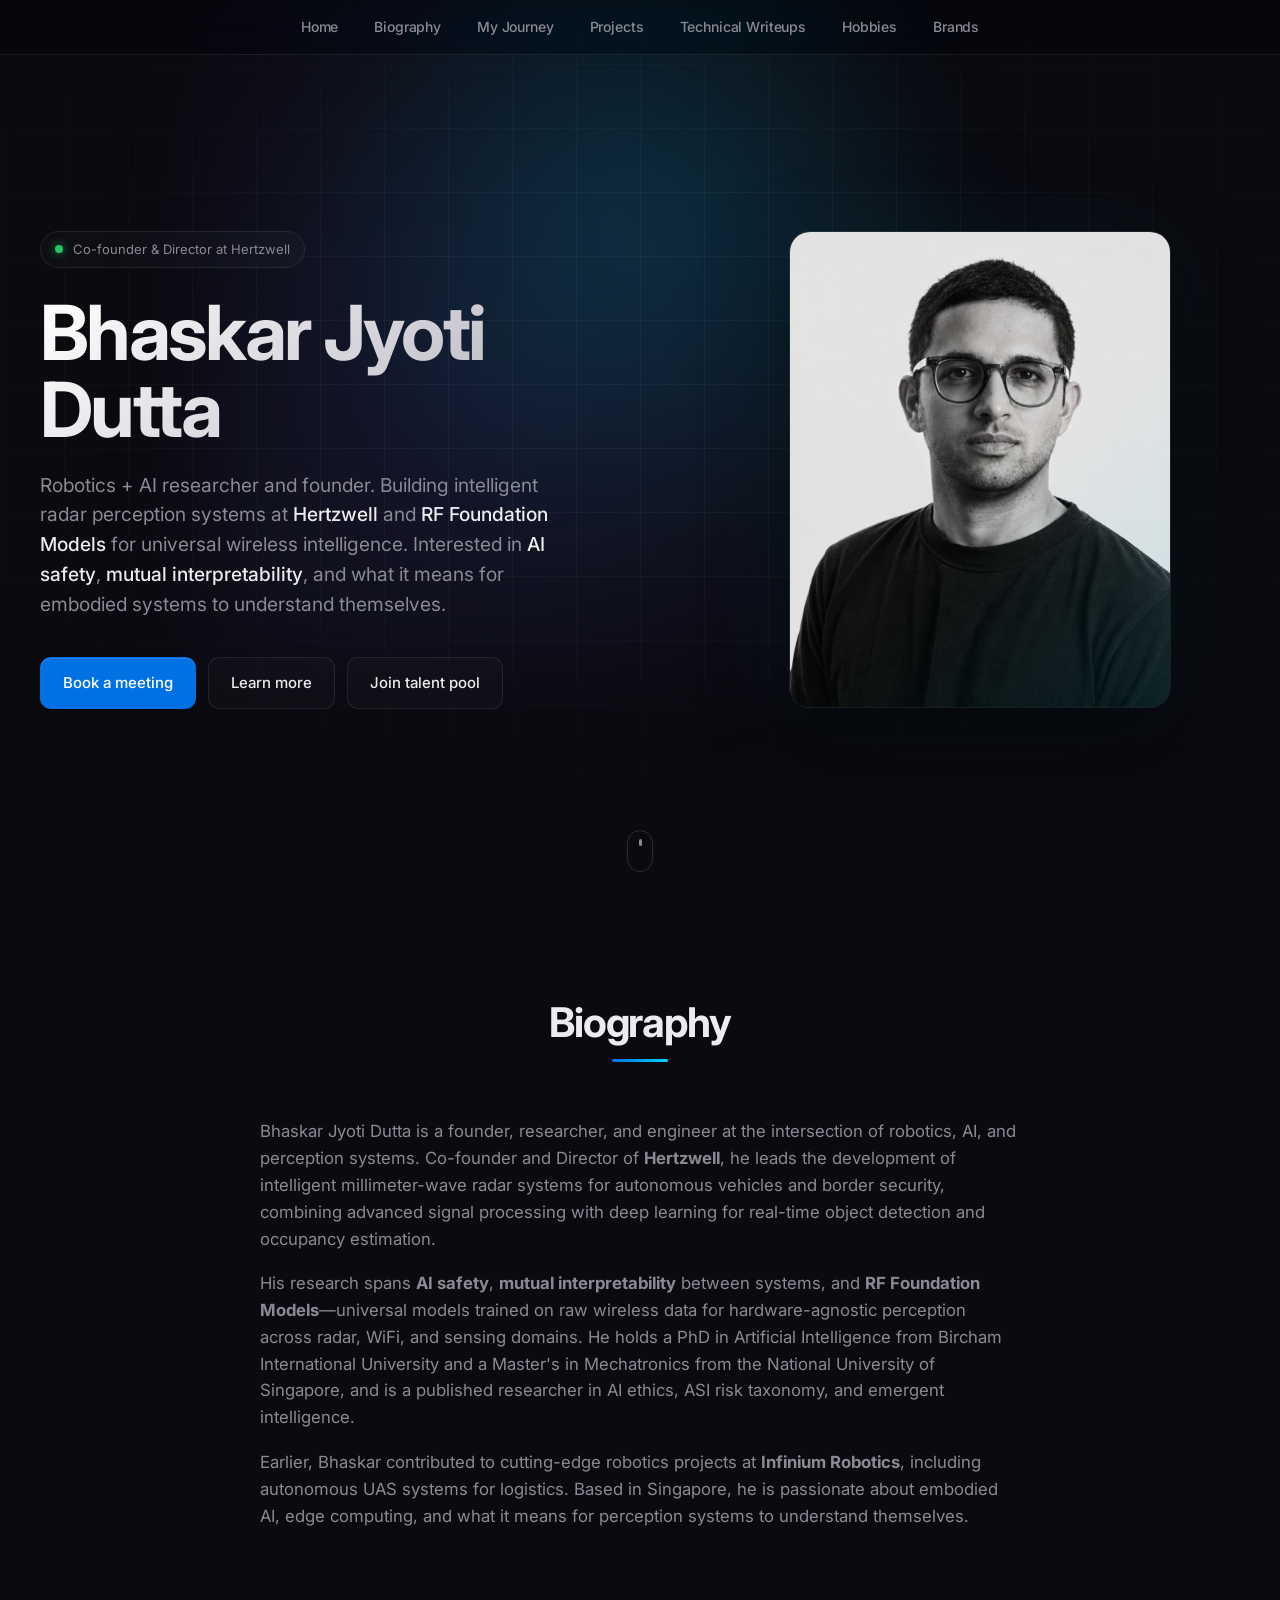
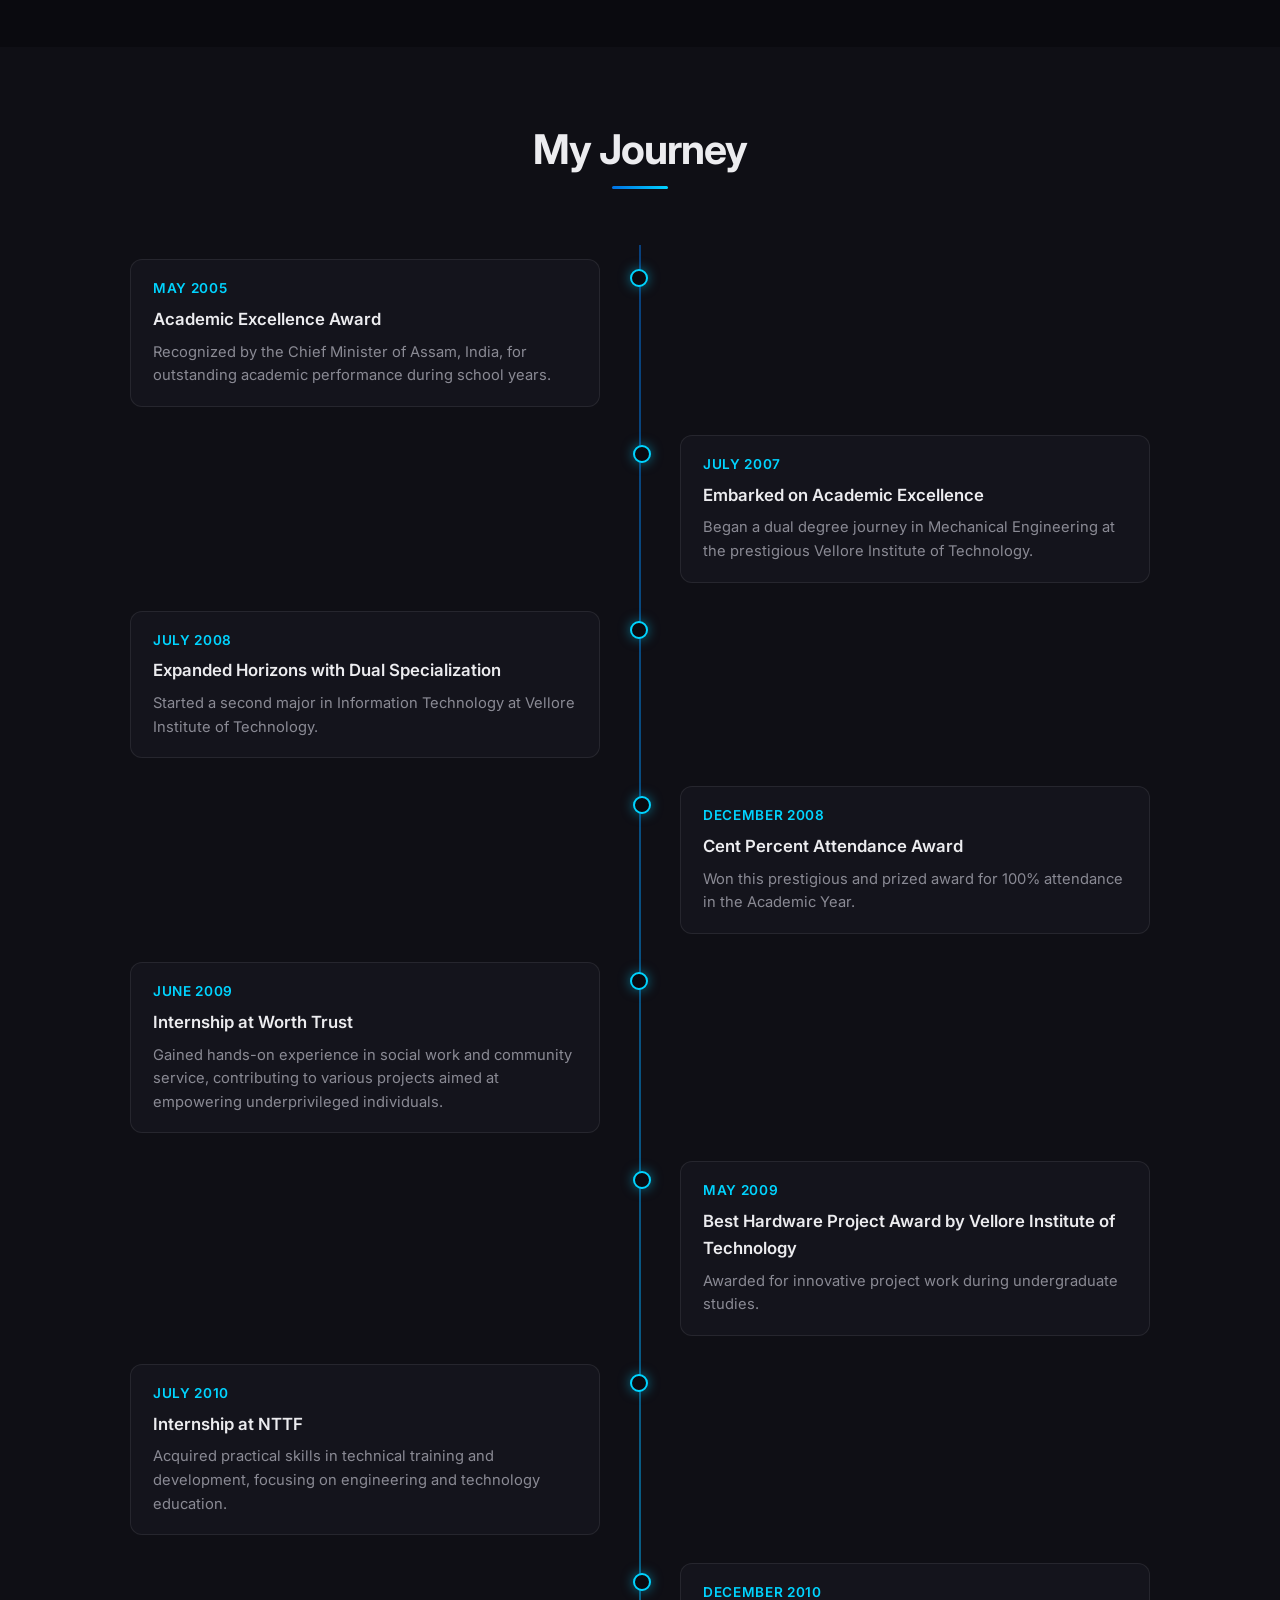
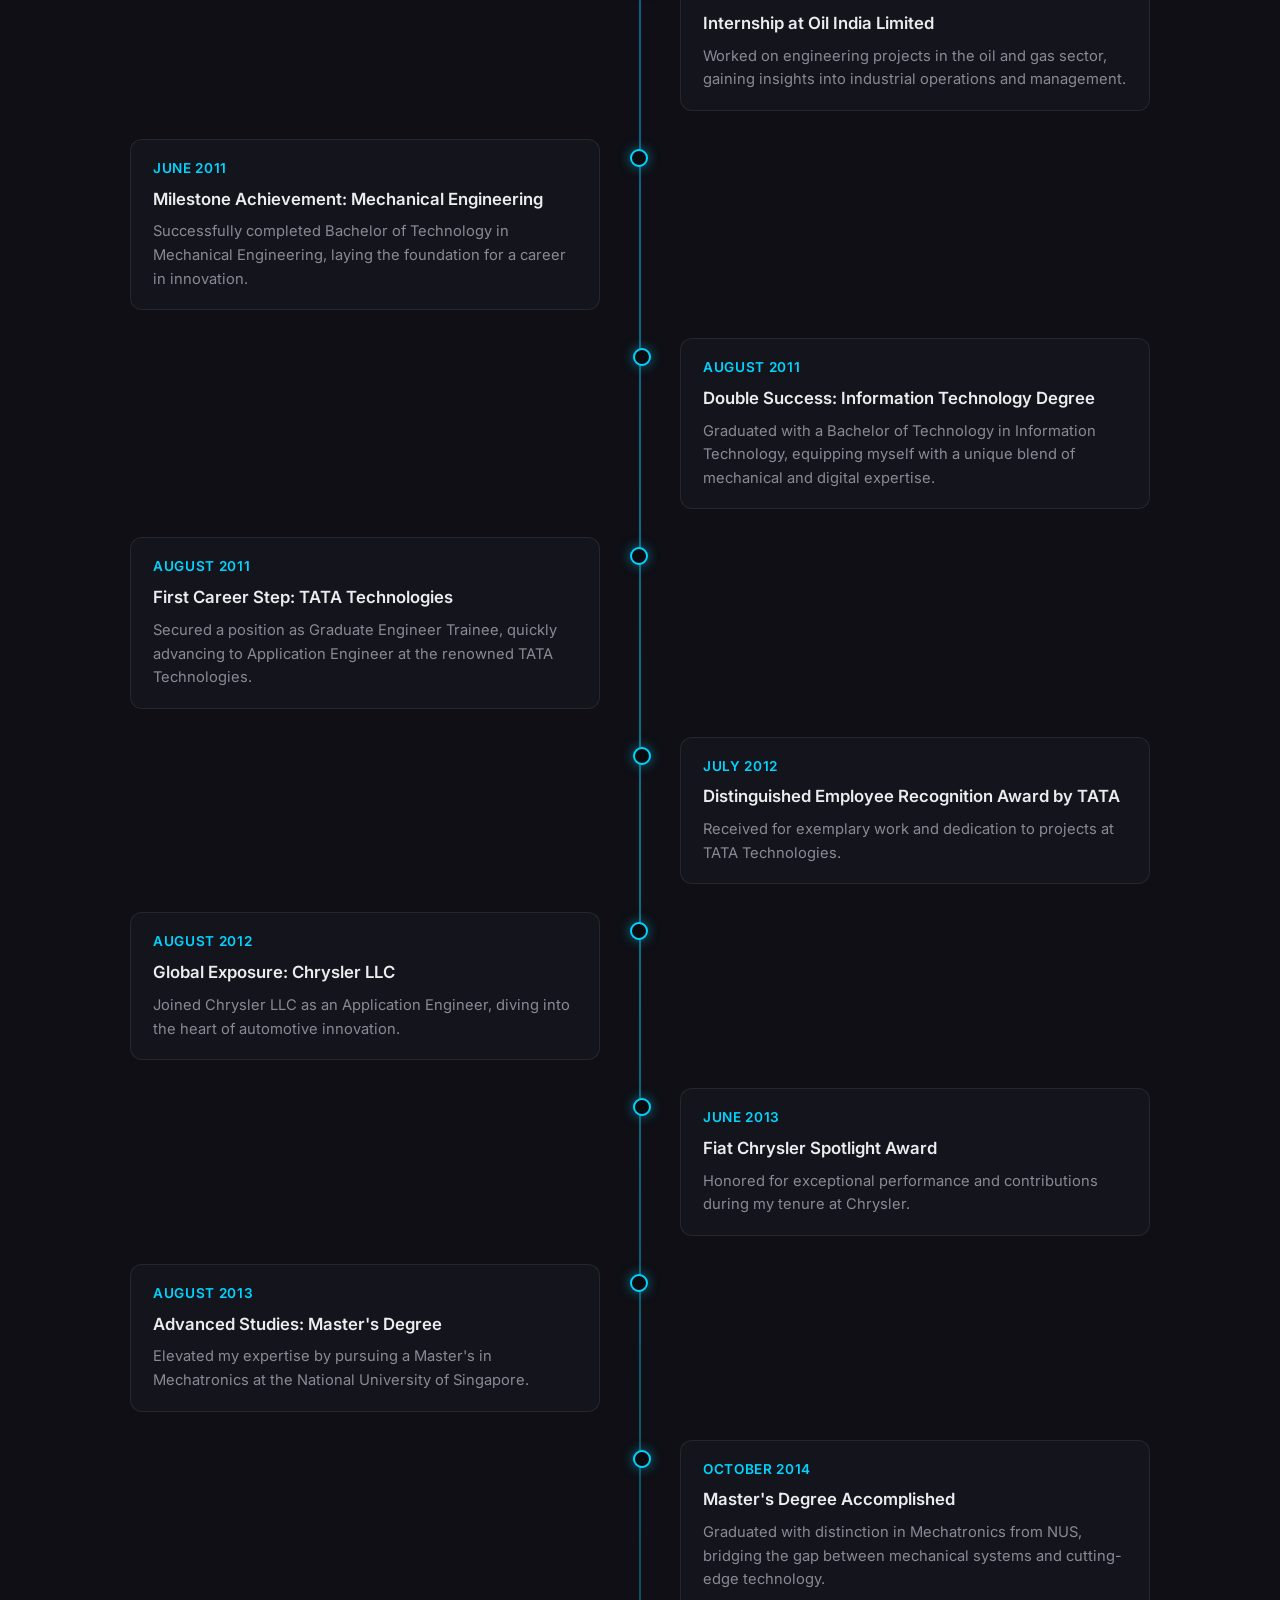
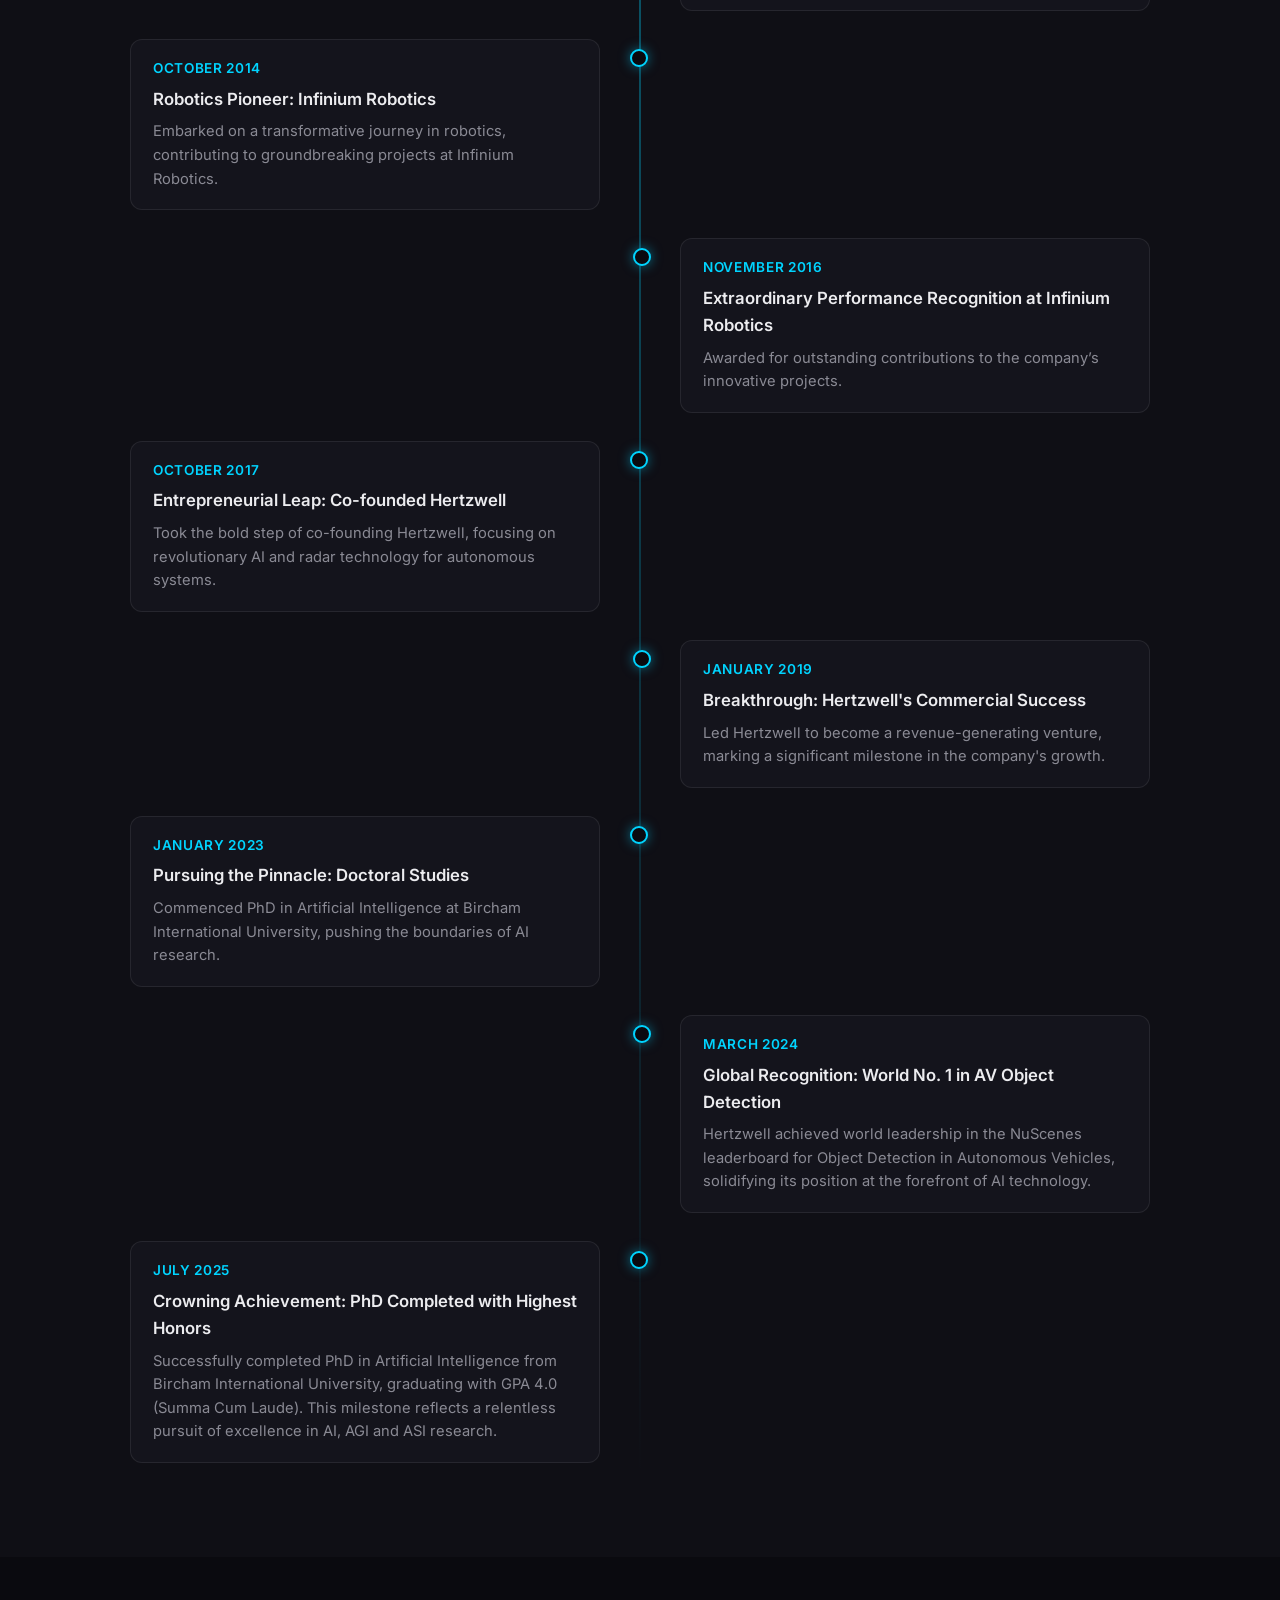
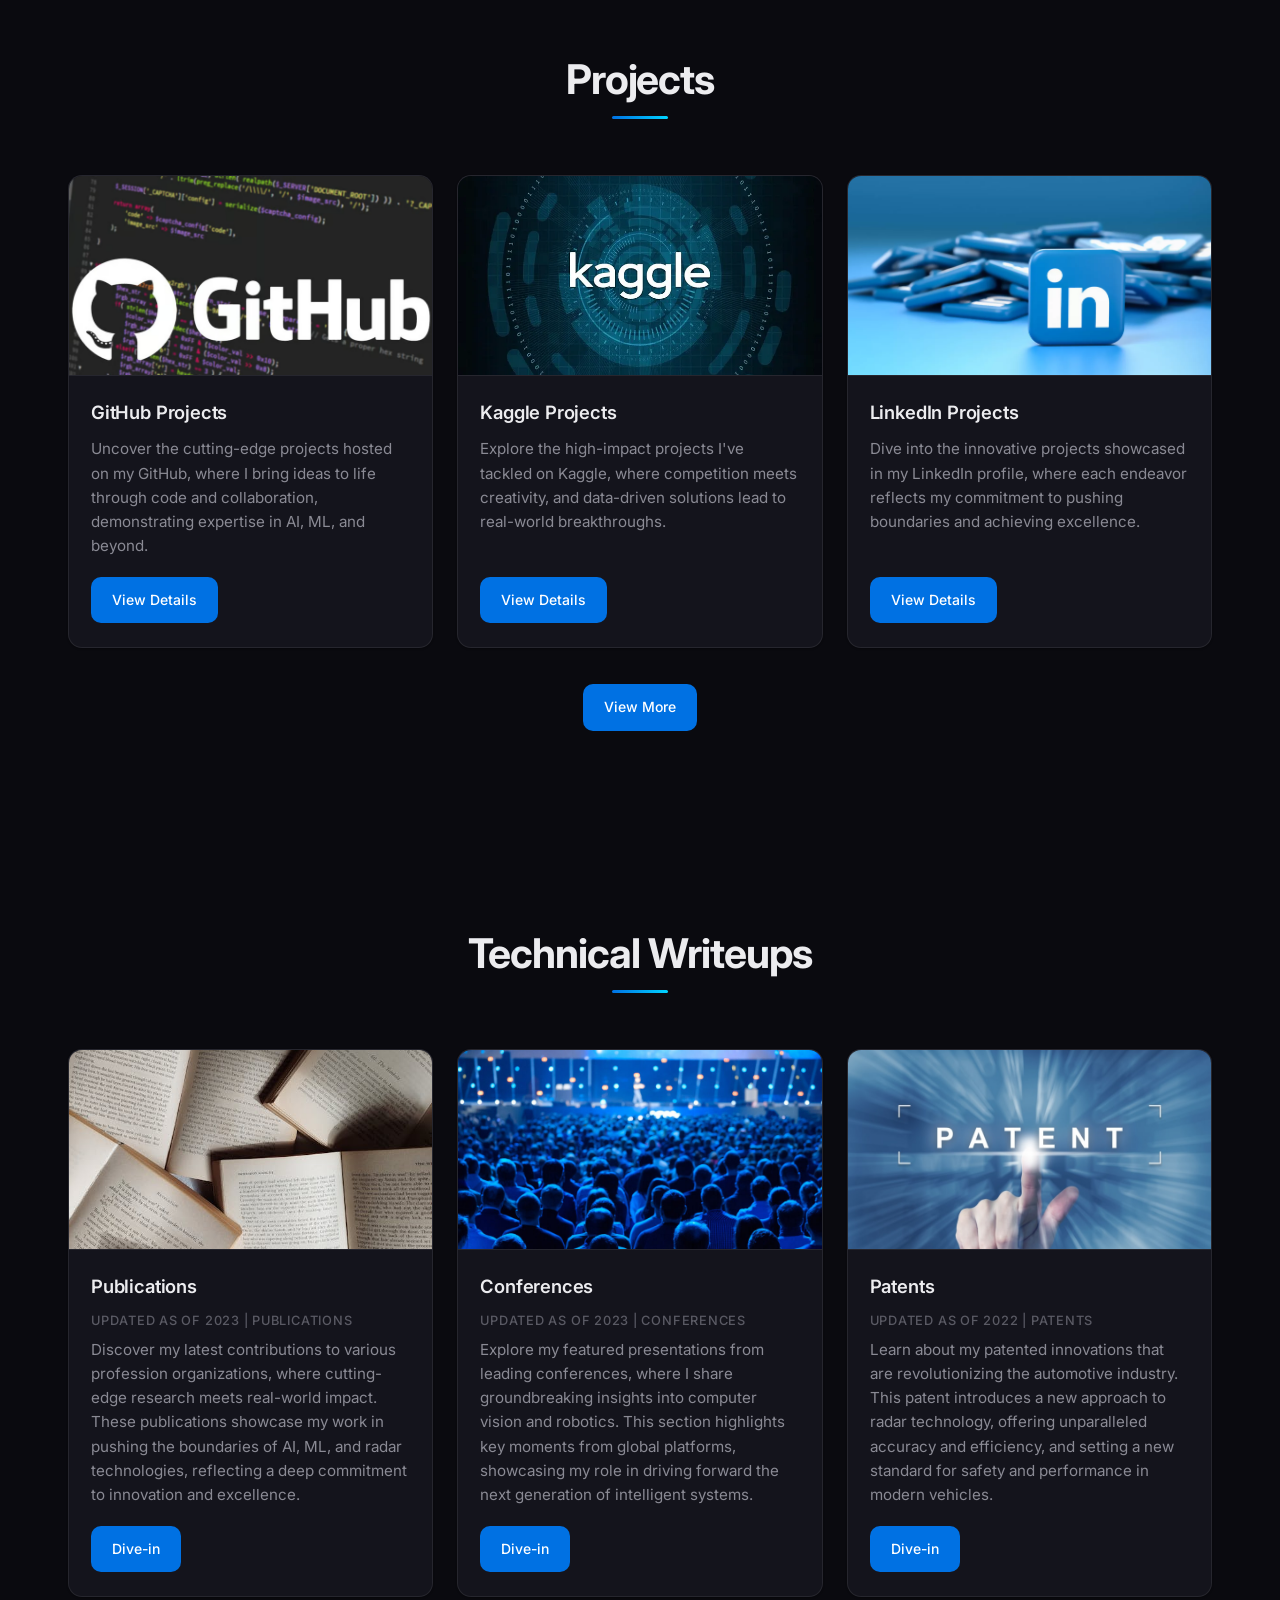
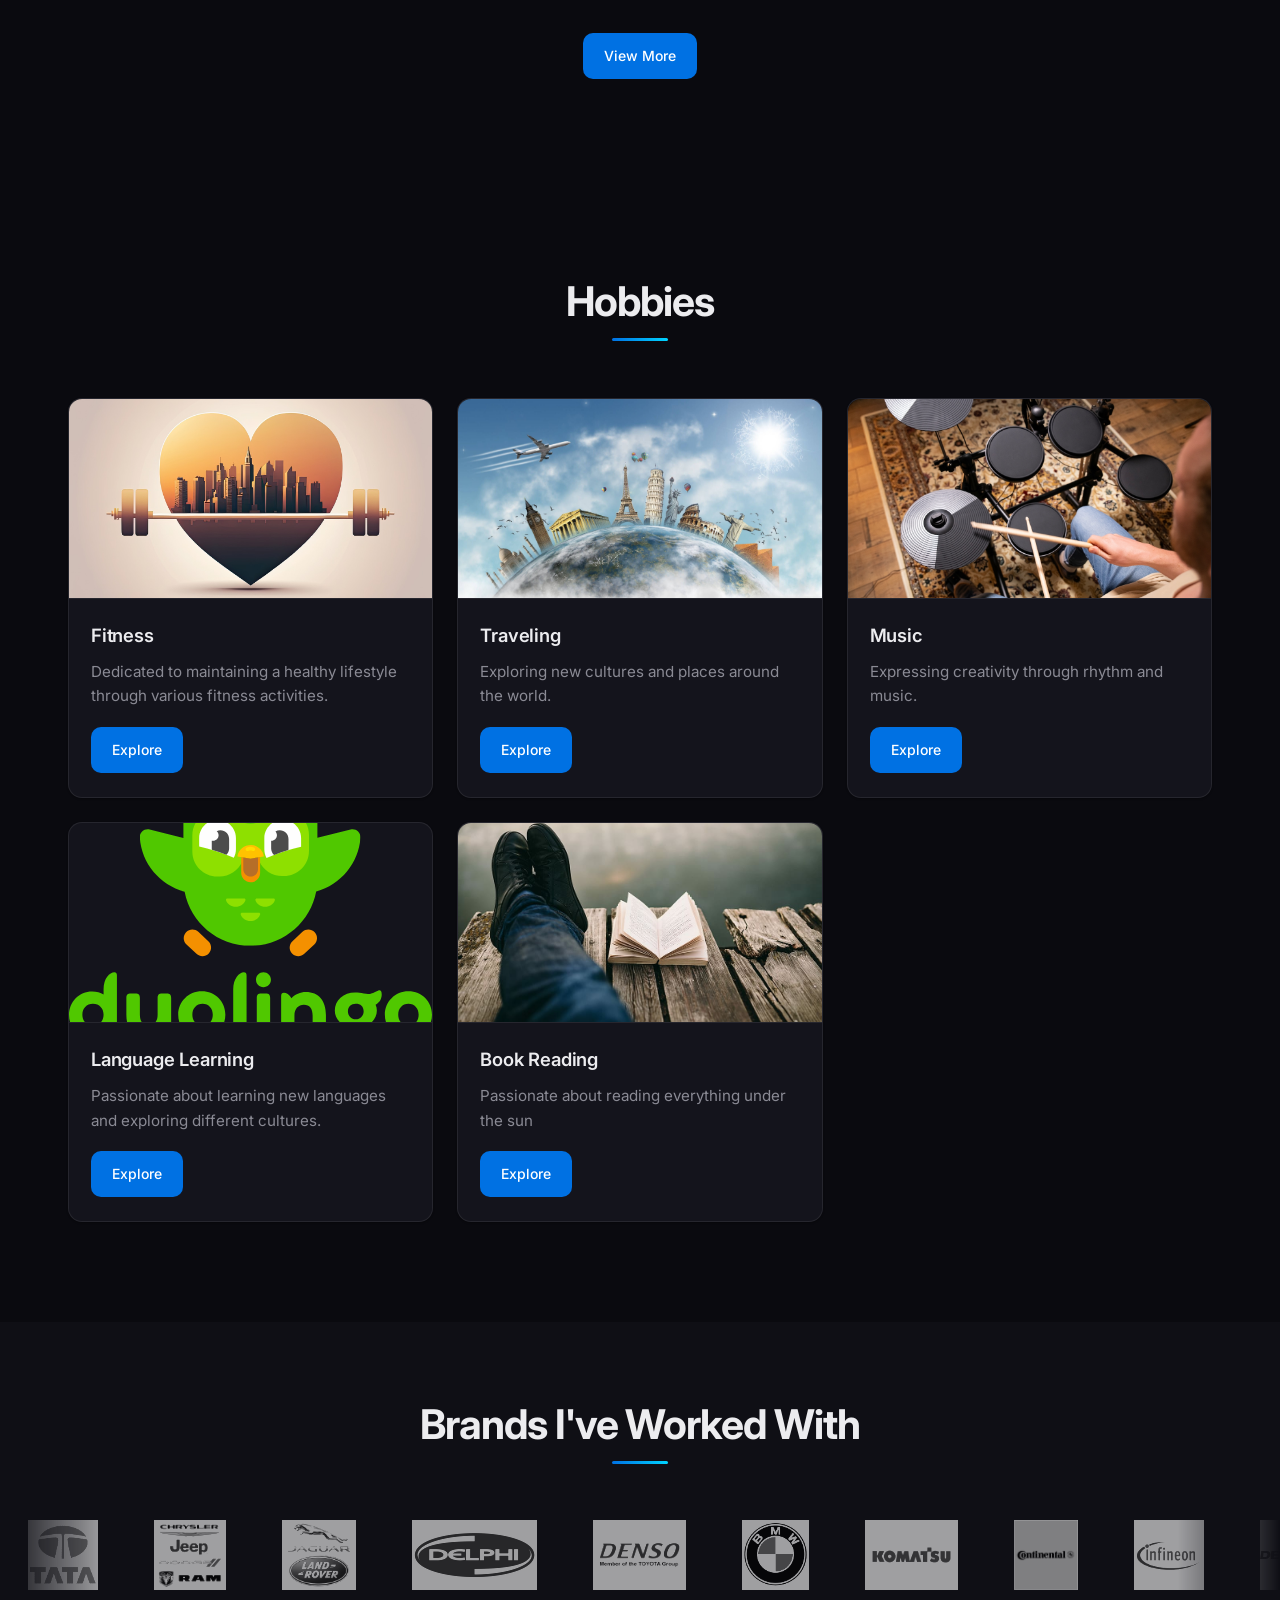
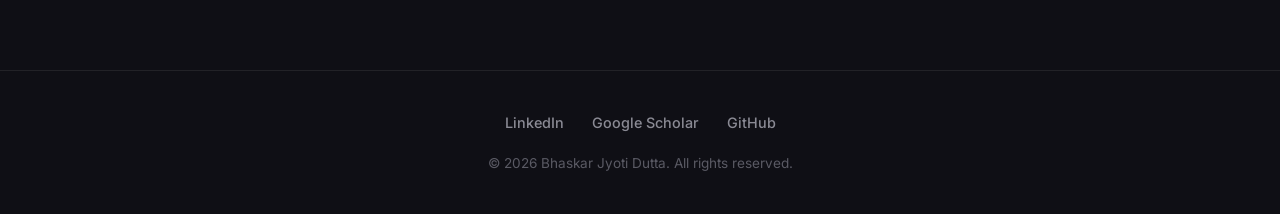
==== commit 751b7130: "Correct PhD attribution to Bircham International University The biography sentence read as though bo" ====
--- a/index.html
+++ b/index.html
@@ -73,7 +73,7 @@
             <h2 class="section-title">Biography</h2>
             <div class="bio-content">
                 <p>Bhaskar Jyoti Dutta is a founder, researcher, and engineer at the intersection of robotics, AI, and perception systems. Co-founder and Director of <strong>Hertzwell</strong>, he leads the development of intelligent millimeter-wave radar systems for autonomous vehicles and border security, combining advanced signal processing with deep learning for real-time object detection and occupancy estimation.</p>
-                <p>His research spans <strong>AI safety</strong>, <strong>mutual interpretability</strong> between systems, and <strong>RF Foundation Models</strong>—universal models trained on raw wireless data for hardware-agnostic perception across radar, WiFi, and sensing domains. He holds a PhD in Artificial Intelligence and a Master's in Mechatronics from the National University of Singapore, and is a published researcher in AI ethics, ASI risk taxonomy, and emergent intelligence.</p>
+                <p>His research spans <strong>AI safety</strong>, <strong>mutual interpretability</strong> between systems, and <strong>RF Foundation Models</strong>—universal models trained on raw wireless data for hardware-agnostic perception across radar, WiFi, and sensing domains. He holds a PhD in Artificial Intelligence from Bircham International University and a Master's in Mechatronics from the National University of Singapore, and is a published researcher in AI ethics, ASI risk taxonomy, and emergent intelligence.</p>
                 <p>Earlier, Bhaskar contributed to cutting-edge robotics projects at <strong>Infinium Robotics</strong>, including autonomous UAS systems for logistics. Based in Singapore, he is passionate about embodied AI, edge computing, and what it means for perception systems to understand themselves.</p>
             </div>
         </section>
--- a/styles.css
+++ b/styles.css
@@ -96,6 +96,7 @@
 .hero {
     position: relative;
     min-height: 100vh;
+    min-height: 100svh;
     display: flex;
     align-items: center;
     justify-content: center;
@@ -753,15 +754,33 @@
     .brand-logo { height: 56px; margin: 0 22px; }
 }
 
+@media (max-width: 560px) {
+    .hero-ctas {
+        flex-direction: column;
+        width: 100%;
+        max-width: 320px;
+        margin: 0 auto;
+    }
+    .hero-ctas .btn {
+        width: 100%;
+        justify-content: center;
+    }
+}
+
 @media (max-width: 480px) {
-    .hero { padding: 110px 18px 70px; }
+    .hero { padding: 110px 18px 80px; }
+    .hero-content { gap: 36px; }
     .hero-eyebrow { font-size: 12px; padding: 6px 12px; }
-    .hero-tagline { font-size: 0.95rem; }
-    .btn { padding: 11px 18px; font-size: 14px; }
+    .hero h1 { letter-spacing: -0.03em; }
+    .hero-tagline { font-size: 0.95rem; line-height: 1.6; }
+    .btn { padding: 12px 18px; font-size: 14px; }
     .biography, .projects, .blogs, .hobbies { padding: 60px 16px; }
+    .bio-content { font-size: 1rem; }
     .section-title { margin-bottom: 40px; }
     .timeline-content { padding: 16px 18px; }
     .portrait-frame { max-width: 220px; }
+    .hero-scroll { display: none; }
+    .brand-logo { height: 48px; margin: 0 16px; }
 }
 
 @media (prefers-reduced-motion: reduce) {
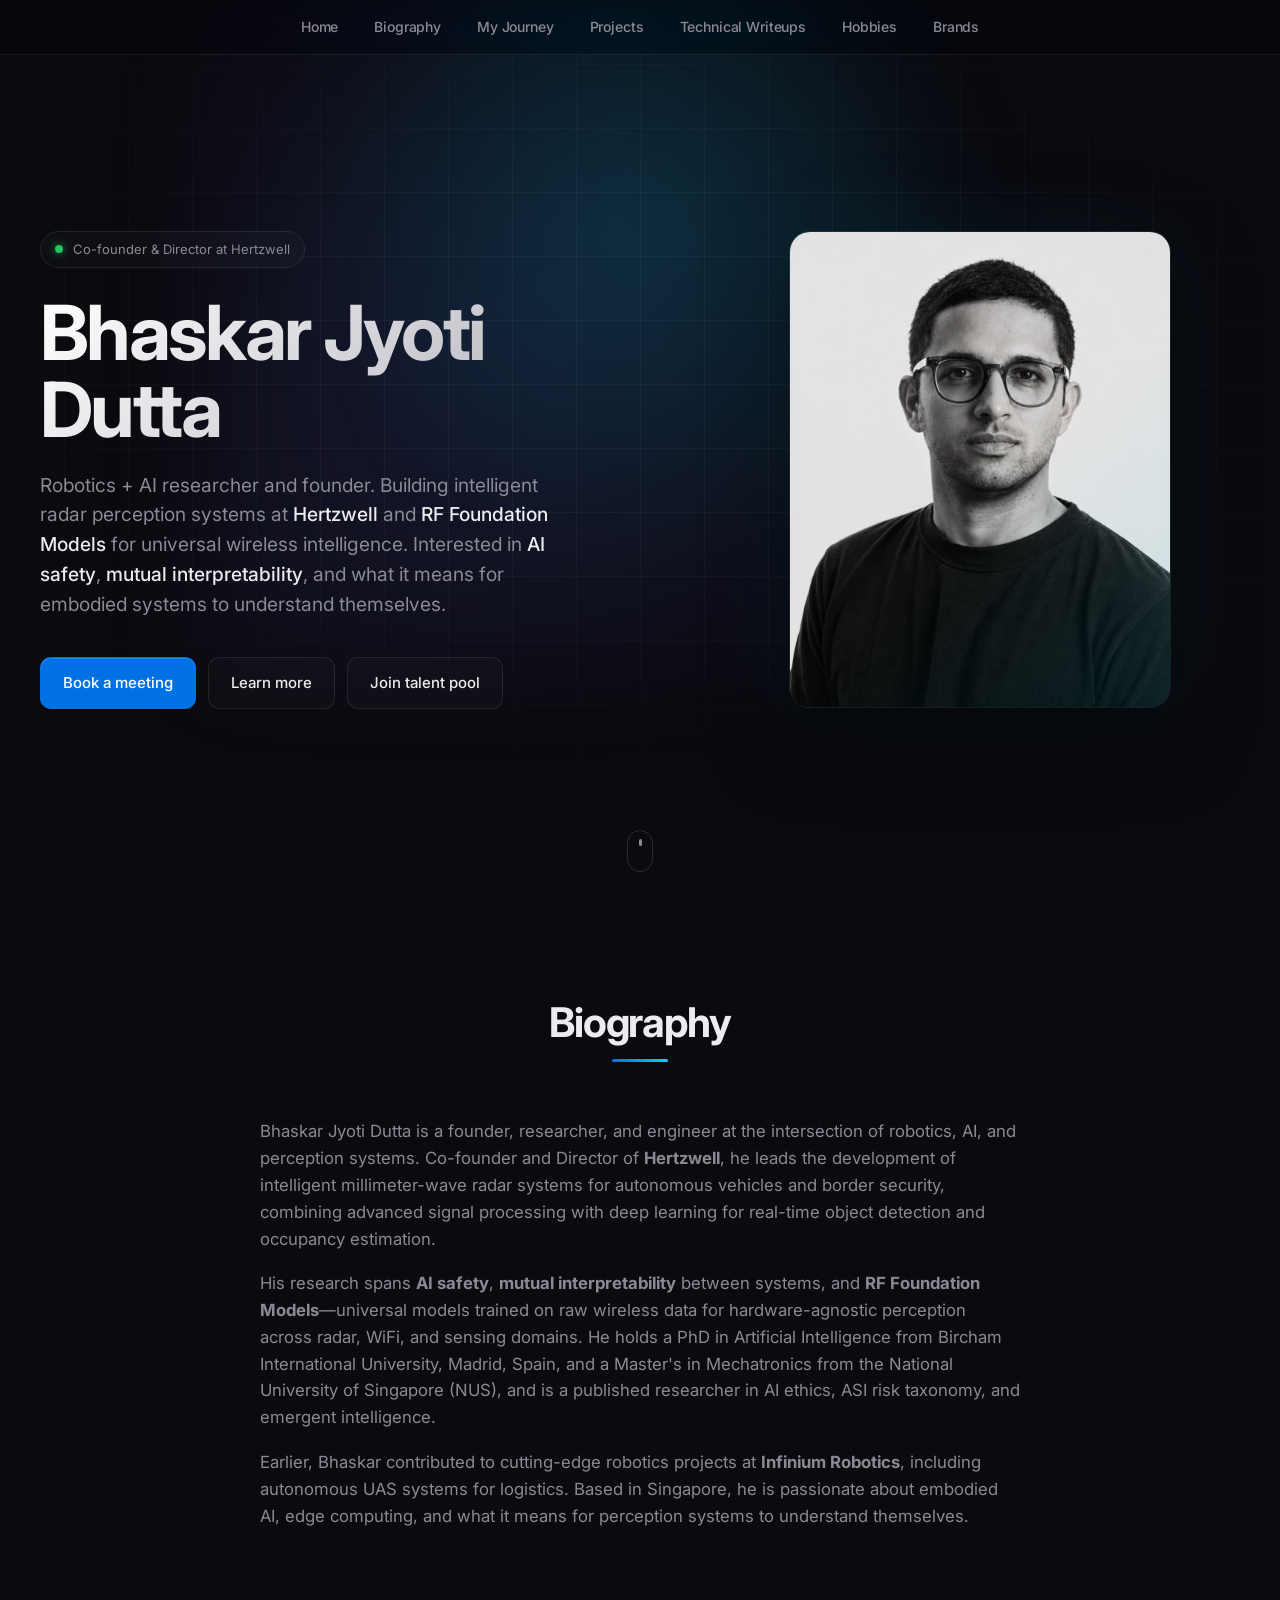
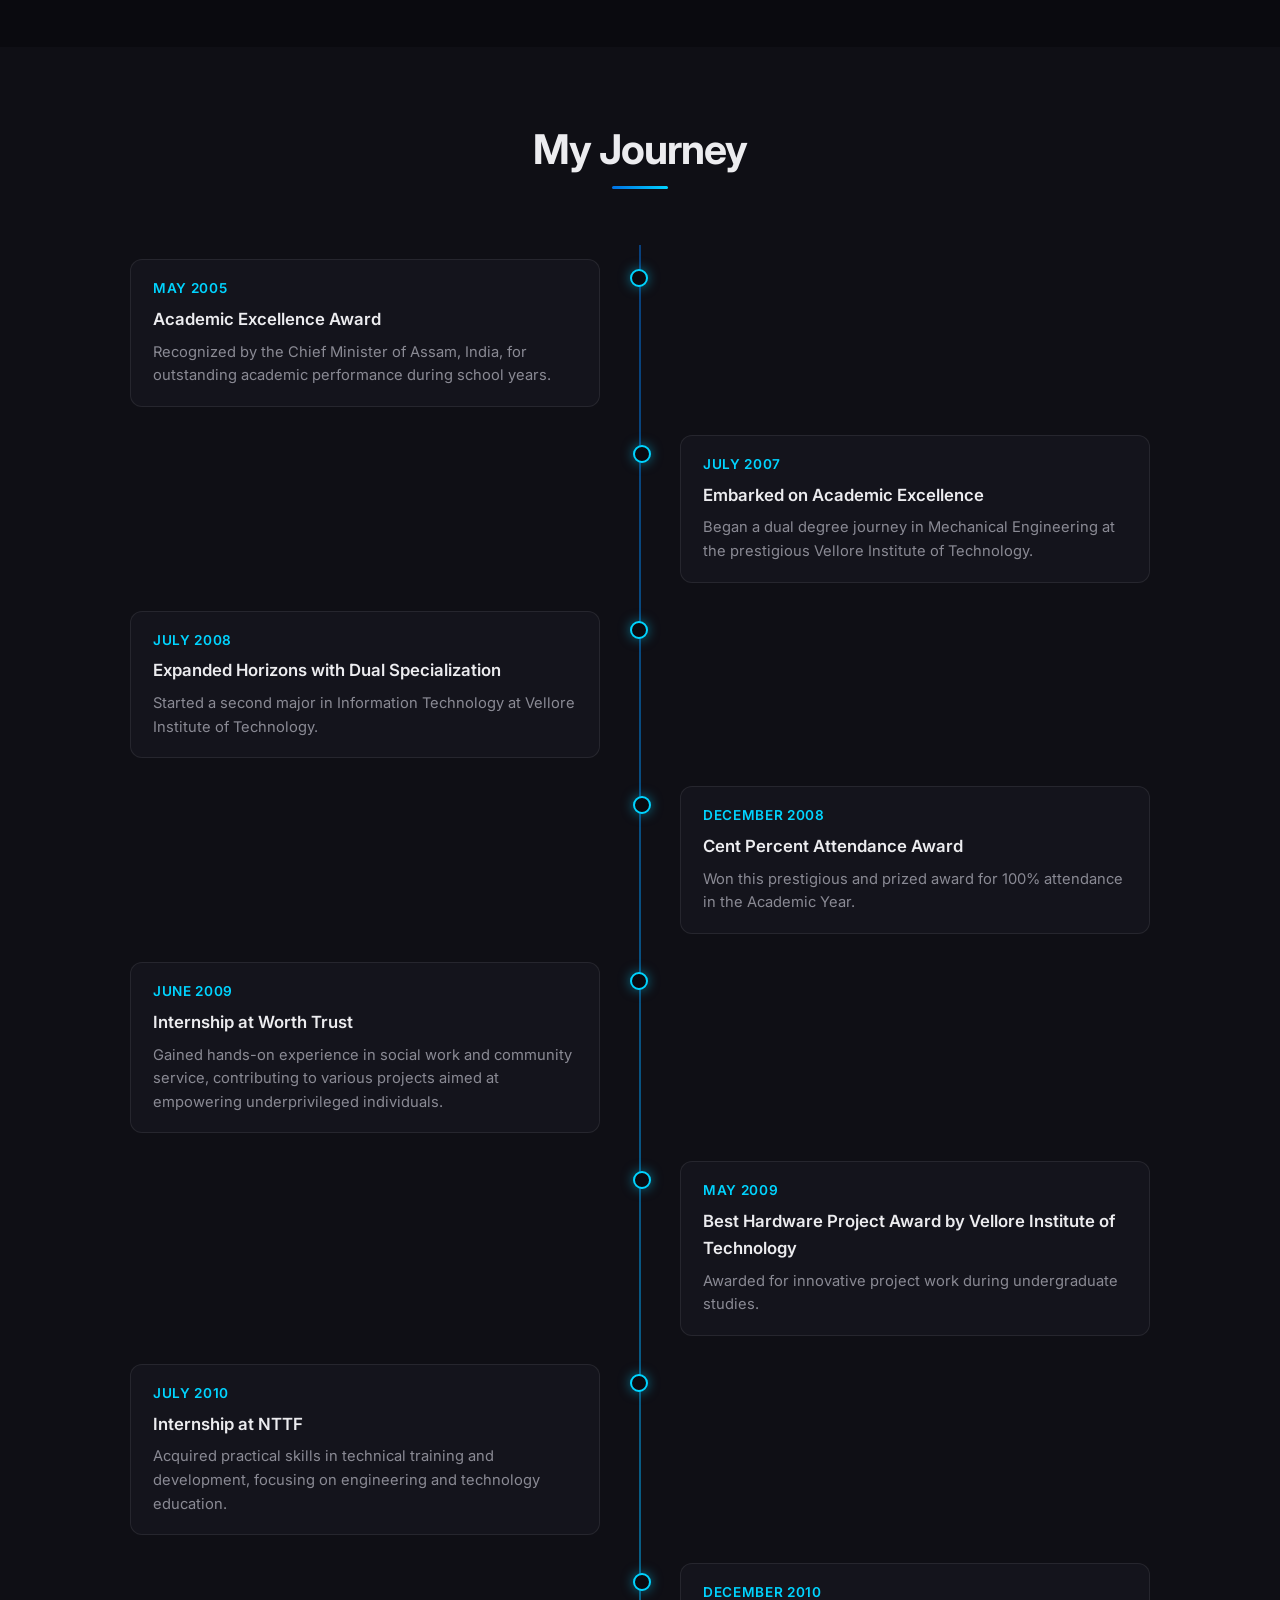
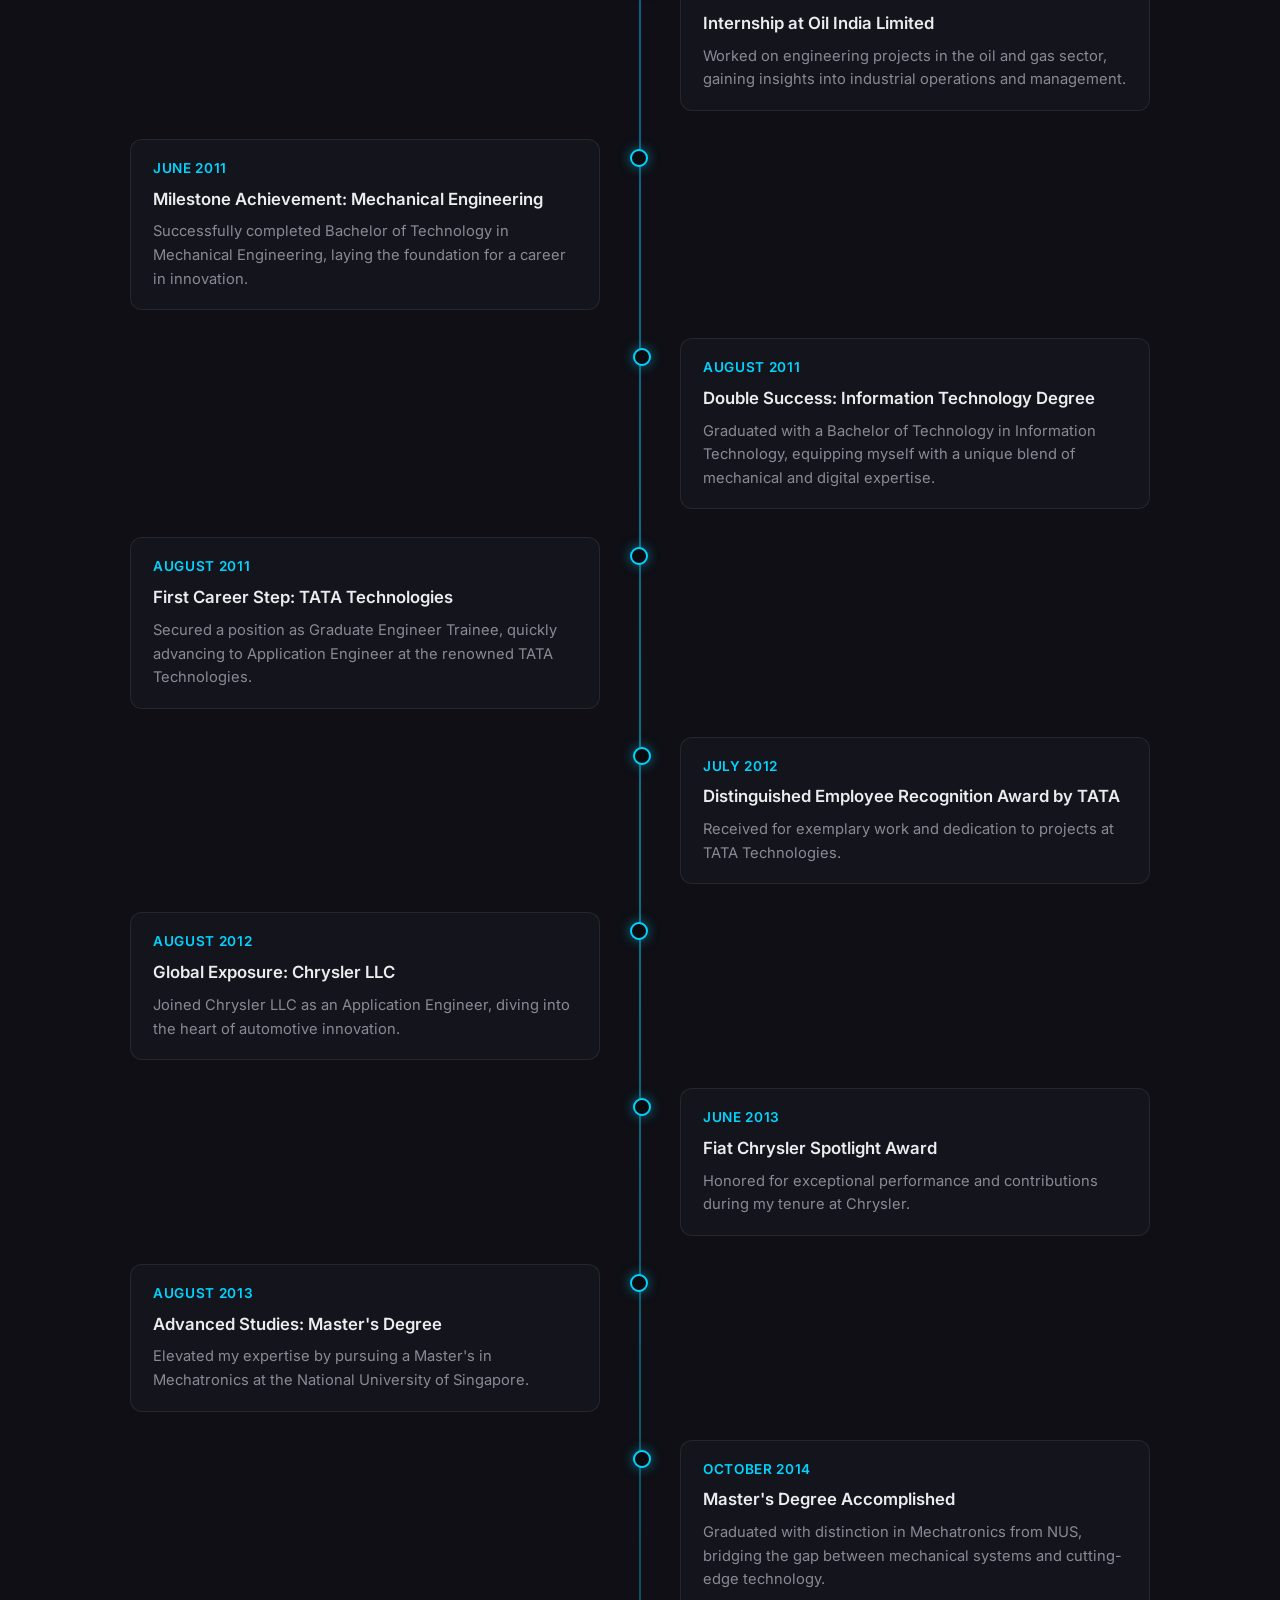
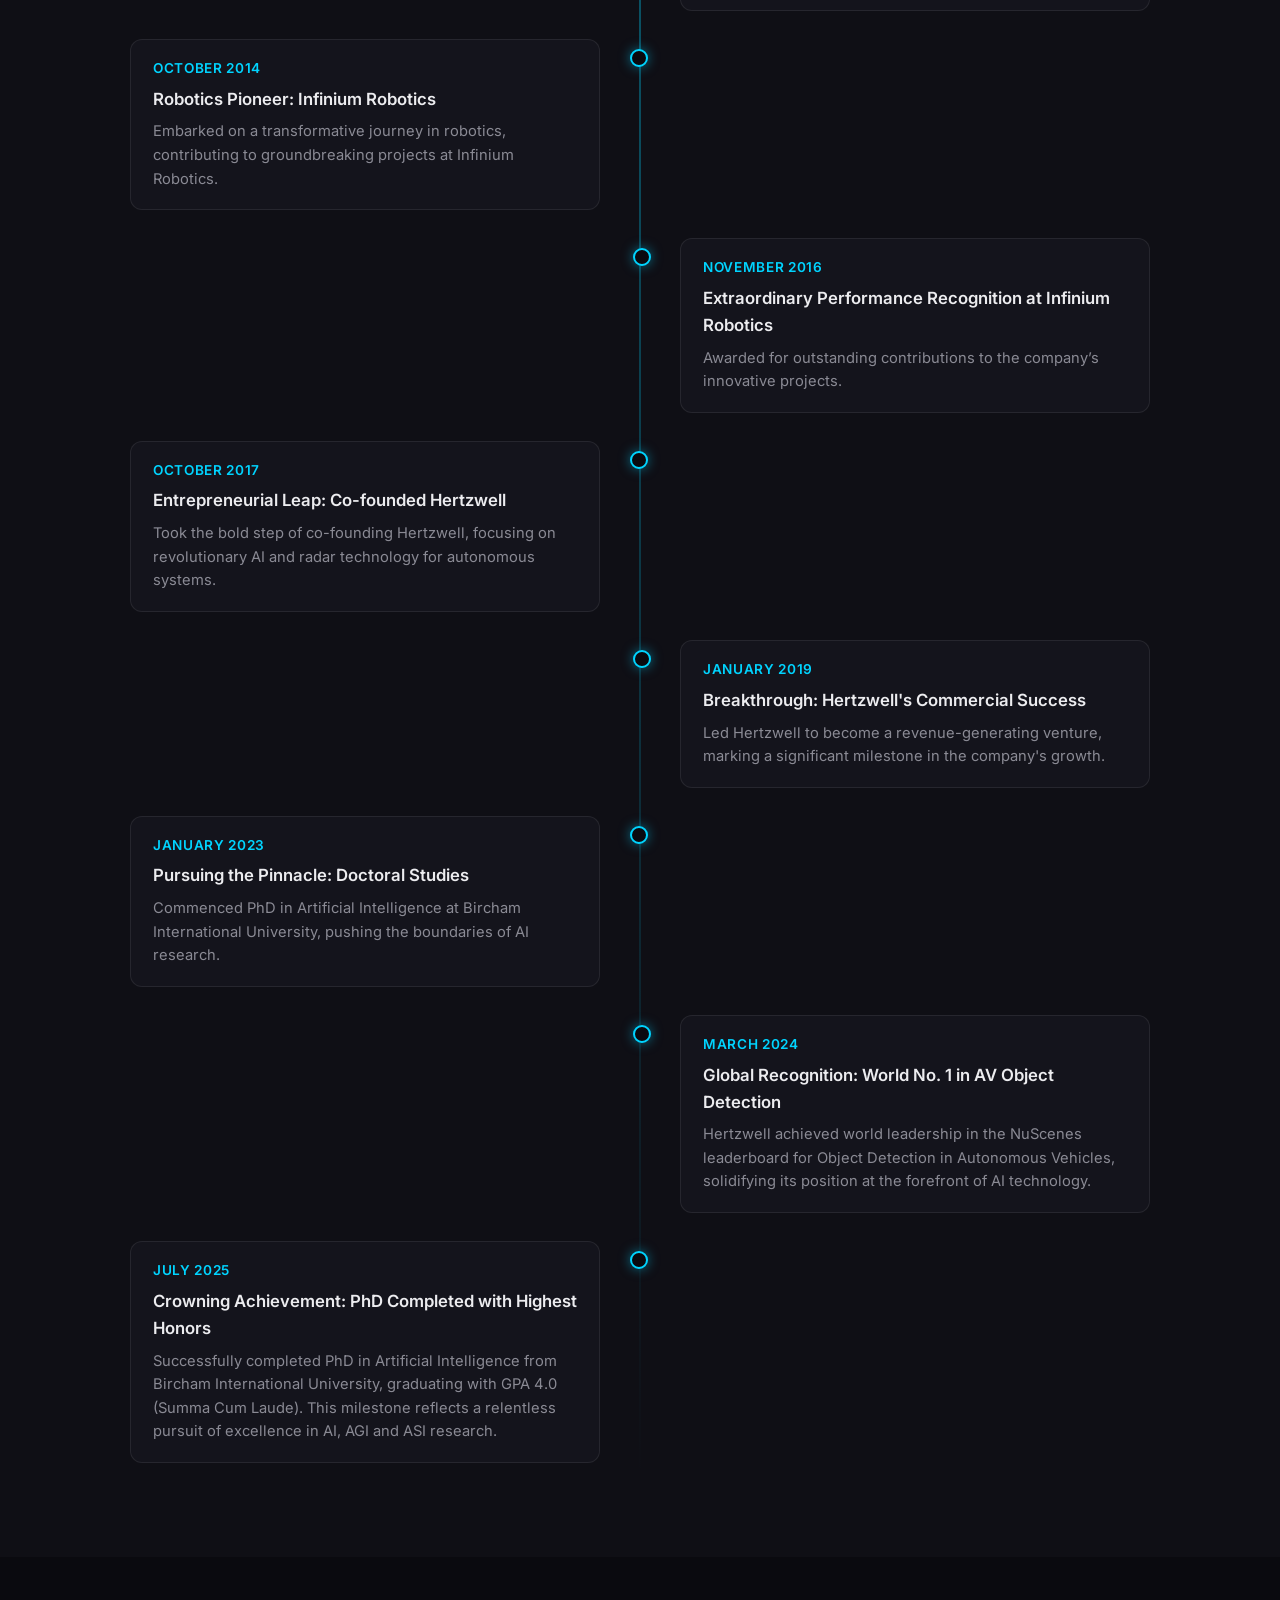
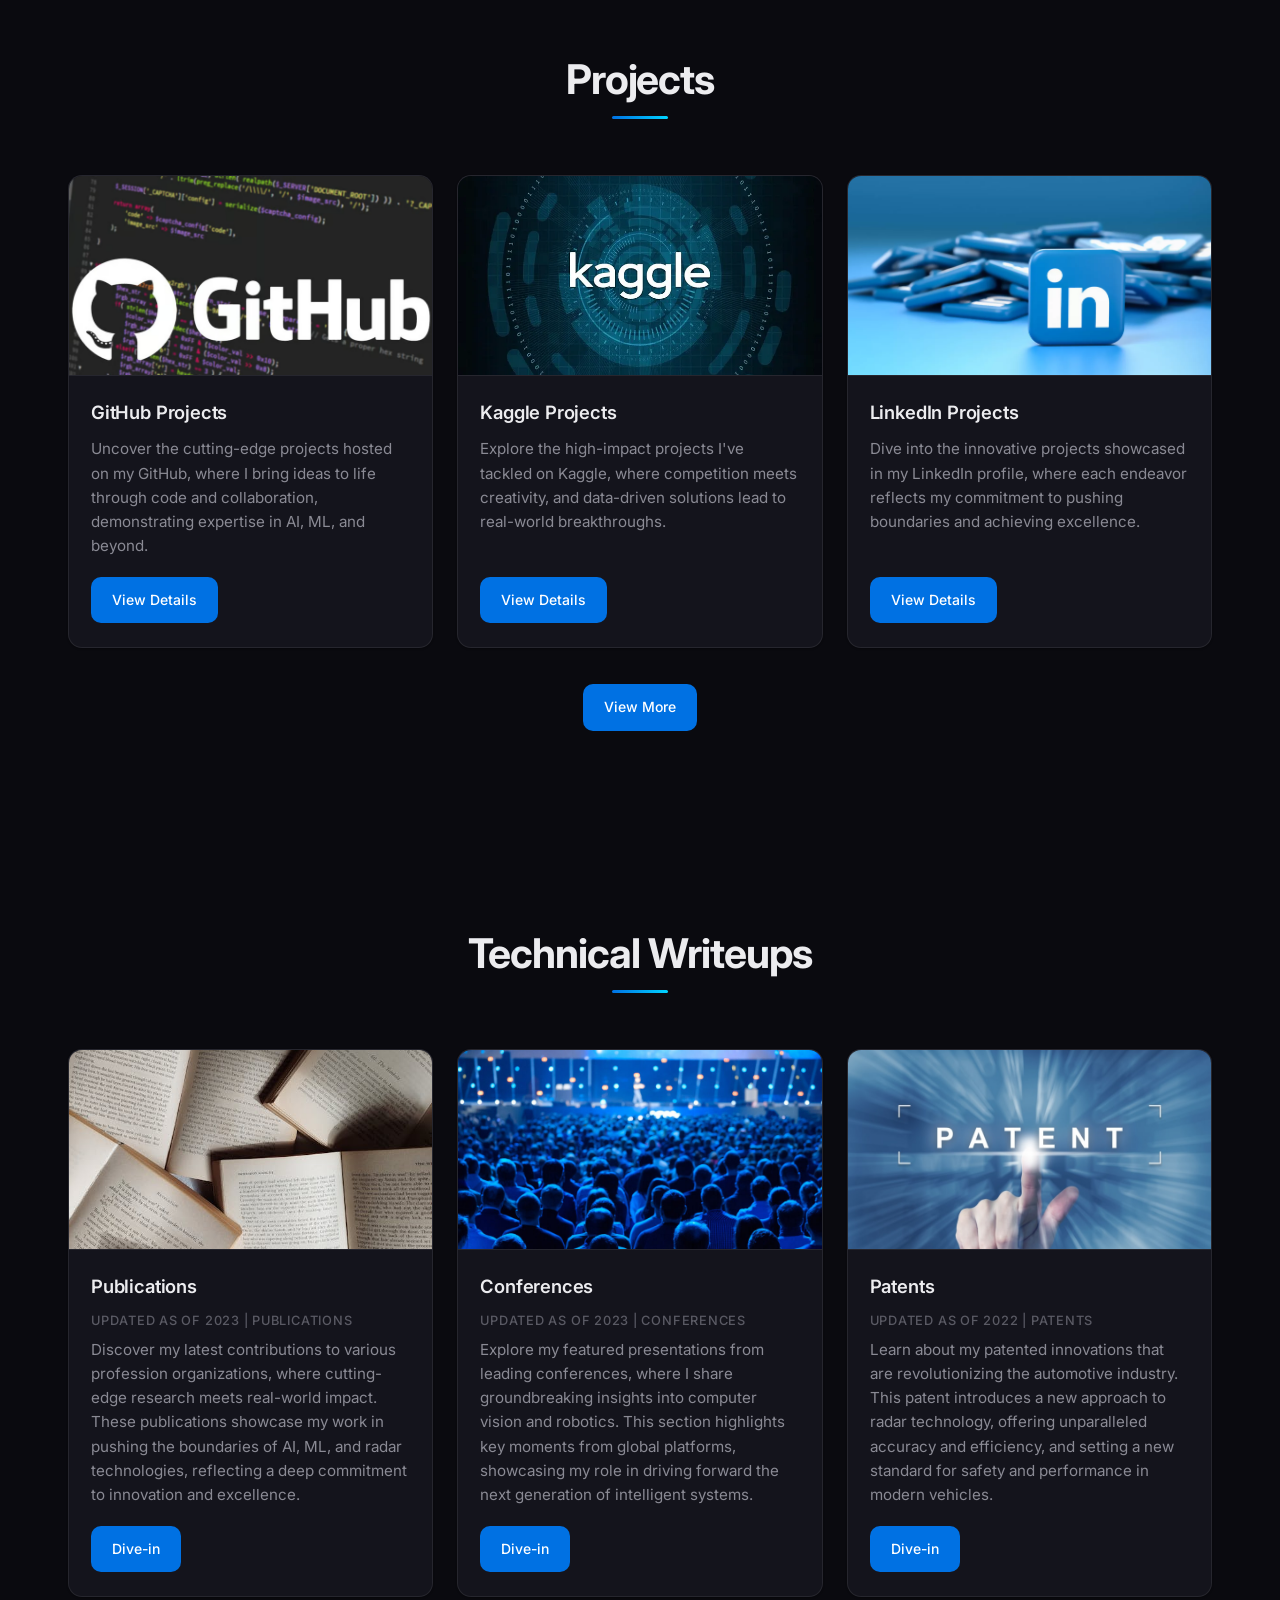
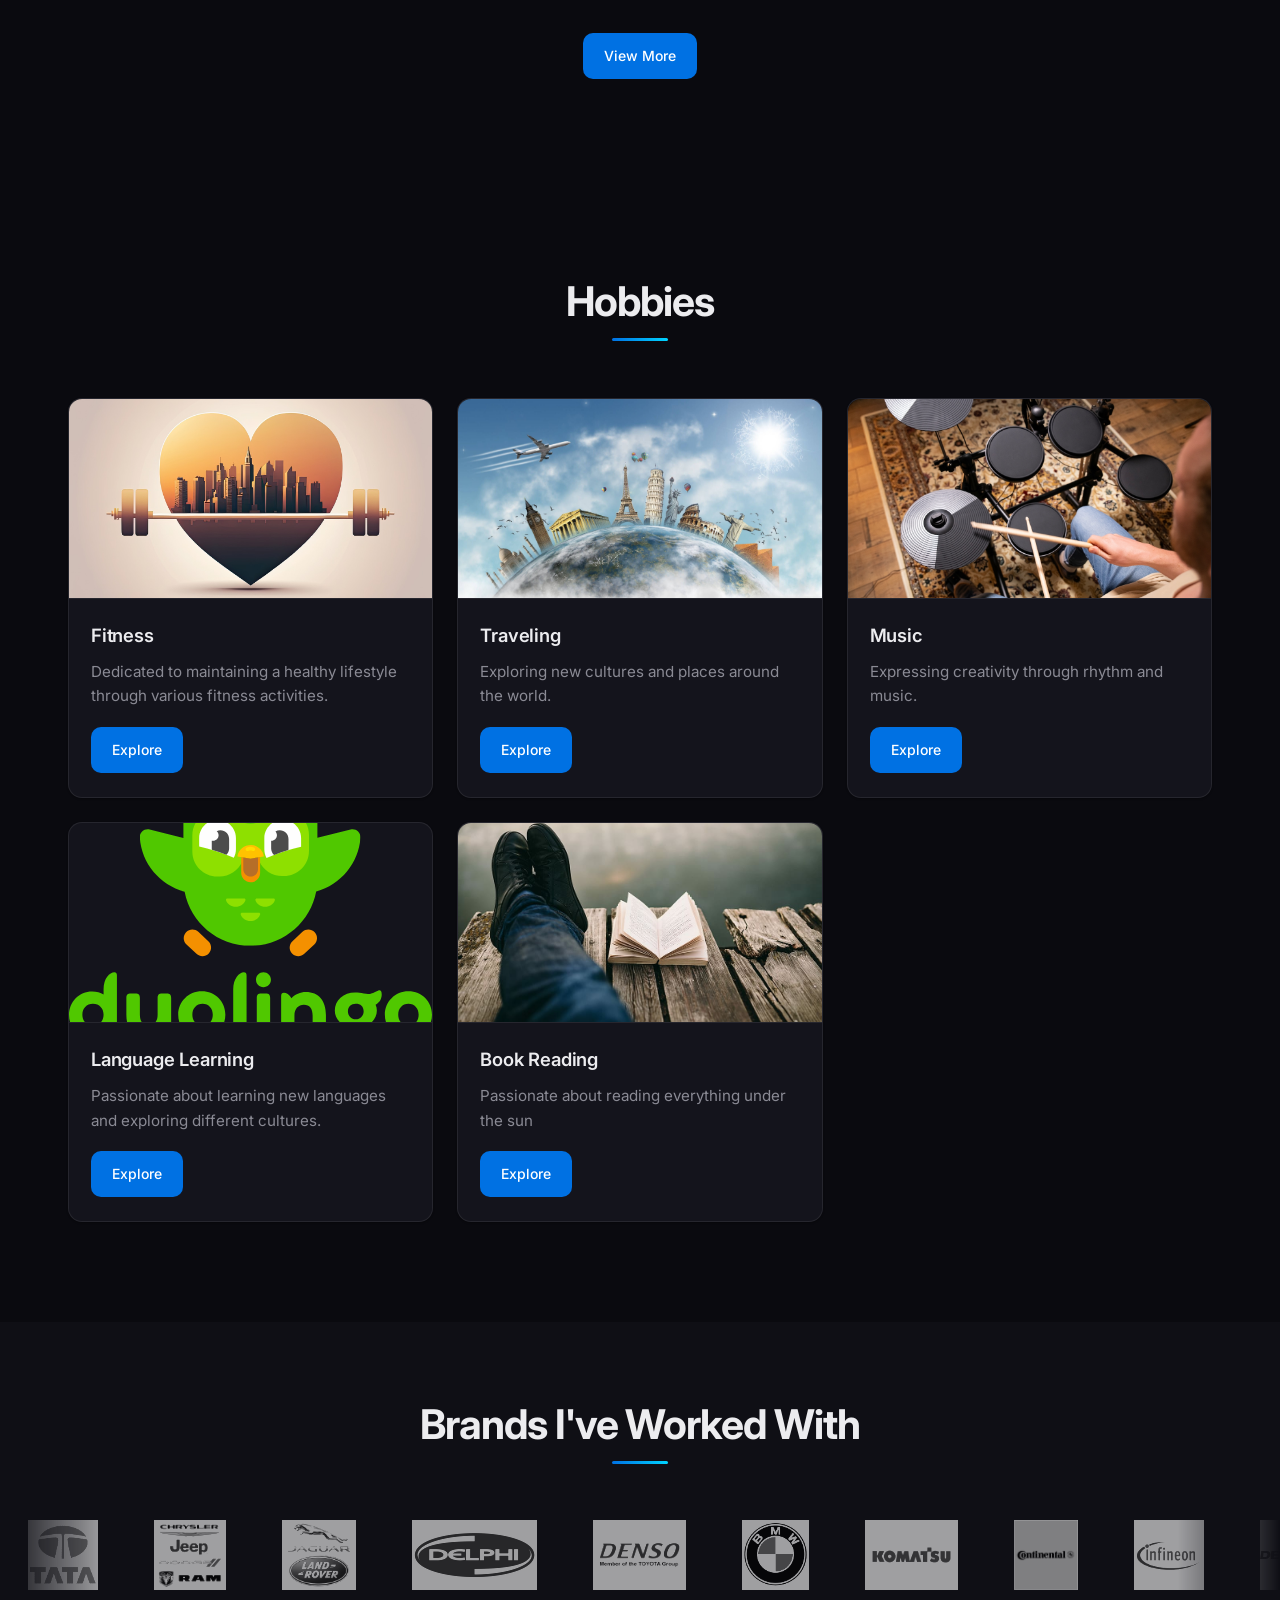
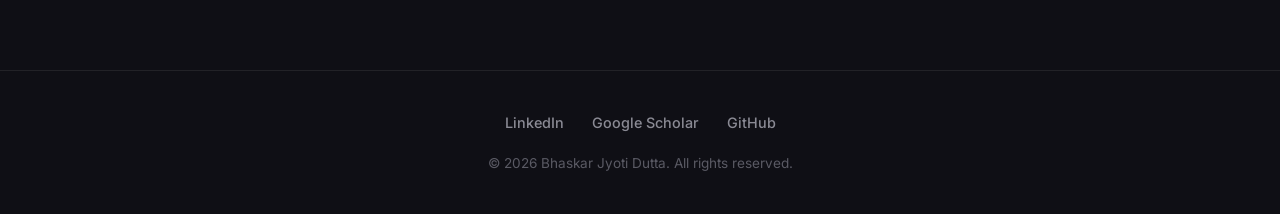
==== commit 2089e95f: "Add PhD and Master's institution locations to biography Bircham International University, Madrid, Sp" ====
--- a/index.html
+++ b/index.html
@@ -73,7 +73,7 @@
             <h2 class="section-title">Biography</h2>
             <div class="bio-content">
                 <p>Bhaskar Jyoti Dutta is a founder, researcher, and engineer at the intersection of robotics, AI, and perception systems. Co-founder and Director of <strong>Hertzwell</strong>, he leads the development of intelligent millimeter-wave radar systems for autonomous vehicles and border security, combining advanced signal processing with deep learning for real-time object detection and occupancy estimation.</p>
-                <p>His research spans <strong>AI safety</strong>, <strong>mutual interpretability</strong> between systems, and <strong>RF Foundation Models</strong>—universal models trained on raw wireless data for hardware-agnostic perception across radar, WiFi, and sensing domains. He holds a PhD in Artificial Intelligence from Bircham International University and a Master's in Mechatronics from the National University of Singapore, and is a published researcher in AI ethics, ASI risk taxonomy, and emergent intelligence.</p>
+                <p>His research spans <strong>AI safety</strong>, <strong>mutual interpretability</strong> between systems, and <strong>RF Foundation Models</strong>—universal models trained on raw wireless data for hardware-agnostic perception across radar, WiFi, and sensing domains. He holds a PhD in Artificial Intelligence from Bircham International University, Madrid, Spain, and a Master's in Mechatronics from the National University of Singapore (NUS), and is a published researcher in AI ethics, ASI risk taxonomy, and emergent intelligence.</p>
                 <p>Earlier, Bhaskar contributed to cutting-edge robotics projects at <strong>Infinium Robotics</strong>, including autonomous UAS systems for logistics. Based in Singapore, he is passionate about embodied AI, edge computing, and what it means for perception systems to understand themselves.</p>
             </div>
         </section>
